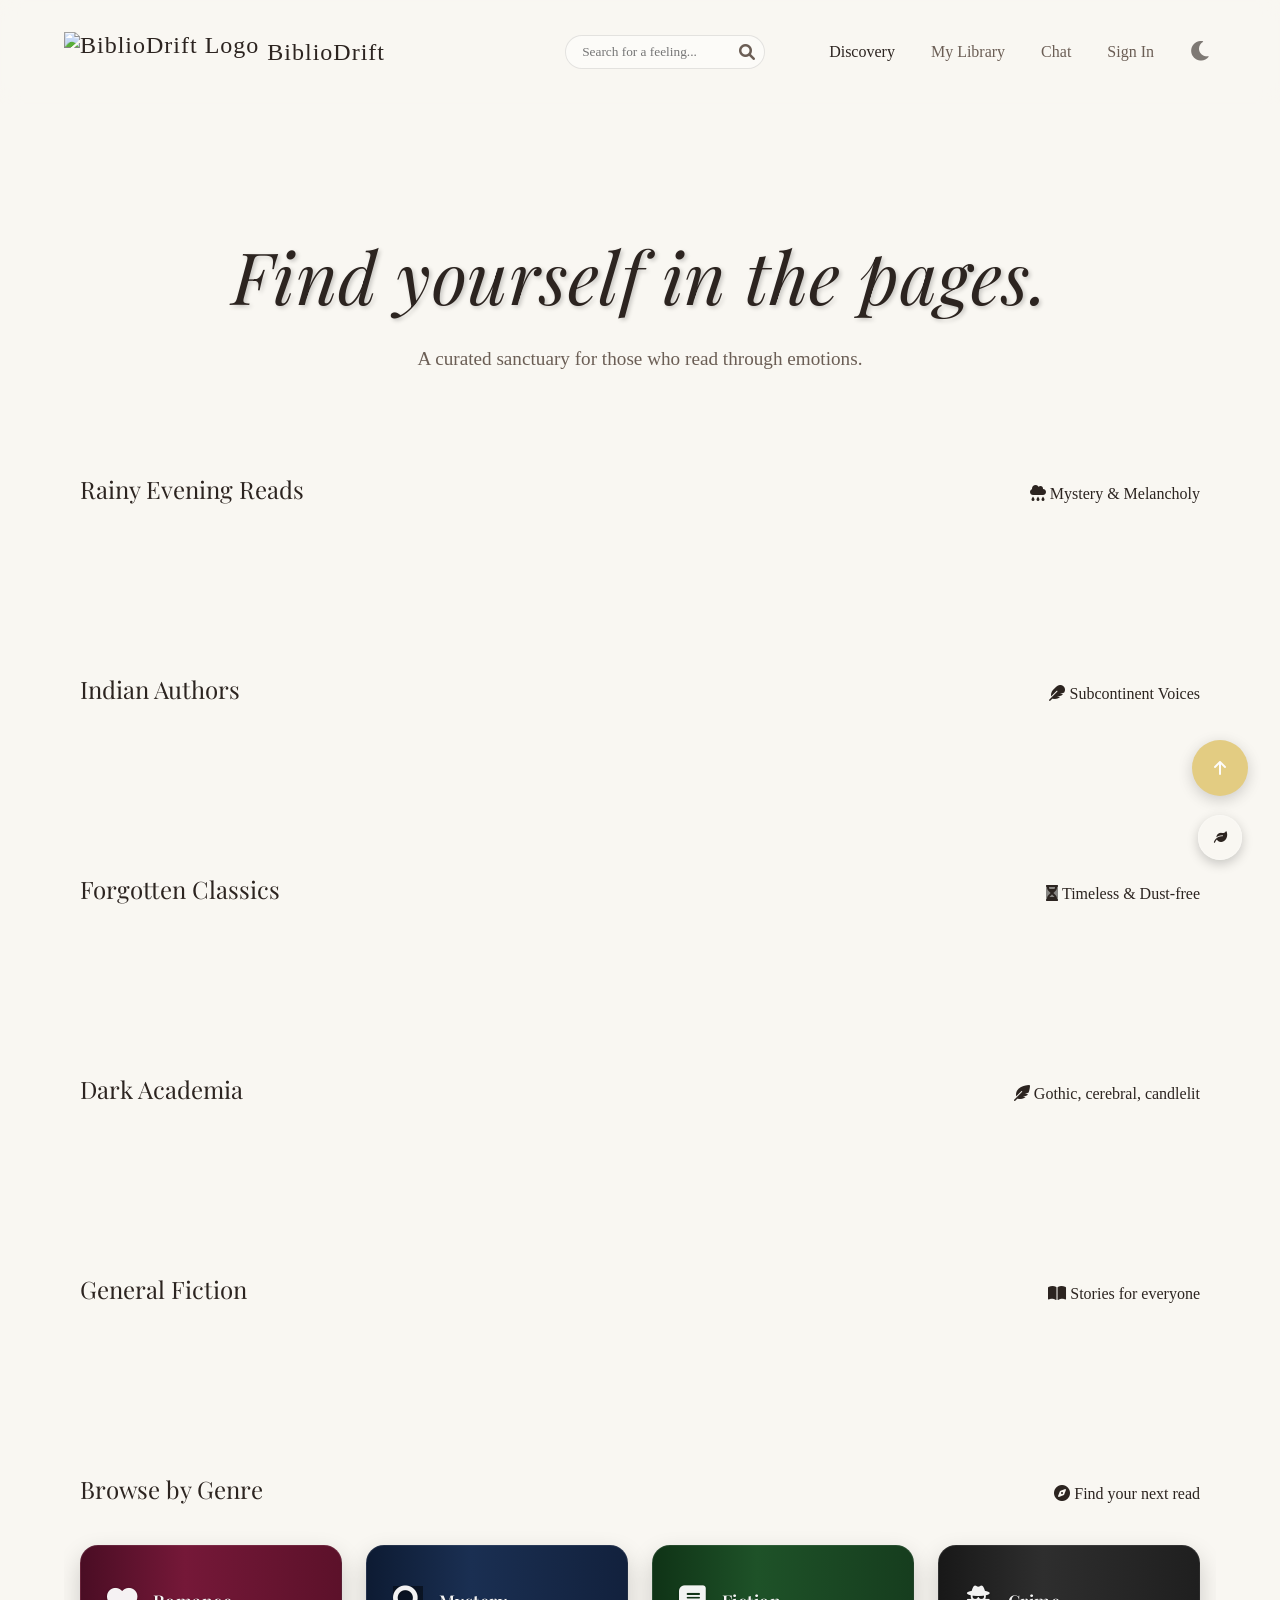
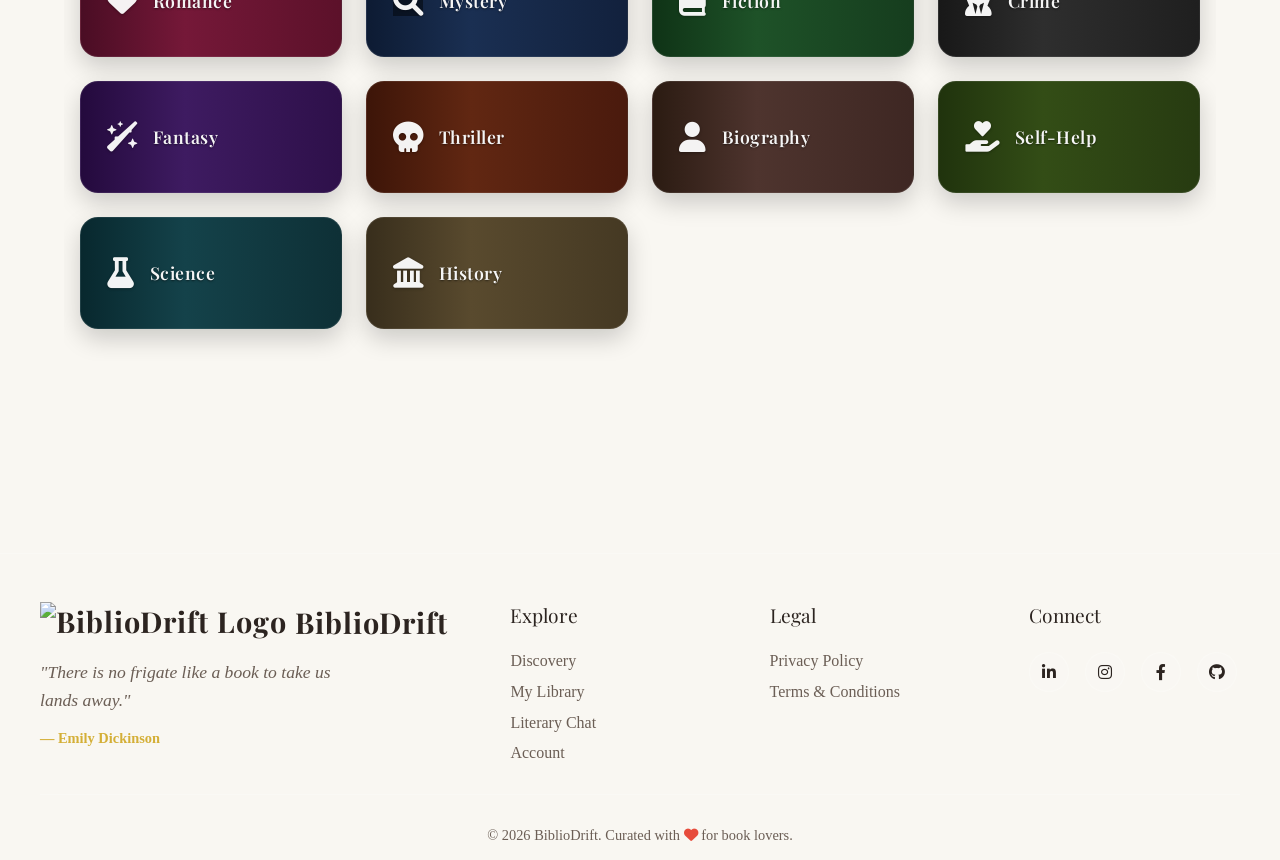
==== frontend/pages/index.html @ 8c5a6f3f "Merge branch 'main' into main" ====
<!doctype html>
<html lang="en">

<head>
  <meta charset="UTF-8" />
  <script>
    (function () {
      const theme = localStorage.getItem('bibliodrift_theme');
      if (theme === 'night') {
        document.documentElement.setAttribute('data-theme', 'night');
      }
    })();
  </script>
  <script src="https://unpkg.com/dexie/dist/dexie.js"></script>

  <script src="../js/db.js"></script>

  <script src="../js/app.js"></script>
  <script src="../js/library-3d.js"></script>
  <script src="https://unpkg.com/dexie/dist/dexie.js"></script>
  <meta name="viewport" content="width=device-width, initial-scale=1.0" />
  <!-- Added SEO meta description to improve search engine discoverability and click-through rates -->
  <meta name="description" content="BiblioDrift — Discover books by mood, track your reading journey, and get AI-powered recommendations." />
  <title>BiblioDrift | Find yourself in the pages</title>
  <link rel="stylesheet" href="../css/style.css" />
  <link rel="stylesheet" href="../css/keyboard-shortcuts.css" />
  <link rel="manifest" href="/manifest.json">
  <!-- Fonts -->
  <link rel="preconnect" href="https://fonts.googleapis.com" />
  <link rel="preconnect" href="https://fonts.gstatic.com" crossorigin />
  <link
    href="https://fonts.googleapis.com/css2?family=Playfair+Display:ital,wght@0,400;0,600;1,400&family=Georgia&display=swap"
    rel="stylesheet" />
  <link rel="stylesheet" href="https://cdnjs.cloudflare.com/ajax/libs/font-awesome/6.0.0/css/all.min.css" />

  <!-- Security: DOMPurify for XSS prevention -->
  <script src="https://cdn.jsdelivr.net/npm/dompurify@3.0.6/dist/purify.min.js"></script>
  <link rel="icon" href="../assets/images/biblioDrift_favicon.png" type="image/png">
  <!-- PWA -->
  <link rel="manifest" href="/manifest.json">
  <meta name="theme-color" content="#2c2420">
  <meta name="apple-mobile-web-app-capable" content="yes">
  <meta name="apple-mobile-web-app-status-bar-style" content="black-translucent">
  <meta name="apple-mobile-web-app-title" content="BiblioDrift">
  <link rel="apple-touch-icon" href="../assets/images/biblioDrift_favicon.png">
</head>

<body>
  <header>
    <a href="index.html" class="logo">
      <img style="height: 40px" src="../assets/images/biblioDrift_favicon.png" alt="BiblioDrift Logo"> BiblioDrift
    </a>
    <div class="header-controls">
      <div class="search-bar">
        <input type="text" id="searchInput" class="search-input" placeholder="Search for a feeling...">
        <i class="fa-solid fa-search search-icon" id="searchIcon"></i>
      </div>
      <nav class="nav-links">
        <div class="tooltip">
          <a href="index.html" class="active">Discovery</a>
          <span class="tooltip-text"><i class="fa-solid fa-wand-magic-sparkles"></i> Explore books</span>
        </div>
        <div class="tooltip">
          <a href="library.html">My Library</a>
          <span class="tooltip-text"><i class="fa-solid fa-book"></i> My Library</span>
        </div>
        <div class="tooltip">
          <a href="chat.html">Chat</a>
          <span class="tooltip-text"><i class="fa-solid fa-comments"></i> Chat</span>
        </div>
        <!-- DYNAMIC AUTH LINK -->
        <div class="tooltip">
          <a href="auth.html" id="navAuthLink">Sign In</a>
          <span class="tooltip-text" id="navAuthTooltip"><i class="fa-solid fa-key"></i> Access account</span>
        </div>
      </nav>
      <button id="themeToggle" class="btn-icon" title="Toggle Theme">
        <i class="fa-solid fa-moon"></i>
      </button>
    </div>
  </header>

  <main>
    <section class="hero">
      <h1>Find yourself in the pages.</h1>
      <p>A curated sanctuary for those who read through emotions.</p>
    </section>

    <!-- SEARCH RESULTS SECTION (Initially Hidden) -->
    <section id="search-results-section" class="curated-section" hidden>
      <div class="section-header">
        <h2 id="search-query-display">Search Results</h2>
        <span><i class="fa-solid fa-magnifying-glass"></i> Exploring your query</span>
      </div>
      <div class="curated-row" id="search-results-grid">
        <!-- Dynamically Appended Books -->
      </div>
    </section>

    <!-- Curated Sections -->
    <section class="curated-section">
      <div class="section-header">
        <h2>Rainy Evening Reads</h2>
        <span><i class="fa-solid fa-cloud-rain"></i> Mystery & Melancholy</span>
      </div>
      <div class="curated-row" id="row-rainy"></div>
    </section>

    <section class="curated-section">
      <div class="section-header">
        <h2>Indian Authors</h2>
        <span><i class="fa-solid fa-feather"></i> Subcontinent Voices</span>
      </div>
      <div class="curated-row" id="row-indian"></div>
    </section>

    <section class="curated-section">
      <div class="section-header">
        <h2>Forgotten Classics</h2>
        <span><i class="fa-solid fa-hourglass"></i> Timeless & Dust-free</span>
      </div>
      <div class="curated-row" id="row-classics"></div>
    </section>

    <section class="curated-section">
      <div class="section-header">
        <h2>Dark Academia</h2>
        <span><i class="fa-solid fa-feather-pointed"></i> Gothic, cerebral, candlelit</span>
      </div>
      <div class="curated-row" id="row-dark-academia"></div>
    </section>

    <section class="curated-section">
      <div class="section-header">
        <h2>General Fiction</h2>
        <span><i class="fa-solid fa-book-open"></i> Stories for everyone</span>
      </div>
      <div class="curated-row" id="row-fiction"></div>
    </section>

    <!-- Genre Grid Section -->
    <section class="curated-section genre-section">
      <div class="section-header">
        <h2>Browse by Genre</h2>
        <span><i class="fa-solid fa-compass"></i> Find your next read</span>
      </div>
      <div class="genre-grid" id="genre-grid">
        <div class="genre-card" data-genre="romance"><i class="fa-solid fa-heart"></i><span>Romance</span></div>
        <div class="genre-card" data-genre="mystery"><i class="fa-solid fa-magnifying-glass"></i><span>Mystery</span>
        </div>
        <div class="genre-card" data-genre="fiction"><i class="fa-solid fa-book"></i><span>Fiction</span></div>
        <div class="genre-card" data-genre="crime"><i class="fa-solid fa-user-secret"></i><span>Crime</span></div>
        <div class="genre-card" data-genre="fantasy"><i class="fa-solid fa-wand-sparkles"></i><span>Fantasy</span></div>
        <div class="genre-card" data-genre="thriller"><i class="fa-solid fa-skull"></i><span>Thriller</span></div>
        <div class="genre-card" data-genre="biography"><i class="fa-solid fa-user"></i><span>Biography</span></div>
        <div class="genre-card" data-genre="self-help"><i
            class="fa-solid fa-hand-holding-heart"></i><span>Self-Help</span></div>
        <div class="genre-card" data-genre="science"><i class="fa-solid fa-flask"></i><span>Science</span></div>
        <div class="genre-card" data-genre="history"><i class="fa-solid fa-landmark"></i><span>History</span></div>
      </div>
    </section>

    <!-- Genre Modal -->
    <dialog id="genre-modal" class="genre-modal">
      <div class="genre-modal-content">
        <div class="genre-modal-header">
          <h2 id="genre-modal-title">Genre Books</h2>
          <button class="close-genre-modal" id="close-genre-modal"><i class="fa-solid fa-xmark"></i></button>
        </div>
        <div class="genre-modal-body">
          <div class="genre-books-grid" id="genre-books-grid"></div>
        </div>
      </div>
    </dialog>

    <!-- Book Details Modal -->
    <dialog id="book-details-modal" class="glass-modal">
      <div class="modal-content">
        <button class="close-modal-btn" id="closeModalBtn"><i class="fa-solid fa-xmark"></i></button>
        <div class="modal-body">
          <div class="modal-media"><img id="modal-img" src="" alt="Book Cover" /></div>
          <div class="modal-info">
            <h2 id="modal-title">Book Title</h2>
            <p id="modal-author" class="modal-subtitle">Author Name</p>
            <div class="ai-insight-box">
              <div class="ai-header"><i class="fa-solid fa-wand-magic-sparkles"></i><span>AI Insight</span></div>
              <div id="modal-summary">
                <div class="text-skeleton skeleton"></div>
                <div class="text-skeleton skeleton" style="width: 90%"></div>
                <div class="text-skeleton skeleton" style="width: 70%"></div>
              </div>
            </div>
            <div class="modal-actions">
              <button id="modal-add-btn" class="btn-primary"><i class="fa-regular fa-heart"></i> Add to Library</button>
              <button id="modal-preview-btn" class="btn-preview"><i class="fa-solid fa-book-open"></i> Preview</button>
              <button id="modal-share-btn" class="btn-secondary modal-share-btn"><i class="fa-solid fa-share-nodes"></i>
                Share</button>
            </div>
          </div>
        </div>
      </div>
    </dialog>
  </main>


<!--The footer is being called usingt footer.js.-->
  <script src="../js/config.js"></script>
  <script src="../js/app.js"></script>
  <script src="../js/book-preview.js"></script>
  <script src="../js/footer.js"></script>
  <script src="../script/header-scroll.js"></script>


  <!-- Back to Top Button -->
  <button id="backToTop" class="btn-icon back-to-top" title="Back to Top" onclick="window.scrollTo({top: 0, behavior: 'smooth'});">
    <i class="fa-solid fa-arrow-up"></i>
  </button>

  <!-- Ambient Sanctuary UI -->
  <div class="ambient-sanctuary">
    <button id="ambientToggle" title="Ambient Sanctuary">
      <i class="fa-solid fa-leaf"></i>
    </button>
    <div id="ambientPanel" class="ambient-panel">
      <h3 style="color: var(--text-main) !important;">Ambient Sanctuary</h3>
      <div class="ambient-option">
        <span style="color: var(--text-main) !important;"><i class="fa-solid fa-cloud-rain"></i> Rainy Evening</span>
        <label class="switch">
          <input type="checkbox" id="rainToggle">
          <span class="slider"></span>
        </label>
      </div>
      <div class="ambient-option">
        <span style="color: var(--text-main) !important;"><i class="fa-solid fa-fire"></i> Cozy Fireplace</span>
        <label class="switch">
          <input type="checkbox" id="fireToggle">
          <span class="slider"></span>
        </label>
      </div>
      <div class="ambient-option">
        <span style="color: var(--text-main) !important;"><i class="fa-solid fa-water"></i> Calm Ocean Waves</span>
        <label class="switch">
          <input type="checkbox" id="oceanToggle">
          <span class="slider"></span>
        </label>
      </div>
      <div class="ambient-option">
        <span style="color: var(--text-main) !important;"><i class="fa-solid fa-bolt"></i> Stormy Rain</span>
        <label class="switch">
          <input type="checkbox" id="stormToggle">
          <span class="slider"></span>
        </label>
      </div>
      <div class="volume-control">
        <label for="ambientVolume" style="color: var(--text-main) !important;"><i class="fa-solid fa-volume-high"></i> Volume</label>
        <input type="range" id="ambientVolume" min="0" max="1" step="0.1" value="0.5" style="width: 100%;">
      </div>
    </div>
  </div>

  <script src="../js/ambient.js"></script>
  <script src="../js/security.js"></script>
  <script src="../js/pwa.js"></script>

</body>

</html>
---- frontend/css/style.css ----
:root {
    /* Day Theme (Default) */
    --bg-color: #f9f7f2;
    --header-bg: rgba(249, 247, 242, 0.8);
    --text-main: #2c2420;
    --text-muted: #6b5e55;
    --accent-gold: #d4af37;
    --wood-dark: #5d4037;
    --wood-light: #8d6e63;
    --glass-bg: rgba(255, 255, 255, 0.1);
    --glass-border: rgba(255, 255, 255, 0.2);
    --shadow-soft: 0 10px 30px rgba(0, 0, 0, 0.05);
    --input-bg: rgba(255, 255, 255, 0.5);
    --input-border: rgba(0, 0, 0, 0.1);
    --book-bg: #fff;
    --paper-color: #fffdf9;

    /* Vibe Colors */
    --vibe-mystery: #78909c;
    --vibe-romance: #ef9a9a;
    --vibe-classic: #a1887f;

    /* Dimensions */
    --book-width: 160px;
    --book-height: 240px;
    --book-thick: 40px;
}

/* Fix: WCAG AA Contrast Floor - Issue #534 */
.glass-panel,
.book-tooltip,
.book-detail-modal,
[class*="glass"] {
    background: rgba(0, 0, 0, 0.45) !important;
    backdrop-filter: blur(12px);
    -webkit-backdrop-filter: blur(12px);
}


[data-theme="night"] {
    /* Night Theme (Dark Wood) */
    --bg-color: #1e1a18;
    --header-bg: rgba(30, 26, 24, 0.85);
    --text-main: #e0d5cb;
    --text-muted: #a89a8e;
    --accent-gold: #fccb4e;
    --wood-dark: #3e2723;
    --wood-light: #5d4037;
    --glass-bg: rgba(0, 0, 0, 0.3);
    --glass-border: rgba(255, 255, 255, 0.05);
    --shadow-soft: 0 10px 40px rgba(0, 0, 0, 0.4);
    --input-bg: rgba(0, 0, 0, 0.2);
    --input-border: rgba(255, 255, 255, 0.1);
    --book-bg: #2c2420;
    --paper-color: #e0d5cb;
}

* {
    box-sizing: border-box;
    margin: 0;
    padding: 0;
}

html {
    scroll-behavior: smooth;
    transition: background-color 0.4s ease, color 0.4s ease;
}

body {
    background-color: var(--bg-color);
    color: var(--text-main);
    font-family: "Georgia", serif;
    /* Classic serif for books */
    overflow-x: hidden;
    min-height: 100vh;
    transition: background-color 0.4s ease, color 0.4s ease, border-color 0.4s ease, box-shadow 0.4s ease;
}

/* Explicit night-mode overrides — bulletproof fallback */
[data-theme="night"] body,
html[data-theme="night"],
html[data-theme="night"] body {
    background-color: #1e1a18 !important;
    color: #fff5f5 !important;
}

[data-theme="night"] header {
    background: rgba(30, 26, 24, 0.85) !important;
}

[data-theme="night"] .search-input,
[data-theme="night"] input {
    background: rgba(0, 0, 0, 0.2) !important;
    color: #e0d5cb !important;
    border-color: rgba(255, 255, 255, 0.1) !important;
}


/* Global Wooden Scrollbar Styling */
::-webkit-scrollbar {
    width: 12px;
}

::-webkit-scrollbar-track {
    background: var(--bg-color);
}

::-webkit-scrollbar-thumb {
    background: linear-gradient(180deg, var(--wood-dark), var(--wood-light));
    border-radius: 6px;
    border: 2px solid var(--bg-color);
}

::-webkit-scrollbar-thumb:hover {
    background: linear-gradient(180deg, var(--wood-light), var(--wood-dark));
    box-shadow: inset 0 0 6px rgba(0, 0, 0, 0.3);
}

h1,
h2,
h3 {
    font-weight: normal;
    font-family: "Playfair Display", serif;
    /* Elegant headings */
}

/* --- Layout --- */
header {
    padding: 2rem 4rem;
    display: flex;
    justify-content: space-between;
    align-items: center;
    position: sticky;
    top: 0;
    z-index: 100;
    background: var(--header-bg);
    backdrop-filter: blur(10px);
    transition: background-color 0.4s ease, color 0.4s ease, backdrop-filter 0.4s ease;
}

.header-controls {
    display: flex;
    align-items: center;
    gap: 2rem;
}

.search-bar {
    position: relative;
    display: flex;
    align-items: center;
}

.search-input {
    background: var(--input-bg);
    border: 1px solid var(--input-border);
    padding: 0.5rem 1rem;
    border-radius: 20px;
    font-family: "Georgia", serif;
    width: 200px;
    transition: all 0.4s ease;
    outline: none;
    color: var(--text-main);
}

.search-input:focus {
    background: var(--book-bg);
    width: 300px;
    box-shadow: var(--shadow-soft);
}

.search-icon {
    position: absolute;
    right: 10px;
    color: var(--text-muted);
    cursor: pointer;
    transition: color 0.3s ease;
}

.search-icon:hover {
    color: var(--text-main);
}

.logo {
    font-size: 1.5rem;
    letter-spacing: 1px;
    color: var(--text-main);
    text-decoration: none;
    display: flex;
    align-items: center;
    gap: 0.5rem;
}

.nav-links a {
    text-decoration: none;
    color: var(--text-muted);
    margin-left: 2rem;
    transition: color 0.3s ease;
}

.nav-links a:hover,
.nav-links a.active {
    color: var(--text-main);
}

/* === ANIMATED HOVER TOOLTIPS FOR NAVIGATION (NEW) === */
.tooltip {
    position: relative;
    display: inline-block;
}

.tooltip-text {
    position: absolute;
    left: 50%;
    bottom: calc(100% + 8px);
    transform: translateX(-50%) scale(0.95) translateY(6px);
    padding: 10px 14px;
    background: #fffaf3;
    color: #2b2b2b;
    font-size: 13px;
    font-weight: 500;
    white-space: nowrap;
    border-radius: 10px;
    box-shadow: 0 8px 20px rgba(0, 0, 0, 0.15);
    border: 1px solid rgba(0, 0, 0, 0.08);
    opacity: 0;
    visibility: hidden;
    pointer-events: none;
    transition: all 0.25s ease;
    z-index: 9999;
}

.tooltip-text::after {
    content: "";
    position: absolute;
    top: 100%;
    left: 50%;
    transform: translateX(-50%) rotate(45deg);
    width: 12px;
    height: 12px;
    background: #fffaf3;
    border-left: 1px solid rgba(0, 0, 0, 0.08);
    border-bottom: 1px solid rgba(0, 0, 0, 0.08);
}

.tooltip:hover .tooltip-text {
    opacity: 1;
    visibility: visible;
    transform: translateX(-40%) scale(1) translateY(0);
}

.tooltip-text i {
    margin-right: 5px;
    color: var(--accent-gold);
}

main {
    padding: 2rem 4rem;
    max-width: 1400px;
    margin: 0 auto;
    width: 100%;
    overflow-x: hidden;
}

/* --- Hero --- */
.hero {
    text-align: center;
    padding: 6rem 1rem;
    animation: heroFade 1s ease-out;
}

@keyframes heroFade {
    from {
        opacity: 0;
        transform: translateY(15px);
    }

    to {
        opacity: 1;
        transform: translateY(0);
    }
}


.hero h1 {
    font-size: clamp(2.5rem, 8vw, 4.5rem);
    margin-bottom: 1.5rem;
    font-style: italic;
    line-height: 1.2;
    letter-spacing: 0.5px;
    text-shadow: 2px 2px 4px rgba(0, 0, 0, 0.2);
}

.hero p {
    color: var(--text-muted);
    font-size: 1.2rem;
    line-height: 1.8;
    max-width: 55ch;
    margin: 0 auto;
}

/* --- Curated Tables (Horizontal Scroll) --- */
.curated-section {
    margin-bottom: 6rem;
    width: 100%;
    overflow-x: hidden;
}

.section-header {
    margin: 0 1rem 0.5rem 1rem;
    display: flex;
    justify-content: space-between;
    align-items: baseline;
    flex-wrap: wrap;
    gap: 1rem ;
    justify-content: space-between;
    align-items: baseline;
}

.curated-row {
    display: flex;
    gap: 3rem;
    padding: 2rem 1rem;
    overflow-x: auto;
    overflow-y: hidden;
    /* Allow horizontal scrolling on mobile */
    perspective: 1000px;
    -webkit-overflow-scrolling: touch;
    scroll-behavior: smooth;
    flex-wrap: nowrap;
}

/* --- 3D Book Component --- */
.book-scene {
    width: var(--book-width);
    height: var(--book-height);
    perspective: 1000px;
    cursor: pointer;
    flex-shrink: 0;
    min-width: var(--book-width);
}

.book {
    width: 100%;
    height: 100%;
    position: relative;
    transform-style: preserve-3d;
    /* Bouncy cozy feel */
    transform-origin: center center -20px;
    /* Pivot inside the book */
    animation: floatIn 0.8s ease-out backwards;
}

@keyframes floatIn {
    from {
        opacity: 0;
        transform: translateY(50px) scale(0.9);
    }

    to {
        opacity: 1;
        transform: translateY(0) scale(1);
    }
}

.book.flipped {
    transform: rotateY(180deg) scale(1.2) translateZ(50px);
    /* Expand and bring closer */
    z-index: 100;
}

/* Book Faces */
.book__face {
    position: absolute;
    width: 100%;
    height: 100%;
    backface-visibility: hidden;
    /* Hide back when front is clear */
    border-radius: 4px 8px 8px 4px;
    box-shadow: 5px 5px 15px rgba(0, 0, 0, 0.15);
}

.book__face--front {
    background: var(--book-bg);
    transform: rotateY(0deg);
    z-index: 2;
}

.book__face--front img {
    width: 100%;
    height: 100%;
    object-fit: cover;
    border-radius: 4px 8px 8px 4px;
}

.book__face--back {
    transform: rotateY(180deg);
    background: var(--paper-color);
    /* Paper color */
    padding: 1.5rem;
    display: flex;
    flex-direction: column;
    justify-content: space-between;
    border: 1px solid var(--glass-border);
    z-index: 1;
    color: #2c2420;
    /* Keep text dark for paper feel even in night mode */
}

/* The Spine */
.book__face--spine {
    position: absolute;
    width: var(--book-thick);
    height: 100%;
    left: 0;
    top: 0;
    transform: rotateY(-90deg) translateZ(calc(var(--book-thick) / 2));
}

/* Improved 3D Box Model */
/* Re-defining .book for proper thickness volume */
.book {
    transform-origin: center center -20px;
    /* Pivot inside the book */
}

.book__face--front {
    transform: translateZ(20px);
}

.book__face--back {
    transform: rotateY(180deg) translateZ(20px);
}

.book__face--spine {
    width: 40px;
    height: 100%;
    background: #333;
    /* Default spine color */
    transform: rotateY(-90deg) translateZ(20px);
    /* Adjust positioning to be flush left of front face */
    left: -20px;
    /* Half thickness */
}

.book__face--right {
    /* Pages */
    width: 40px;
    height: 100%;
    background: linear-gradient(to right, #fff, #f0f0f0 20%, #fff 40%);
    transform: rotateY(90deg) translateZ(140px);
    /* Width - half thickness */
    left: auto;
    right: -20px;
}

/* Hover Effect: Pull out */
.book-scene:hover .book:not(.flipped) {
    transform: translateZ(30px) translateY(-10px) rotateY(-10deg);
}

/* Glassmorphism Overlay (Quick view) */
.glass-overlay {
    position: absolute;
    bottom: 10px;
    left: 10px;
    right: 10px;
    background: rgba(255, 255, 255, 0.7);
    backdrop-filter: blur(8px);
    padding: 0.5rem;
    border-radius: 6px;
    opacity: 0;
    transform: translateY(10px);
    transition: all 0.3s ease;
    pointer-events: none;
    /* Let clicks pass to book */
}

.book-scene:hover .glass-overlay {
    opacity: 1;
    transform: translateY(0);
}

/* Back of book content */
.handwritten-note {
    font-family: "Courier New", Courier, monospace;
    /* Placeholder for handwriting font */
    color: var(--text-muted);
    font-size: 0.9rem;
    line-height: 1.4;
    background: #fffdc2;
    padding: 10px;
    transform: rotate(-2deg);
    box-shadow: 2px 2px 5px rgba(0, 0, 0, 0.1);
    margin-bottom: 1rem;
}

/* Read details Button */
.read-details-btn {
    background-color: #3e2723; 
    color: #fffdf9;
    border: 1px solid var(--accent-gold);
    padding: 6px 16px; 
    border-radius: 6px;
    font-family: 'Playfair Display', 'Georgia', serif;
    font-size: 0.82rem;
    cursor: pointer;
    display: flex;
    align-items: center;
    justify-content: center;
    gap: 6px; 
    margin: 8px auto 14px auto;
    width: 96%; 
    box-shadow: 0 3px 6px rgba(0, 0, 0, 0.15);
    transition: background-color 0.2s ease-in-out;
    white-space: nowrap; 
}

.read-details-btn:hover {
    background-color: #5d4037;
}

.book__face--back .book-actions {
    justify-content: space-around;
    padding: 0 10px;
    width: 100%;
    margin-bottom: -6px;
}

.book-actions {
    display: flex;
    gap: 0.35rem;
    justify-content: center;
    align-items: center;
    width: 100%;
}

.btn-icon {
    border: none;
    background: none;
    cursor: pointer;
    font-size: 1rem;
    padding: 0.15rem 0.25rem;
    opacity: 0.6;
    transition: opacity 0.2s, transform 0.12s;
}

.btn-icon:hover {
    opacity: 1;
    transform: scale(1.08);
}

/* --- Virtual Shelves --- */
.shelves-container {
    width: 100%;
    overflow-x: hidden;
    display: flex;
    flex-direction: column;
    gap: 4rem;
    padding: 2rem 0;
}

.shelf-row {
    position: relative;
    padding: 0 2rem 1.5rem 2rem;
    /* Realistic Wood Texture Gradient */
    background:
        repeating-linear-gradient(90deg,
            transparent 0,
            transparent 4px,
            rgba(0, 0, 0, 0.02) 5px,
            transparent 10px),
        linear-gradient(to bottom, #5d4037 0%, #3e2723 100%);
    border-bottom: 25px solid #281a15;
    /* Thicker front lip */
    border-radius: 4px;
    box-shadow:
        0 20px 20px -10px rgba(0, 0, 0, 0.3),
        inset 0 2px 20px rgba(0, 0, 0, 0.2);
    display: flex;
    align-items: flex-end;
    gap: 1.5rem;
    /* More spacing for expanded books */
    min-height: 280px;
    flex-wrap: nowrap;
    overflow-x: auto;
    -webkit-overflow-scrolling: touch;
}

.shelf-row::after {
    /* Depth shadow on wall behind books */
    content: "";
    position: absolute;
    bottom: 25px;
    /* Above bottom lip */
    left: 0;
    right: 0;
    height: 100%;
    z-index: -1;
    background: linear-gradient(to bottom,
            rgba(0, 0, 0, 0.1),
            rgba(0, 0, 0, 0.4));
    pointer-events: none;
}

.shelf-label {
    position: absolute;
    top: -20px;
    left: 0;
    font-size: 1.2rem;
    color: var(--wood-light);
    font-style: italic;
}

/* --- Mood Analysis Styles --- */

/* Mood Tags on Book Covers */
.mood-tags {
    position: absolute;
    top: 5px;
    left: 5px;
    display: flex;
    flex-direction: column;
    gap: 2px;
}

.mood-tag {
    background: rgba(0, 0, 0, 0.7);
    color: white;
    padding: 2px 6px;
    border-radius: 10px;
    font-size: 0.7rem;
    font-weight: bold;
    text-transform: capitalize;
}

/* Mood-specific colors */
.mood-cozy {
    background: #8d6e63 !important;
}

.mood-dark {
    background: #424242 !important;
}

.mood-mysterious {
    background: #5e35b1 !important;
}

.mood-romantic {
    background: #e91e63 !important;
}

.mood-adventurous {
    background: #ff5722 !important;
}

.mood-melancholy {
    background: #607d8b !important;
}

.mood-uplifting {
    background: #4caf50 !important;
}

.mood-intense {
    background: #f44336 !important;
}

.mood-whimsical {
    background: #9c27b0 !important;
}

.mood-thought-provoking {
    background: #795548 !important;
}

/* Glass overlay mood tags */
.glass-mood-tags {
    margin-top: 0.5rem;
    display: flex;
    gap: 0.25rem;
    flex-wrap: wrap;
}

.glass-mood-tag {
    background: rgba(255, 255, 255, 0.3);
    padding: 1px 4px;
    border-radius: 8px;
    font-size: 0.6rem;
    text-transform: capitalize;
}

/* Back of book mood analysis */
.mood-analysis {
    margin-top: 1rem;
    padding-top: 0.5rem;
    border-top: 1px solid rgba(0, 0, 0, 0.1);
}

.mood-tags-back {
    display: flex;
    gap: 0.25rem;
    flex-wrap: wrap;
    margin-top: 0.25rem;
}

.mood-tag-small {
    background: var(--accent-gold);
    color: white;
    padding: 1px 4px;
    border-radius: 6px;
    font-size: 0.6rem;
    text-transform: capitalize;
}

/* Mood Analysis Modal */
.mood-modal {
    position: fixed;
    top: 0;
    left: 0;
    width: 100%;
    height: 100%;
    background: rgba(0, 0, 0, 0.7);
    display: flex;
    justify-content: center;
    align-items: center;
    z-index: 1000;
    backdrop-filter: blur(5px);
}

.mood-modal-content {
    background: var(--book-bg);
    border-radius: 12px;
    max-width: 500px;
    width: 90%;
    max-height: 80vh;
    overflow-y: auto;
    box-shadow: var(--shadow-soft);
    border: 1px solid var(--glass-border);
    display: flex;
    flex-direction: column;
}

.mood-modal-header {
    padding: 1.5rem;
    border-bottom: 1px solid var(--glass-border);
    display: flex;
    justify-content: space-between;
    align-items: center;
}

.mood-modal-header h3 {
    margin: 0;
    color: var(--text-main);
}

.close-modal {
    background: none;
    border: none;
    font-size: 1.5rem;
    cursor: pointer;
    color: var(--text-muted);
    padding: 0;
    width: 30px;
    height: 30px;
    display: flex;
    align-items: center;
    justify-content: center;
}

.close-modal:hover {
    color: var(--text-main);
}

.mood-modal-body {
    padding: 1.5rem;
}

.mood-section {
    margin-bottom: 1.5rem;
}

.mood-section h4 {
    margin: 0 0 0.5rem 0;
    color: var(--text-main);
    font-size: 1rem;
}

/* Sentiment Bar */
.sentiment-bar {
    width: 100%;
    height: 8px;
    background: #e0e0e0;
    border-radius: 4px;
    overflow: hidden;
    margin: 0.5rem 0;
}

.sentiment-fill {
    height: 100%;
    background: linear-gradient(to right, #f44336, #ff9800, #4caf50);
    transition: width 0.3s ease;
}

/* Large mood tags in modal */
.mood-tags-large {
    display: flex;
    gap: 0.5rem;
    flex-wrap: wrap;
}

.mood-tag-large {
    padding: 0.5rem 1rem;
    border-radius: 20px;
    font-size: 0.9rem;
    font-weight: bold;
    color: white;
    text-transform: capitalize;
}

/* Vibe quote styling */
.vibe-quote {
    background: var(--paper-color);
    padding: 1rem;
    border-radius: 8px;
    font-style: italic;
    color: #2c2420;
    border-left: 4px solid var(--accent-gold);
    margin: 0.5rem 0;
}

/* Mood button in book actions */
.mood-btn {
    color: var(--accent-gold) !important;
}

.mood-btn:hover {
    color: var(--wood-dark) !important;
    transform: scale(1.1);
}

/* Responsive mood modal */
@media (max-width: 768px) {
    .mood-modal-content {
        width: 95%;
        margin: 1rem;
    }

    .mood-tags-large {
        flex-direction: column;
    }

    .mood-tag-large {
        text-align: center;
    }
}

/* Utilities */
.hidden {
    display: none !important;
}

/* --- Constellation View --- */
.constellation-container {
    width: 100%;
    min-height: 600px;
    margin-top: 2rem;
    position: relative;
    border-radius: 12px;
    overflow: hidden;
    animation: fadeIn 0.5s ease;
}

.view-toggles {
    margin-top: 1.5rem;
    display: flex;
    justify-content: center;
    gap: 1rem;
    width: 100%;
}

.view-toggles button {
    cursor: pointer;
    transition: all 0.3s ease;
}


.view-toggles .active-view {
    box-shadow: 0 4px 15px rgba(0, 0, 0, 0.2);
    transform: scale(1.05);
}

.fade-in {
    animation: fadeIn 1s ease;
}

@keyframes fadeIn {
    from {
        opacity: 0;
        transform: translateY(10px);
    }

    to {
        opacity: 1;
        transform: translateY(0);
    }
}

/* Theme Toggle Button Enhancement */
#themeToggle {
    font-size: 1.4rem;
    color: var(--text-main);
    cursor: pointer;
    transition:
        transform 0.3s ease,
        color 0.3s ease;
}

#themeToggle:hover {
    transform: rotate(15deg) scale(1.1);
    color: var(--accent-gold);
}


.footer {
    min-height: 120px;
    width: 100%;
    background-color: #222;
    display: flex;
    flex-direction: column;
    justify-content: center;
    align-items: center;
    gap: 1.2rem;
    padding: 2rem 0;
    margin-top: 4rem;
}

.social_icons {
    display: flex;
    gap: 2rem;
    z-index: 999;
}

.social_icons a {
    color: var(--accent-gold);
    font-size: 2rem;
    transition:
        transform 0.3s ease,
        color 0.3s ease;
    text-decoration: none;
}

.social_icons a:hover {
    color: white;
    transform: translateY(-5px);
}

.reading-progress {
    margin-top: 0.75rem;
    opacity: 0.85;
}

.progress-slider {
    width: 100%;
    accent-color: var(--accent-gold);
}

.reading-progress small {
    font-size: 0.7rem;
    opacity: 0.7;
}

/* --- Glass Modal --- */
.glass-modal {
    margin: auto;
    width: 90%;
    max-width: 900px;
    background: transparent;
    border: none;
    padding: 0;
    overflow: visible;
    max-height: 95vh;
}

.glass-modal::backdrop {
    background: rgba(0, 0, 0, 0.4);
    backdrop-filter: blur(5px);
}

.modal-content {
    background: rgba(255, 255, 255, 0.65);
    backdrop-filter: blur(20px);
    -webkit-backdrop-filter: blur(20px);
    border: 1px solid var(--glass-border);
    border-radius: 20px;
    box-shadow: 0 25px 50px -12px rgba(0, 0, 0, 0.25);
    padding: 2.5rem;
    position: relative;
    overflow: hidden;
    overflow-y: auto;
    animation: modalIn 0.4s cubic-bezier(0.175, 0.885, 0.32, 1.275);
    max-height: 90vh;
}

[data-theme="night"] .modal-content {
    background: rgba(30, 26, 24, 0.8);
    border: 1px solid rgba(255, 255, 255, 0.1);
}

@keyframes modalIn {
    from {
        opacity: 0;
        transform: scale(0.9) translateY(20px);
    }

    to {
        opacity: 1;
        transform: scale(1) translateY(0);
    }
}

.close-modal-btn {
    position: absolute;
    top: 1.5rem;
    right: 1.5rem;
    background: var(--glass-bg);
    border: none;
    width: 2.5rem;
    height: 2.5rem;
    border-radius: 50%;
    cursor: pointer;
    font-size: 1.2rem;
    color: var(--text-muted);
    transition: all 0.2s;
    display: flex;
    justify-content: center;
    align-items: center;
    z-index: 10;
}

.close-modal-btn:hover {
    background: var(--accent-gold);
    color: #fff;
    transform: rotate(90deg);
}

.modal-body {
    display: grid;
    grid-template-columns: 300px 1fr;
    gap: 3rem;
}

.modal-media {
    display: flex;
    justify-content: center;
    align-items: center;
}

.modal-media img {
    width: 100%;
    height: auto;
    border-radius: 12px;
    box-shadow: 10px 10px 30px rgba(0, 0, 0, 0.2);
    transform: rotate(-3deg);
    transition: transform 0.3s;
}

.modal-media img:hover {
    transform: rotate(0) scale(1.02);
}

.modal-info {
    display: flex;
    flex-direction: column;
    gap: 1.5rem;
}

.modal-info h2 {
    font-size: 2.5rem;
    line-height: 1.2;
    margin-bottom: 0;
}

.modal-subtitle {
    font-size: 1.2rem;
    color: var(--text-muted);
    font-style: italic;
    margin-top: -1rem;
}

/* AI Insight Box */
.ai-insight-box {
    background: #fdfaf5;
    border: 1px solid rgba(212, 175, 55, 0.2);
    border-left: 4px solid var(--accent-gold);
    padding: 1.2rem 1.5rem;
    border-radius: 12px;
    margin-top: 1.5rem;
    box-shadow: 0 2px 8px rgba(0,0,0,0.03);
}

#modal-ai-note {
    font-family: "Georgia", serif;
    font-style: italic;
    color: #4a3f35 !important; /* Dark brown for high contrast */
    line-height: 1.6;
    font-size: 1.05rem;
    display: block;
}

[data-theme="night"] .ai-insight-box {
    background: linear-gradient(135deg,
            rgba(255, 255, 255, 0.05),
            rgba(0, 0, 0, 0.2));
}

.ai-insight-box::before {
    content: "";
    position: absolute;
    top: 0;
    left: 0;
    right: 0;
    height: 2px;
    background: linear-gradient(90deg,
            transparent,
            var(--accent-gold),
            transparent);
    opacity: 0.5;
}

.ai-header {
    display: flex;
    align-items: center;
    gap: 0.8rem;
    font-family: "Courier New", monospace;
    /* Tech feel */
    font-weight: bold;
    color: var(--accent-gold);
    margin-bottom: 1rem;
    text-transform: uppercase;
    letter-spacing: 1px;
    font-size: 0.9rem;
}

#modal-summary {
    line-height: 1.6;
    color: var(--text-main);
}

.modal-actions {
    margin-top: auto;
    display: flex;
    gap: 1rem;
}



/* Responsive Modal */
@media (max-width: 768px) {
    .modal-body {
        grid-template-columns: 1fr;
    }

    .modal-media img {
        max-width: 200px;
        transform: rotate(0);
    }

    .modal-content {
        padding: 1.5rem;
    }

    .modal-info h2 {
        font-size: 1.8rem;
    }

    .ai-insight-box {
        padding: 1rem 1.2rem;
    }

    #modal-ai-note {
        font-size: 0.95rem;
    }

    .modal-actions {
        flex-direction: column;
        width: 100%;
    }

    .btn-primary,
    .btn-secondary,
    .btn-preview {
        width: 100%;
    }
}

/* ===== CHAT INTERFACE STYLES ===== */

.chat-container {
    max-width: 900px;
    margin: 0 auto;
    height: calc(100vh - 80px);
    display: flex;
    flex-direction: column;
    background: var(--glass-bg);
    backdrop-filter: blur(20px);
    border: 1px solid var(--glass-border);
    border-radius: 20px;
    overflow: hidden;
    box-shadow: var(--shadow-soft);
}

.chat-header {
    padding: 20px 25px;
    background: var(--glass-bg);
    border-bottom: 1px solid var(--glass-border);
    display: flex;
    justify-content: space-between;
    align-items: center;
}

.bookseller-info {
    display: flex;
    align-items: center;
    gap: 15px;
}

.bookseller-avatar {
    width: 50px;
    height: 50px;
    background: var(--accent-gold);
    border-radius: 50%;
    display: flex;
    align-items: center;
    justify-content: center;
    color: var(--wood-dark);
    font-size: 20px;
    box-shadow: 0 4px 15px rgba(212, 175, 55, 0.3);
}

.bookseller-details h2 {
    font-family: 'Playfair Display', serif;
    color: var(--text-main);
    font-size: 1.4rem;
    margin-bottom: 4px;
}

.status {
    display: flex;
    align-items: center;
    gap: 8px;
    color: var(--text-muted);
    font-size: 0.9rem;
}

.status-dot {
    width: 8px;
    height: 8px;
    background: #4caf50;
    border-radius: 50%;
    animation: pulse 2s infinite;
}

@keyframes pulse {

    0%,
    100% {
        opacity: 1;
    }

    50% {
        opacity: 0.5;
    }
}

.chat-actions {
    display: flex;
    gap: 10px;
}

.action-btn {
    width: 40px;
    height: 40px;
    background: var(--glass-bg);
    border: 1px solid var(--glass-border);
    border-radius: 10px;
    color: var(--text-muted);
    cursor: pointer;
    transition: all 0.3s ease;
    display: flex;
    align-items: center;
    justify-content: center;
}

.action-btn:hover {
    background: var(--accent-gold);
    color: var(--wood-dark);
    transform: translateY(-2px);
}

.chat-messages {
    flex: 1;
    overflow-y: auto;
    padding: 20px 25px;
    display: flex;
    flex-direction: column;
    gap: 20px;
}

.message {
    display: flex;
    gap: 12px;
    max-width: 80%;
}

.message.user-message {
    align-self: flex-end;
    flex-direction: row-reverse;
}

.message-avatar {
    width: 35px;
    height: 35px;
    border-radius: 50%;
    display: flex;
    align-items: center;
    justify-content: center;
    font-size: 14px;
    flex-shrink: 0;
}

.bookseller-message .message-avatar {
    background: var(--accent-gold);
    color: var(--wood-dark);
}

.user-message .message-avatar {
    background: var(--wood-light);
    color: var(--paper-color);
}

.message-content {
    flex: 1;
}

.message-bubble {
    background: var(--glass-bg);
    border: 1px solid var(--glass-border);
    border-radius: 18px;
    padding: 15px 18px;
    backdrop-filter: blur(10px);
    box-shadow: 0 4px 15px rgba(0, 0, 0, 0.1);
}

.user-message .message-bubble {
    background: var(--accent-gold);
    color: var(--wood-dark);
    border-color: var(--accent-gold);
}

.message-bubble p {
    margin-bottom: 8px;
    line-height: 1.5;
    color: var(--text-main);
}

.user-message .message-bubble p {
    color: var(--wood-dark);
}

.message-bubble p:last-child {
    margin-bottom: 0;
}

.message-time {
    font-size: 0.75rem;
    color: var(--text-muted);
    margin-top: 5px;
    text-align: left;
}

.user-message .message-time {
    text-align: right;
}

.quick-suggestions {
    padding: 15px 25px;
    border-top: 1px solid var(--glass-border);
    background: var(--glass-bg);
}

.suggestions-header {
    font-size: 0.9rem;
    color: var(--text-muted);
    margin-bottom: 12px;
}

.suggestions-list {
    display: flex;
    gap: 10px;
    flex-wrap: wrap;
}

.suggestion-btn {
    background: var(--glass-bg);
    border: 1px solid var(--glass-border);
    border-radius: 20px;
    padding: 8px 15px;
    color: var(--text-main);
    cursor: pointer;
    transition: all 0.3s ease;
    font-size: 0.85rem;
    display: flex;
    align-items: center;
    gap: 6px;
    backdrop-filter: blur(10px);
}

.suggestion-btn:hover {
    background: var(--accent-gold);
    color: var(--wood-dark);
    transform: translateY(-2px);
    box-shadow: 0 4px 15px rgba(212, 175, 55, 0.3);
}

.chat-input-container {
    padding: 20px 25px;
    border-top: 1px solid var(--glass-border);
    background: var(--glass-bg);
}

.chat-input-wrapper {
    display: flex;
    gap: 12px;
    align-items: flex-end;
    background: var(--input-bg);
    border: 1px solid var(--input-border);
    border-radius: 20px;
    padding: 12px 15px;
    backdrop-filter: blur(10px);
}

#chatInput {
    flex: 1;
    background: transparent;
    border: none;
    outline: none;
    color: var(--text-main);
    font-size: 1rem;
    line-height: 1.4;
    resize: none;
    min-height: 24px;
    max-height: 120px;
    font-family: inherit;
}

#chatInput::placeholder {
    color: var(--text-muted);
}

.send-btn {
    width: 40px;
    height: 40px;
    background: var(--accent-gold);
    border: none;
    border-radius: 50%;
    color: var(--wood-dark);
    cursor: pointer;
    transition: all 0.3s ease;
    display: flex;
    align-items: center;
    justify-content: center;
    flex-shrink: 0;
}

.send-btn:hover {
    transform: scale(1.1);
    box-shadow: 0 4px 15px rgba(212, 175, 55, 0.4);
}

.send-btn:disabled {
    opacity: 0.5;
    cursor: not-allowed;
    transform: none;
}

.input-hint {
    margin-top: 8px;
    font-size: 0.8rem;
    color: var(--text-muted);
    display: flex;
    align-items: center;
    gap: 6px;
}

/* Book Recommendations in Chat */
.book-recommendation {
    margin: 15px 0;
    padding: 15px;
    background: var(--glass-bg);
    border: 1px solid var(--glass-border);
    border-radius: 12px;
    backdrop-filter: blur(10px);
}

.book-rec-header {
    display: flex;
    justify-content: space-between;
    align-items: center;
    margin-bottom: 12px;
}

.book-rec-title {
    font-weight: 600;
    color: var(--text-main);
    font-size: 0.95rem;
}

.book-rec-count {
    font-size: 0.8rem;
    color: var(--text-muted);
    background: var(--glass-bg);
    padding: 4px 8px;
    border-radius: 10px;
}

.book-rec-grid {
    display: grid;
    grid-template-columns: repeat(auto-fill, minmax(120px, 1fr));
    gap: 12px;
}

.book-rec-item {
    background: var(--glass-bg);
    border: 1px solid var(--glass-border);
    border-radius: 8px;
    padding: 10px;
    text-align: center;
    cursor: pointer;
    transition: all 0.3s ease;
    backdrop-filter: blur(5px);
}

.book-rec-item:hover {
    transform: translateY(-3px);
    box-shadow: 0 6px 20px rgba(0, 0, 0, 0.15);
    border-color: var(--accent-gold);
}

.book-rec-cover {
    width: 60px;
    height: 90px;
    background: var(--book-bg);
    border-radius: 4px;
    margin: 0 auto 8px;
    display: flex;
    align-items: center;
    justify-content: center;
    overflow: hidden;
    box-shadow: 0 2px 8px rgba(0, 0, 0, 0.1);
    flex-shrink: 0;
}

.book-rec-cover img {
    width: 100%;
    height: 100%;
    object-fit: cover;
}

.book-rec-cover i {
    font-size: 24px;
    color: var(--text-muted);
}

.book-rec-info h4 {
    font-size: 0.8rem;
    color: var(--text-main);
    margin-bottom: 4px;
    line-height: 1.2;
    display: -webkit-box;
    -webkit-line-clamp: 2;
    line-clamp: 2;
    -webkit-box-orient: vertical;
    overflow: hidden;
}

.book-rec-info p {
    font-size: 0.7rem;
    color: var(--text-muted);
    display: -webkit-box;
    -webkit-line-clamp: 1;
    line-clamp: 1;
    -webkit-box-orient: vertical;
    overflow: hidden;
}

/* Emotion Tags & Mood Filtering */
.emotion-tags-container {
    display: flex;
    flex-wrap: wrap;
    gap: 8px;
    margin: 12px 0;
}

.emotion-tag {
    background: var(--glass-bg);
    border: 1px solid var(--glass-border);
    border-radius: 16px;
    padding: 4px 12px;
    font-size: 0.75rem;
    color: var(--text-main);
    cursor: pointer;
    transition: all 0.2s ease;
    display: flex;
    align-items: center;
    gap: 6px;
}

.emotion-tag:hover {
    background: rgba(255, 255, 255, 0.1);
    border-color: var(--accent-gold);
}

.emotion-tag.active {
    background: var(--accent-gold);
    color: #000;
    border-color: var(--accent-gold);
}

.mood-selector-modal {
    margin-top: 16px;
    padding: 16px;
    background: rgba(0, 0, 0, 0.2);
    border-radius: 12px;
    border: 1px solid var(--glass-border);
}

.mood-selector-title {
    font-family: 'Playfair Display', serif;
    font-size: 1rem;
    margin-bottom: 12px;
    color: var(--accent-gold);
}

.mood-grid {
    display: grid;
    grid-template-columns: repeat(auto-fill, minmax(100px, 1fr));
    gap: 10px;
}

.mood-item {
    padding: 8px;
    border-radius: 8px;
    background: var(--glass-bg);
    border: 1px solid var(--glass-border);
    text-align: center;
    cursor: pointer;
    transition: transform 0.2s;
}

.mood-item:hover {
    transform: scale(1.05);
    border-color: var(--accent-gold);
}

.mood-item i {
    display: block;
    font-size: 1.2rem;
    margin-bottom: 4px;
}

.mood-item span {
    font-size: 0.7rem;
    text-transform: uppercase;
    letter-spacing: 0.5px;
}

/* Typing Indicator */
.typing-indicator {
    display: flex;
    align-items: center;
    gap: 12px;
    max-width: 80%;
}

.typing-indicator .message-avatar {
    width: 35px;
    height: 35px;
    background: var(--accent-gold);
    color: var(--wood-dark);
    border-radius: 50%;
    display: flex;
    align-items: center;
    justify-content: center;
    font-size: 14px;
}

.typing-bubble {
    background: var(--glass-bg);
    border: 1px solid var(--glass-border);
    border-radius: 18px;
    padding: 15px 18px;
    backdrop-filter: blur(10px);
    display: flex;
    align-items: center;
    gap: 4px;
}

.typing-dot {
    width: 8px;
    height: 8px;
    background: var(--text-muted);
    border-radius: 50%;
    animation: typing 1.4s infinite ease-in-out;
}

.typing-dot:nth-child(2) {
    animation-delay: 0.2s;
}

.typing-dot:nth-child(3) {
    animation-delay: 0.4s;
}

@keyframes typing {

    0%,
    60%,
    100% {
        transform: translateY(0);
        opacity: 0.4;
    }

    30% {
        transform: translateY(-10px);
        opacity: 1;
    }
}

/* Responsive Design */
@media (max-width: 768px) {
    .chat-container {
        height: calc(100vh - 60px);
        border-radius: 0;
        margin: 0;
    }

    .chat-header {
        padding: 15px 20px;
    }

    .bookseller-details h2 {
        font-size: 1.2rem;
    }

    .chat-messages {
        padding: 15px 20px;
    }

    .message {
        max-width: 90%;
    }

    .suggestions-list {
        flex-direction: column;
    }

    .suggestion-btn {
        justify-content: center;
    }

    .book-rec-grid {
        grid-template-columns: repeat(auto-fill, minmax(100px, 1fr));
        gap: 8px;
    }
}

@media (max-width: 480px) {
    .chat-header {
        padding: 12px 15px;
    }

    .bookseller-avatar {
        width: 40px;
        height: 40px;
        font-size: 16px;
    }

    .bookseller-details h2 {
        font-size: 1.1rem;
    }

    .chat-messages {
        padding: 12px 15px;
    }

    .chat-input-container {
        padding: 15px;
    }

    .book-rec-grid {
        grid-template-columns: repeat(2, 1fr);
    }
}

/* ===== GENRE SECTION STYLES ===== */
.genre-grid {
    display: grid;
    grid-template-columns: repeat(4, 1fr);
    gap: 1.5rem;
    padding: 2rem 1rem;
    width: 100%;
    max-width: 100%;
    overflow-x: hidden;
}


/* Genre Card - Vintage Book Spine Look */
/* Genre Card - Compact Vintage Rectangular Look */
.genre-card {
    display: flex;
    flex-direction: row;
    /* Horizontal layout */
    align-items: center;
    justify-content: flex-start;
    gap: 1rem;
    padding: 1.35rem 1.6rem;
    cursor: pointer;
    transition: all 0.3s cubic-bezier(0.23, 1, 0.32, 1);

    /* Rectangular Shape */
    border-radius: 18px;
    box-shadow: 0 10px 24px rgba(0, 0, 0, 0.18);

    min-height: 112px;
    position: relative;
    overflow: hidden;
    border: 1px solid rgba(255, 255, 255, 0.08);
    backdrop-filter: blur(10px);
}

/* Remove gold lines for cleaner small look */
.genre-card::before,
.genre-card::after {
    display: none;
}

.genre-card i {
    font-size: 1.9rem;
    margin-bottom: 0;
    margin-right: 0;
    color: rgba(255, 255, 255, 0.95);
    /* Bright White/Gold */
    text-shadow: 0 1px 3px rgba(0, 0, 0, 0.3);
    transition: transform 0.3s ease;
    flex-shrink: 0;
}

.genre-card span {
    font-family: 'Playfair Display', serif;
    font-size: 1.1rem;
    font-weight: 600;
    color: #f5f5f5;
    text-transform: capitalize;
    /* Easier to read */
    letter-spacing: 0.5px;
    text-shadow: 0 1px 2px rgba(0, 0, 0, 0.5);
    text-align: left;
    writing-mode: horizontal-tb;
    /* Horizontal Text */
    transform: none;
    line-height: 1.2;
}

.genre-card:hover {
    transform: translateY(-6px);
    box-shadow: 0 16px 30px rgba(0, 0, 0, 0.28);
    z-index: 10;
}

.genre-card:hover i {
    transform: scale(1.1);
    color: #fff;
}

/* Genre Card Colors - Vintage Leather Palette (Deep & Dark) */

/* Romance: Deep Burgundy (Vintage Red) */
.genre-card[data-genre="romance"] {
    background: linear-gradient(90deg, #4a0d24 0%, #751838 40%, #5c112a 100%);
}

/* Mystery: Midnight Navy */
.genre-card[data-genre="mystery"] {
    background: linear-gradient(90deg, #0d1b33 0%, #1a2f52 40%, #12213d 100%);
}

/* Fiction: Classic Dark Green */
.genre-card[data-genre="fiction"] {
    background: linear-gradient(90deg, #0f3316 0%, #1e5228 40%, #163d1e 100%);
}

/* Crime: Charcoal Black */
.genre-card[data-genre="crime"] {
    background: linear-gradient(90deg, #181818 0%, #2e2e2e 40%, #1f1f1f 100%);
}

/* Fantasy: Deep Royal Purple */
.genre-card[data-genre="fantasy"] {
    background: linear-gradient(90deg, #240a3d 0%, #3e1b61 40%, #2e104a 100%);
}

/* Thriller: Burnt Rust/Dark Terracotta */
.genre-card[data-genre="thriller"] {
    background: linear-gradient(90deg, #3d1508 0%, #612712 40%, #4a1a0d 100%);
}

/* Biography: Old Leather Brown */
.genre-card[data-genre="biography"] {
    background: linear-gradient(90deg, #2b1b12 0%, #4e342e 40%, #3e2723 100%);
}

/* Self-Help: Olive Drab */
.genre-card[data-genre="self-help"] {
    background: linear-gradient(90deg, #20330d 0%, #334d16 40%, #273b11 100%);
}

/* Science: Dark Slate/Teal */
.genre-card[data-genre="science"] {
    background: linear-gradient(90deg, #08282e 0%, #14424a 40%, #0e3036 100%);
}

/* History: Worn Bronze/Brown */
.genre-card[data-genre="history"] {
    background: linear-gradient(90deg, #382e1c 0%, #594a2e 40%, #453923 100%);
}

/* Genre Modal Start */

/* Genre Modal */
.genre-modal {
    position: fixed;
    top: 0;
    left: 0;
    width: 100%;
    height: 100%;
    background: rgba(0, 0, 0, 0.6);
    backdrop-filter: blur(8px);
    -webkit-backdrop-filter: blur(8px);
    border: none;
    padding: 0;
    max-width: 100%;
    max-height: 100%;
    z-index: 10000;
}

.genre-modal::backdrop {
    background: transparent;
}

.genre-modal-content {
    background: var(--bg-color);
    width: 90%;
    max-width: 1100px;
    max-height: 85vh;
    margin: 5vh auto;
    border-radius: 24px;
    overflow: hidden;
    box-shadow: 0 25px 80px rgba(0, 0, 0, 0.3);
    display: flex;
    flex-direction: column;
}

.genre-modal-header {
    display: flex;
    justify-content: space-between;
    align-items: center;
    padding: 1.5rem 2rem;
    border-bottom: 1px solid rgba(0, 0, 0, 0.1);
    background: linear-gradient(to bottom, var(--card-bg), transparent);
}

.genre-modal-header h2 {
    font-family: 'Playfair Display', serif;
    font-size: 1.75rem;
    color: var(--text-main);
    margin: 0;
}

.close-genre-modal {
    background: none;
    border: none;
    font-size: 1.5rem;
    color: var(--text-main);
    cursor: pointer;
    padding: 0.5rem;
    border-radius: 50%;
    transition: all 0.2s ease;
}

.close-genre-modal:hover {
    background: rgba(0, 0, 0, 0.1);
    transform: rotate(90deg);
}

.genre-modal-body {
    padding: 2rem;
    overflow-y: auto;
    flex: 1;
}

/* Genre Books Grid */
.genre-books-grid {
    display: grid;
    grid-template-columns: repeat(auto-fill, minmax(140px, 1fr));
    gap: 1.5rem;
    padding: 2rem;
    perspective: 1000px;
    justify-items: center;
    width: 100%;
    max-width: 100%;
}

.genre-book-card {
    background: var(--card-bg);
    border-radius: 12px;
    overflow: hidden;
    transition: all 0.3s ease;
    cursor: pointer;
    box-shadow: 0 4px 15px rgba(0, 0, 0, 0.1);
}

.genre-book-card:hover {
    transform: translateY(-5px);
    box-shadow: 0 12px 30px rgba(0, 0, 0, 0.2);
}

.genre-book-card img {
    width: 100%;
    height: 200px;
    object-fit: cover;
}

.genre-book-info {
    padding: 1rem;
}

.genre-book-info h4 {
    font-family: 'Playfair Display', serif;
    font-size: 0.95rem;
    font-weight: 600;
    color: var(--text-main);
    margin: 0 0 0.25rem 0;
    display: -webkit-box;
    -webkit-line-clamp: 2;
    line-clamp: 2;
    -webkit-box-orient: vertical;
    overflow: hidden;
}

.genre-book-info p {
    font-size: 0.8rem;
    color: var(--text-secondary);
    margin: 0;
}

.genre-loading {
    grid-column: 1 / -1;
    display: flex;
    flex-direction: column;
    align-items: center;
    justify-content: center;
    padding: 3rem;
    color: var(--text-secondary);
    gap: 1rem;
}

.genre-loading i {
    font-size: 2rem;
    color: var(--accent-gold);
}

/* Genre Responsive */
@media (max-width: 900px) {
    .genre-grid {
        grid-template-columns: repeat(auto-fit, minmax(160px, 1fr));
    }
}

@media (max-width: 600px) {
    .genre-grid {
        grid-template-columns: repeat(auto-fit, minmax(140px, 1fr));
        gap: 0.9rem;
    }

    .genre-card {
        min-height: 96px;
        padding: 1rem 1rem;
        gap: 0.85rem;
    }

    .genre-card i {
        font-size: 1.5rem;
    }

    .genre-card span {
        font-size: 0.85rem;
    }

    .genre-modal-content {
        width: 95%;
        max-height: 90vh;
        margin: 2.5vh auto;
    }

    .genre-books-grid {
        grid-template-columns: repeat(2, 1fr);
        gap: 1rem;
    }
}

/* ===== 3D BOOKSHELF STYLES =====  */

/* Main bookshelf container with perspective */
.bookshelf-3d-container {
    perspective: 1200px;
    perspective-origin: center 40%;
    padding: 2rem 0;
    min-height: 400px;
    display: flex;
    flex-direction: column;
}

/* Empty State Placeholder */
.library-empty-state {
    text-align: center;
    padding: 4rem 2rem;
    background: var(--glass-bg);
    backdrop-filter: blur(10px);
    border: 1px solid var(--glass-border);
    border-radius: 20px;
    max-width: 600px;
    margin: 2rem auto;
    animation: fadeIn 0.8s ease-out;
    display: flex;
    flex-direction: column;
    align-items: center;
    box-shadow: var(--shadow-soft);
}

.empty-state-icon {
    font-size: 4rem;
    color: var(--accent-gold);
    margin-bottom: 1.5rem;
    opacity: 0.8;
}

.library-empty-state h2 {
    font-size: 2rem;
    margin-bottom: 1rem;
    font-family: 'Playfair Display', serif;
    font-style: italic;
}

.library-empty-state p {
    color: var(--text-muted);
    font-size: 1.1rem;
    line-height: 1.6;
    max-width: 40ch;
    margin-bottom: 1rem;
}

/* Individual shelf section */
.shelf-section-3d {
    margin-bottom: 4rem;
    position: relative;
    padding-top: 2rem;
    border-top: 4px solid #3e2723;
}

.shelf-section-3d:first-child {
    border-top: none;
    padding-top: 0;
}

.shelf-section-3d .shelf-label {
    position: relative;
    top: auto;
    left: auto;
    margin-bottom: 1.5rem;
    font-size: 1.4rem;
    color: var(--text-main);
    font-style: italic;
    font-family: 'Playfair Display', serif;
    display: flex;
    align-items: center;
    gap: 0.5rem;
    padding-bottom: 0.5rem;
    border-bottom: 2px solid #4e342e;
}

/* 3D Wooden Bookshelf */
.bookshelf-3d {
    position: relative;
    transform-style: preserve-3d;
    transform: rotateX(2deg);
    min-height: 350px;
    padding: 30px 40px 20px;
    margin: 0 -20px;

    /* Realistic wood texture */
    background:
        repeating-linear-gradient(90deg,
            transparent 0,
            transparent 3px,
            rgba(0, 0, 0, 0.03) 3px,
            transparent 8px),
        repeating-linear-gradient(0deg,
            transparent 0,
            transparent 50px,
            rgba(0, 0, 0, 0.02) 50px,
            transparent 100px),
        linear-gradient(to bottom,
            #6d4c3d 0%,
            #5d4037 15%,
            #4e342e 50%,
            #3e2723 85%,
            #2c1810 100%);

    border-radius: 4px;
    box-shadow:
        inset 0 5px 15px rgba(0, 0, 0, 0.4),
        inset 0 -3px 10px rgba(255, 255, 255, 0.05),
        0 20px 40px rgba(0, 0, 0, 0.3),
        0 5px 15px rgba(0, 0, 0, 0.2);
}

/* Back wall of shelf */
.bookshelf-3d::before {
    content: '';
    position: absolute;
    top: 0;
    left: 0;
    right: 0;
    bottom: 25px;
    background:
        linear-gradient(to bottom,
            rgba(0, 0, 0, 0.3) 0%,
            rgba(0, 0, 0, 0.1) 100%);
    border-radius: 4px 4px 0 0;
    z-index: -1;
}

/* Front lip of shelf */
.bookshelf-3d::after {
    content: '';
    position: absolute;
    bottom: 0;
    left: -5px;
    right: -5px;
    height: 25px;
    background:
        linear-gradient(to bottom,
            #4e342e 0%,
            #3e2723 40%,
            #2c1810 100%);
    border-radius: 0 0 6px 6px;
    box-shadow:
        0 8px 20px rgba(0, 0, 0, 0.4),
        inset 0 2px 5px rgba(255, 255, 255, 0.1);
    transform: translateZ(20px);
}

/* Books container */
.books-row-3d {
    display: flex;
    align-items: flex-end;
    gap: 0;
    height: 300px;
    padding-bottom: 10px;
    transform-style: preserve-3d;
    position: relative;
    z-index: 1;
}

/* Individual book spine - tilted LEFT like real books */
.book-spine-3d {
    position: relative;
    transform-style: preserve-3d;
    cursor: pointer;
    transition: all 0.4s cubic-bezier(0.23, 1, 0.32, 1);
    transform-origin: bottom left;
    /* Tilt books to the LEFT (negative rotateZ) */
    transform: rotateZ(-8deg) rotateY(-5deg);
    /* Small gap between books */
    margin-right: 3px;
}

.book-spine-3d:last-child {
    margin-right: 0;
}

.book-spine-3d:nth-child(even) {
    transform: rotateZ(-6deg) rotateY(-4deg);
}

.book-spine-3d:nth-child(3n) {
    transform: rotateZ(-10deg) rotateY(-6deg);
}

.book-spine-3d:nth-child(4n) {
    transform: rotateZ(-7deg) rotateY(-3deg);
}

/* Book spine face (what you see) */
.spine-face {
    height: 100%;
    width: 100%;
    border-radius: 2px 4px 4px 2px;
    display: flex;
    flex-direction: column;
    justify-content: flex-start;
    align-items: center;
    padding: 12px 3px;
    position: relative;
    overflow: visible;
    box-shadow:
        inset 0 0 20px rgba(0, 0, 0, 0.2),
        2px 0 8px rgba(0, 0, 0, 0.3);

    /* Subtle texture overlay */
    background-image:
        linear-gradient(to right,
            rgba(0, 0, 0, 0.15) 0%,
            rgba(255, 255, 255, 0.1) 50%,
            rgba(0, 0, 0, 0.1) 100%);
    background-blend-mode: overlay;
}

/* Book spine text */
.spine-title {
    writing-mode: vertical-rl;
    text-orientation: mixed;
    transform: rotate(180deg);
    font-family: 'Georgia', serif;
    font-size: 0.85rem;
    font-weight: 700;
    color: inherit;
    text-align: center;
    line-height: 1.15;
    flex: 1;
    display: flex;
    align-items: center;
    justify-content: center;
    overflow: visible;
    white-space: nowrap;
    letter-spacing: 0.5px;
    text-shadow: 0 1px 3px rgba(0, 0, 0, 0.4);
    padding: 5px 2px;
}

.spine-author {
    writing-mode: vertical-rl;
    text-orientation: mixed;
    transform: rotate(180deg);
    font-family: 'Georgia', serif;
    font-size: 0.6rem;
    font-weight: 500;
    opacity: 0.9;
    margin-top: 8px;
    text-shadow: 0 1px 2px rgba(0, 0, 0, 0.3);
    white-space: nowrap;
}

/* Book edge (pages) - hidden for tighter packing */
.book-edge {
    display: none;
}

/* Book cover (top of book when viewed from above) */
.book-top {
    position: absolute;
    top: -6px;
    left: 0;
    right: -8px;
    height: 6px;
    background: linear-gradient(to right,
            var(--spine-color, #5d4037) 0%,
            var(--spine-color, #5d4037) calc(100% - 8px),
            #3e2723 calc(100% - 8px),
            #3e2723 100%);
    transform: rotateX(90deg) translateZ(3px);
    border-radius: 2px 2px 0 0;
}

/* Hover effect - book stands up straight and pulls forward */
.book-spine-3d:hover {
    transform: rotateZ(0deg) rotateY(0deg) translateZ(20px) translateY(-10px);
    z-index: 100;
}

.book-spine-3d:hover .spine-face {
    box-shadow:
        inset 0 0 20px rgba(0, 0, 0, 0.2),
        5px 10px 30px rgba(0, 0, 0, 0.4),
        0 0 15px rgba(212, 175, 55, 0.3);
}

/* Book tooltip */
.book-tooltip {
    position: fixed;
    background: rgba(255, 255, 255, 0.98);
    backdrop-filter: blur(20px);
    -webkit-backdrop-filter: blur(20px);
    border: 1px solid rgba(0, 0, 0, 0.1);
    border-radius: 16px;
    padding: 1.25rem;
    min-width: 280px;
    max-width: 320px;
    box-shadow:
        0 20px 60px rgba(0, 0, 0, 0.2),
        0 8px 25px rgba(0, 0, 0, 0.15);
    z-index: 10000;
    pointer-events: none;
    opacity: 0;
    transform: translateY(10px) scale(0.95);
    transition: all 0.3s cubic-bezier(0.23, 1, 0.32, 1);
}

/* Fix: Ensure light text in day theme for contrast with dark background override */
.book-tooltip .tooltip-title,
.book-tooltip .tooltip-author,
.book-tooltip .tooltip-rating-text,
.book-tooltip .tooltip-description {
    color: #f5f5f5 !important;
}

[data-theme="night"] .book-tooltip {
    background: rgba(44, 36, 32, 0.98);
    border: 1px solid rgba(255, 255, 255, 0.1);
}

.book-tooltip.visible {
    opacity: 1;
    transform: translateY(0) scale(1);
}

.tooltip-header {
    display: flex;
    gap: 1rem;
    margin-bottom: 0.75rem;
}

.tooltip-cover {
    width: 60px;
    height: 85px;
    border-radius: 4px;
    object-fit: cover;
    box-shadow: 0 4px 12px rgba(0, 0, 0, 0.15);
    flex-shrink: 0;
}

.tooltip-info {
    flex: 1;
    min-width: 0;
}

.tooltip-title {
    font-family: 'Playfair Display', serif;
    font-size: 1.1rem;
    font-weight: 600;
    color: var(--text-main);
    margin-bottom: 0.25rem;
    line-height: 1.3;
}

.tooltip-author {
    font-size: 0.9rem;
    color: var(--text-muted);
    font-style: italic;
    margin-bottom: 0.5rem;
}

.tooltip-rating {
    display: flex;
    align-items: center;
    gap: 0.5rem;
    font-size: 0.85rem;
}

.tooltip-stars {
    color: var(--accent-gold);
    letter-spacing: 2px;
}

.tooltip-rating-text {
    color: var(--text-muted);
}

.tooltip-description {
    font-size: 0.85rem;
    color: var(--text-muted);
    line-height: 1.5;
    display: -webkit-box;
    -webkit-line-clamp: 3;
    line-clamp: 3;
    -webkit-box-orient: vertical;
    overflow: hidden;
    border-top: 1px solid rgba(0, 0, 0, 0.08);
    padding-top: 0.75rem;
    margin-top: 0.5rem;
}

[data-theme="night"] .tooltip-description {
    border-top-color: rgba(255, 255, 255, 0.08);
}

.tooltip-hint {
    font-size: 0.75rem;
    color: var(--accent-gold);
    text-align: center;
    margin-top: 0.75rem;
    opacity: 0.9;
}

/* Book Detail Modal */
.book-detail-modal {
    position: fixed;
    top: 0;
    left: 0;
    right: 0;
    bottom: 0;
    background: rgba(0, 0, 0, 0.6);
    backdrop-filter: blur(8px);
    -webkit-backdrop-filter: blur(8px);
    display: flex;
    justify-content: center;
    align-items: center;
    z-index: 10001;
    opacity: 0;
    visibility: hidden;
    transition: all 0.4s ease;
    padding: 2rem;
}

.book-detail-modal.active {
    opacity: 1;
    visibility: visible;
}

.book-detail-content {
    background: var(--bg-color);
    border-radius: 24px;
    max-width: 900px;
    width: 100%;
    max-height: 90vh;
    overflow-y: auto;
    box-shadow: 0 30px 80px rgba(0, 0, 0, 0.3);
    transform: translateY(30px) scale(0.95);
    transition: all 0.4s cubic-bezier(0.23, 1, 0.32, 1);
    position: relative;
}

.book-detail-modal.active .book-detail-content {
    transform: translateY(0) scale(1);
}

.modal-close-btn {
    position: absolute;
    top: 10px;
    right: 10px;
    width: 36px;
    height: 36px;
    font-size: 1rem;
    border-radius: 50%;
    background: var(--glass-bg);
    border: 1px solid var(--glass-border);
    cursor: pointer;
    display: flex;
    align-items: center;
    justify-content: center;
    font-size: 1.5rem;
    color: var(--text-muted);
    transition: all 0.3s ease;
    z-index: 10;
}

.modal-close-btn:hover {
    background: var(--accent-gold);
    color: white;
    transform: rotate(90deg);
}

.book-detail-grid {
    display: grid;
    grid-template-columns: 280px 1fr;
    gap: 3rem;
    padding: 2.5rem;
}

.book-cover-section {
    position: relative;
}

.book-cover-3d {
    position: relative;
    transform-style: preserve-3d;
    transform: perspective(800px) rotateY(-15deg);
    transition: transform 0.5s ease;
}

.book-cover-3d:hover {
    transform: perspective(800px) rotateY(-5deg);
}

.book-cover-image {
    width: 100%;
    height: auto;
    border-radius: 8px;
    box-shadow:
        15px 15px 40px rgba(0, 0, 0, 0.3),
        5px 5px 15px rgba(0, 0, 0, 0.2);
}

.book-cover-spine {
    position: absolute;
    left: -20px;
    top: 5px;
    bottom: 5px;
    width: 20px;
    background: linear-gradient(to right,
            rgba(0, 0, 0, 0.3),
            rgba(0, 0, 0, 0.1));
    border-radius: 4px 0 0 4px;
    transform: rotateY(-90deg) translateZ(10px);
}

.book-info-section {
    display: flex;
    flex-direction: column;
    gap: 1.5rem;
}

.book-title-large {
    font-family: 'Playfair Display', serif;
    font-size: 2.5rem;
    font-weight: 600;
    color: var(--text-main);
    line-height: 1.2;
    margin: 0;
}

.book-author-large {
    font-size: 1.25rem;
    color: var(--text-muted);
    font-style: italic;
    margin: 0;
}

.book-meta {
    display: flex;
    align-items: center;
    gap: 1.5rem;
    flex-wrap: wrap;
}

.book-rating-large {
    display: flex;
    align-items: center;
    gap: 0.75rem;
}

.rating-stars-large {
    font-size: 1.25rem;
    color: var(--accent-gold);
    letter-spacing: 3px;
}

.rating-score {
    font-size: 1.1rem;
    font-weight: 600;
    color: var(--text-main);
}

.rating-count {
    font-size: 0.9rem;
    color: var(--text-muted);
}

.book-categories {
    display: flex;
    gap: 0.5rem;
    flex-wrap: wrap;
}

.category-tag {
    background: var(--glass-bg);
    border: 1px solid var(--glass-border);
    padding: 0.4rem 0.8rem;
    border-radius: 20px;
    font-size: 0.8rem;
    color: var(--text-muted);
}

.book-description-section {
    padding-top: 1rem;
    border-top: 1px solid var(--glass-border);
}

.book-description-section h3 {
    font-family: 'Playfair Display', serif;
    font-size: 1.25rem;
    color: var(--text-main);
    margin-bottom: 1rem;
}

.book-description-text {
    font-size: 1rem;
    line-height: 1.8;
    color: var(--text-muted);
}

.book-reviews-section {
    padding-top: 1.5rem;
    border-top: 1px solid var(--glass-border);
}

.book-reviews-section h3 {
    font-family: 'Playfair Display', serif;
    font-size: 1.25rem;
    color: var(--text-main);
    margin-bottom: 1rem;
}

.review-item {
    background: var(--glass-bg);
    border: 1px solid var(--glass-border);
    border-radius: 12px;
    padding: 1.25rem;
    margin-bottom: 1rem;
}

.review-header {
    display: flex;
    justify-content: space-between;
    align-items: center;
    margin-bottom: 0.75rem;
}

.reviewer-name {
    font-weight: 600;
    color: var(--text-main);
}

.review-rating {
    color: var(--accent-gold);
    font-size: 0.9rem;
}

.review-text {
    font-size: 0.95rem;
    line-height: 1.6;
    color: var(--text-muted);
    font-style: italic;
}

.book-actions-section {
    display: flex;
    gap: 1rem;
    margin-top: auto;
    padding-top: 1.5rem;
}

.action-btn-primary {
    flex: 1;
    padding: 1rem 1.5rem;
    border-radius: 30px;
    border: none;
    font-family: 'Georgia', serif;
    font-size: 1rem;
    cursor: pointer;
    transition: all 0.3s ease;
    display: flex;
    align-items: center;
    justify-content: center;
    gap: 0.75rem;
}

.action-btn-primary.add-to-library {
    background: var(--accent-gold);
    color: var(--wood-dark);
}

.action-btn-primary.add-to-library:hover {
    background: #e6c44a;
    transform: translateY(-2px);
    box-shadow: 0 8px 25px rgba(212, 175, 55, 0.4);
}

.action-btn-primary.mark-read {
    background: var(--glass-bg);
    border: 2px solid var(--glass-border);
    color: var(--text-main);
}

.action-btn-primary.mark-read:hover {
    background: var(--wood-light);
    color: white;
    border-color: var(--wood-light);
}

/* Empty shelf state for 3D bookshelf */
.empty-shelf-3d {
    display: flex;
    align-items: center;
    justify-content: center;
    height: 180px;
    width: 100%;
    color: rgba(255, 255, 255, 0.6);
    font-style: italic;
    font-size: 1.1rem;
    text-shadow: 0 2px 4px rgba(0, 0, 0, 0.3);
}

/* Responsive styles for 3D bookshelf */
@media (max-width: 900px) {
    .book-detail-grid {
        grid-template-columns: 1fr;
        gap: 2rem;
    }

    .book-cover-section {
        max-width: 250px;
        margin: 0 auto;
    }

    .book-cover-3d {
        transform: perspective(800px) rotateY(0);
    }

    .book-title-large {
        font-size: 2rem;
        text-align: center;
    }

    .book-author-large {
        text-align: center;
    }

    .book-meta {
        justify-content: center;
    }
}

@media (max-width: 768px) {
    .bookshelf-3d {
        padding: 20px 25px 15px;
        transform: rotateX(0);
    }

    .books-row-3d {
        gap: 4px;
        height: 180px;
        overflow-x: auto;
        padding-bottom: 15px;
    }

    .book-spine-3d {
        transform: rotateY(-5deg);
        flex-shrink: 0;
    }

    .book-spine-3d:hover {
        transform: rotateY(-3deg) translateZ(15px) translateY(-10px);
    }

    .book-detail-content {
        border-radius: 20px 20px 0 0;
        max-height: 95vh;
    }

    .book-detail-grid {
        padding: 1.5rem;
    }

    .book-actions-section {
        flex-direction: column;
    }
}

@media (max-width: 480px) {
    .shelf-section-3d .shelf-label {
        font-size: 1.2rem;
    }

    .bookshelf-3d {
        padding: 15px 20px 10px;
        margin: 0 -10px;
    }

    .books-row-3d {
        height: 160px;
    }

    .spine-title {
        font-size: 0.65rem;
    }

    .spine-author {
        display: none;
    }

    .book-title-large {
        font-size: 1.5rem;
    }
}

/* --- Merge Conflict Resolution: Added styles from feat/issue-21-api-errors --- */
/* Empty State and Error Handling */
.empty-state {
    display: flex;
    flex-direction: column;
    align-items: center;
    justify-content: center;
    padding: 3rem 1rem;
    color: var(--text-muted, #888);
    text-align: center;
    width: 100%;
    min-height: 200px;
}

.empty-state i {
    font-size: 2.5rem;
    margin-bottom: 1rem;
    color: var(--accent-gold, #d4af37);
    opacity: 0.7;
}

.empty-state p {
    font-family: 'Playfair Display', serif;
    font-size: 1.1rem;
    margin: 0;
}

/* Toast Notifications */
.toast-notification {
    position: fixed;
    bottom: 20px;
    right: 20px;
    background: var(--header-bg, #fff);
    color: var(--text-main, #333);
    padding: 1rem 1.5rem;
    border-radius: 8px;
    box-shadow: 0 4px 12px rgba(0, 0, 0, 0.15);
    z-index: 1000;
    font-family: 'Georgia', serif;
    display: flex;
    align-items: center;
    gap: 10px;
    border-left: 4px solid var(--accent-gold);
    animation: slideIn 0.3s ease-out, fadeOut 0.3s ease-in 2.7s forwards;
}

.toast-notification.error {
    border-left-color: #d32f2f;
}

.toast-notification.info {
    border-left-color: var(--accent-gold);
}

@keyframes slideIn {
    from {
        transform: translateX(100%);
        opacity: 0;
    }

    to {
        transform: translateX(0);
        opacity: 1;
    }
}

@keyframes fadeOut {
    from {
        opacity: 1;
    }

    to {
        opacity: 0;
    }
}

/* ========================================= */
/*      BOOK SPINE VARIATIONS (#12)         */
/* ========================================= */

/* --- Textures --- */

/* Leather Texture: subtle noise */
.spine-texture-leather .spine-face {
    background-image:
        url("data:image/svg+xml,%3Csvg viewBox='0 0 200 200' xmlns='http://www.w3.org/2000/svg'%3E%3Cfilter id='noiseFilter'%3E%3CfeTurbulence type='fractalNoise' baseFrequency='0.8' numOctaves='3' stitchTiles='stitch'/%3E%3C/filter%3E%3Crect width='100%25' height='100%25' filter='url(%23noiseFilter)' opacity='0.15'/%3E%3C/svg%3E"),
        linear-gradient(to right, rgba(0, 0, 0, 0.3) 0%, rgba(255, 255, 255, 0.1) 40%, rgba(0, 0, 0, 0.2) 100%);
    background-blend-mode: overlay;
}

/* Cloth Texture: cross-hatch */
.spine-texture-cloth .spine-face {
    background-image:
        repeating-linear-gradient(45deg, rgba(0, 0, 0, 0.05) 0px, rgba(0, 0, 0, 0.05) 1px, transparent 1px, transparent 4px),
        repeating-linear-gradient(-45deg, rgba(0, 0, 0, 0.05) 0px, rgba(0, 0, 0, 0.05) 1px, transparent 1px, transparent 4px),
        linear-gradient(to right, rgba(0, 0, 0, 0.2) 0%, rgba(255, 255, 255, 0.1) 50%, rgba(0, 0, 0, 0.2) 100%);
}

/* Paper/Matte Texture: flat with slight gradient */
.spine-texture-paper .spine-face {
    background-image: linear-gradient(to right, rgba(0, 0, 0, 0.1) 0%, rgba(255, 255, 255, 0.05) 50%, rgba(0, 0, 0, 0.1) 100%);
}

/* Worn/Rough Texture: scratches */
.spine-texture-worn .spine-face {
    background-image:
        url("data:image/svg+xml,%3Csvg width='100' height='100' viewBox='0 0 100 100' xmlns='http://www.w3.org/2000/svg'%3E%3Cpath d='M10 10 L20 20 M50 50 L60 40 M80 20 L70 30' stroke='rgba(0,0,0,0.2)' stroke-width='1' fill='none'/%3E%3C/svg%3E"),
        linear-gradient(to bottom, rgba(0, 0, 0, 0.2) 0%, transparent 10%, transparent 90%, rgba(0, 0, 0, 0.2) 100%),
        linear-gradient(to right, rgba(0, 0, 0, 0.3) 0%, rgba(255, 255, 255, 0.05) 50%, rgba(0, 0, 0, 0.2) 100%);
}


/* --- Patterns (Gold details etc) --- */

.spine-pattern-bands::before {
    content: '';
    position: absolute;
    top: 15%;
    left: 0;
    right: 0;
    height: 3px;
    background: var(--accent-gold);
    box-shadow: 0 1px 2px rgba(0, 0, 0, 0.3);
    pointer-events: none;
}

.spine-pattern-bands::after {
    content: '';
    position: absolute;
    bottom: 20%;
    left: 0;
    right: 0;
    height: 3px;
    background: var(--accent-gold);
    box-shadow: 0 1px 2px rgba(0, 0, 0, 0.3);
    pointer-events: none;
}

.spine-pattern-frame::before {
    content: '';
    position: absolute;
    top: 10%;
    bottom: 15%;
    left: 6px;
    right: 6px;
    border: 1px solid rgba(255, 255, 255, 0.3);
    pointer-events: none;
}

.spine-pattern-ornament::before {
    content: '?';
    /* Floral heart ornament */
    position: absolute;
    bottom: 25%;
    left: 50%;
    transform: translateX(-50%);
    color: var(--accent-gold);
    font-size: 1.2rem;
    opacity: 0.8;
}

/* --- Typography Variations --- */

/* Standard Vertical (Default) */
.spine-title {
    writing-mode: vertical-rl;
    text-orientation: mixed;
    font-family: inherit;
    font-size: 0.9rem;
    font-weight: 600;
    letter-spacing: 0.5px;
    text-align: center;
    max-height: 75%;
    overflow: hidden;
    text-overflow: ellipsis;
    margin-top: auto;
    margin-bottom: auto;
    text-shadow: 0 1px 2px rgba(0, 0, 0, 0.3);
}

/* Serif Classic */
.font-serif .spine-title {
    font-family: 'Playfair Display', serif;
    font-style: italic;
    letter-spacing: 1px;
}

/* Sans Modern */
.font-sans .spine-title {
    font-family: 'Segoe UI', sans-serif;
    font-weight: 700;
    text-transform: uppercase;
    font-size: 0.8rem;
    letter-spacing: 1.5px;
}

/* Handwritten/Personal */
.font-hand .spine-title {
    font-family: 'Georgia', serif;
    /* Fallback for now */
    font-style: italic;
    font-weight: 400;
}

/* Rotated Upwards (European style) */
.title-rotate-up .spine-title {
    transform: rotate(180deg);
}

/* Stacked letters (for very short titles) */
.title-stacked .spine-title {
    writing-mode: horizontal-tb;
    word-break: break-all;
    width: 80%;
    font-size: 1.2rem;
    line-height: 1.1;
}

/* --- User Profile Styles --- */
.profile-header {
    background: linear-gradient(135deg, var(--header-bg), var(--bg-color));
    padding: 3rem 2rem;
    border-bottom: 1px solid var(--glass-border);
    display: flex;
    flex-direction: column;
    align-items: center;
    gap: 2rem;
}

.profile-card {
    background: var(--book-bg);
    border: 1px solid var(--glass-border);
    border-radius: 20px;
    padding: 2.5rem;
    display: flex;
    align-items: center;
    gap: 2rem;
    box-shadow: var(--shadow-soft);
    max-width: 800px;
    width: 100%;
    position: relative;
    overflow: hidden;
}

.profile-card::before {
    content: '';
    position: absolute;
    top: 0;
    left: 0;
    right: 0;
    height: 6px;
    background: linear-gradient(90deg, var(--wood-dark), var(--wood-light), var(--accent-gold));
}

.profile-avatar-wrapper {
    position: relative;
}

.profile-avatar {
    width: 120px;
    height: 120px;
    border-radius: 50%;
    background: var(--wood-light);
    color: var(--paper-color);
    display: flex;
    align-items: center;
    justify-content: center;
    font-size: 3.5rem;
    border: 4px solid var(--bg-color);
    box-shadow: 0 8px 20px rgba(0, 0, 0, 0.15);
}

.profile-badge {
    position: absolute;
    bottom: 5px;
    right: 5px;
    background: var(--accent-gold);
    color: var(--wood-dark);
    width: 35px;
    height: 35px;
    border-radius: 50%;
    display: flex;
    align-items: center;
    justify-content: center;
    font-size: 1rem;
    border: 3px solid var(--book-bg);
}

.profile-info h1 {
    font-size: 2.2rem;
    color: var(--text-main);
    margin-bottom: 0.5rem;
}

.profile-email {
    color: var(--text-muted);
    font-family: 'Courier New', monospace;
    font-size: 0.95rem;
    opacity: 0.8;
}

.profile-since {
    font-size: 0.9rem;
    color: var(--text-muted);
    margin-top: 0.5rem;
    font-style: italic;
}

.profile-actions {
    margin-top: 1.5rem;
    display: flex;
    gap: 1rem;
}

.logout-btn {
    padding: 0.6rem 1.2rem;
    font-size: 0.9rem;
    background: var(--wood-dark);
    color: #fff;
    border: none;
    border-radius: 8px;
    cursor: pointer;
    transition: all 0.3s ease;
}

.logout-btn:hover {
    background: #d32f2f;
    transform: translateY(-2px);
}

.profile-stats-container {
    display: flex;
    justify-content: center;
    gap: 2rem;
    width: 100%;
    max-width: 800px;
    flex-wrap: wrap;
}

.profile-stat-box {
    background: var(--glass-bg);
    border: 1px solid var(--glass-border);
    backdrop-filter: blur(10px);
    padding: 1.5rem;
    border-radius: 15px;
    text-align: center;
    flex: 1;
    min-width: 140px;
    transition: transform 0.3s ease;
}

.profile-stat-box:hover {
    transform: translateY(-5px);
    border-color: var(--accent-gold);
}

.profile-stat-box i {
    font-size: 1.8rem;
    color: var(--accent-gold);
    margin-bottom: 0.8rem;
}

.profile-stat-box h3 {
    font-size: 1.8rem;
    margin: 0.5rem 0;
    color: var(--text-main);
}

.profile-stat-box span {
    font-size: 0.85rem;
    text-transform: uppercase;
    letter-spacing: 1px;
    color: var(--text-muted);
}

.reading-stats-dashboard {
    width: 100%;
    max-width: 800px;
    display: flex;
    flex-direction: column;
    gap: 1.5rem;
}

.progress-breakdown {
    text-align: left;
    padding: 1.5rem;
}

.progress-title {
    font-size: 1.2rem !important;
    margin-bottom: 1rem !important;
    color: var(--text-main) !important;
    text-align: left;
    font-family: "Playfair Display", serif;
}

.progress-bar-container {
    display: flex;
    height: 12px;
    border-radius: 6px;
    overflow: hidden;
    background: rgba(0,0,0,0.1);
    margin-bottom: 1rem;
}

.progress-segment {
    transition: width 1s ease-out;
}
.progress-segment.finished { background: var(--accent-gold); }
.progress-segment.current { background: var(--wood-light); }
.progress-segment.want { background: var(--text-muted); opacity: 0.7; }

.progress-legend {
    display: flex;
    justify-content: space-between;
    font-size: 0.85rem;
    color: var(--text-muted);
}

.legend-finished { color: var(--accent-gold); font-size: 0.6rem; margin-right: 4px; }
.legend-current { color: var(--wood-light); font-size: 0.6rem; margin-right: 4px; }
.legend-want { color: var(--text-muted); opacity: 0.7; font-size: 0.6rem; margin-right: 4px; }

.profile-content {
    max-width: 1200px;
    margin: 0 auto;
    padding: 3rem 2rem;
    display: grid;
    gap: 3rem;
}

.achievements-grid {
    display: grid;
    grid-template-columns: repeat(auto-fill, minmax(200px, 1fr));
    gap: 1.5rem;
    margin-top: 1.5rem;
}

.achievement-card {
    background: var(--input-bg);
    border-radius: 12px;
    padding: 1.5rem;
    text-align: center;
    border: 2px solid transparent;
    opacity: 0.6;
    filter: grayscale(100%);
    transition: all 0.3s;
}

.achievement-card.unlocked {
    opacity: 1;
    filter: grayscale(0%);
    border-color: var(--accent-gold);
    background: var(--book-bg);
    box-shadow: 0 5px 15px rgba(212, 175, 55, 0.2);
}

.achievement-card i {
    font-size: 2rem;
    margin-bottom: 1rem;
    color: var(--wood-light);
}

.achievement-card.unlocked i {
    color: var(--accent-gold);
}

.activity-feed {
    background: var(--book-bg);
    border-radius: 15px;
    padding: 2rem;
    box-shadow: var(--shadow-soft);
}

@media (max-width: 768px) {
    .profile-card {
        flex-direction: column;
        text-align: center;
        padding: 2rem 1rem;
    }

    .profile-actions {
        justify-content: center;
    }
}

/* ===== ENHANCED FOOTER STYLES ===== */
.main-footer {
    background: var(--card-bg);
    /* Use card-bg for better contrast in dark mode */
    border-top: 1px solid var(--glass-border);
    padding: 3rem 2rem 1rem;
    margin-top: 4rem;
    color: var(--text-main);
    font-family: 'Georgia', serif;
    position: relative;
    z-index: 10;
}

.footer-container {
    max-width: 1200px;
    margin: 0 auto;
    display: grid;
    grid-template-columns: 2fr 1fr 1fr 1fr;
    gap: 3rem;
    padding-bottom: 2rem;
    border-bottom: 1px solid var(--glass-border);
}

.footer-brand {
    display: flex;
    flex-direction: column;
    gap: 1rem;
}

.footer-brand .logo {
    font-family: 'Playfair Display', serif;
    font-size: 1.8rem;
    font-weight: 700;
    color: var(--text-main);
    text-decoration: none;
    display: flex;
    align-items: center;
    gap: 0.5rem;
}

.footer-tagline {
    font-style: italic;
    font-size: 1.1rem;
    color: var(--text-muted);
    line-height: 1.6;
    max-width: 300px;
}

.footer-subtext {
    font-size: 0.9rem;
    color: var(--accent-gold);
    font-weight: 600;
}

.footer-nav h3,
.footer-legal h3,
.footer-social h3 {
    font-family: 'Playfair Display', serif;
    font-size: 1.2rem;
    margin-bottom: 1.5rem;
    color: var(--text-main);
}

.footer-nav ul,
.footer-legal ul {
    list-style: none;
    padding: 0;
    margin: 0;
    display: flex;
    flex-direction: column;
    gap: 0.8rem;
}

.footer-nav li a,
.footer-legal li a {
    text-decoration: none;
    color: var(--text-muted);
    transition: all 0.3s ease;
    font-size: 1rem;
    display: inline-block;
}

.footer-nav li a:hover,
.footer-legal li a:hover {
    color: var(--accent-gold);
    transform: translateX(5px);
}

.social-icons {
    display: flex;
    gap: 1rem;
}

.social-icons a {
    width: 40px;
    height: 40px;
    border-radius: 50%;
    background: var(--glass-bg);
    border: 1px solid var(--glass-border);
    display: flex;
    align-items: center;
    justify-content: center;
    color: var(--text-main);
    text-decoration: none;
    transition: all 0.3s ease;
}

.social-icons a:hover {
    background: var(--accent-gold);
    color: white;
    transform: translateY(-3px);
    box-shadow: 0 5px 15px rgba(0, 0, 0, 0.2);
}

.footer-bottom {
    text-align: center;
    padding-top: 2rem;
    font-size: 0.9rem;
    color: var(--text-muted);
}

.footer-bottom i {
    color: #e74c3c;
    animation: heartbeat 1.5s infinite;
}

@keyframes heartbeat {

    0%,
    100% {
        transform: scale(1);
    }

    50% {
        transform: scale(1.1);
    }
}

@media (max-width: 768px) {
    .footer-container {
        grid-template-columns: 1fr;
        gap: 2rem;
        text-align: center;
    }

    .footer-brand {
        align-items: center;
    }

    .social-icons {
        justify-content: center;
    }
}

\n
/* ========================================= */

/* ========================================= */
/*      EXPANDED BOOK VIEW (#45)            */
/* ========================================= */

#book-detail-modal {
    background: rgba(44, 36, 32, 0.85);
    /* Darker, richer overlay */
    backdrop-filter: blur(8px);
    z-index: 2000;
}

#book-detail-modal .book-detail-content {
    background: transparent;
    box-shadow: none;
    border: none;
    width: 95vw;
    max-width: 1300px;
    height: 90vh;
    padding: 0;
    overflow: visible;
    display: flex;
    align-items: center;
    justify-content: center;
    pointer-events: none;
    /* Layout wrapper shouldn't block */
}

/* Re-enable pointer events for interactive children */
#book-detail-modal .book-detail-content>* {
    pointer-events: auto;
}

#modal-close-btn {
    position: absolute;
    top: 10px;
    right: 10px;
    background: rgba(255, 255, 255, 0.1);
    border: 1px solid rgba(255, 255, 255, 0.2);
    color: #fff;
    width: 32px;
    height: 32px;
    border-radius: 50%;
    font-size: 0.9rem;
    cursor: pointer;
    z-index: 2005;
    transition: all 0.3s ease;
    pointer-events: auto;
    display: flex;
    align-items: center;
    justify-content: center;
}

#modal-close-btn:hover {
    background: rgba(255, 255, 255, 0.25);
    transform: rotate(90deg);
}

.book-expanded-layout {
    display: flex;
    width: 100%;
    height: 100%;
    gap: 4rem;
    align-items: center;
    justify-content: center;
}

/* --- Left Column: 3D Stage --- */
.book-stage {
    flex: 1;
    display: flex;
    flex-direction: column;
    align-items: center;
    justify-content: center;
    perspective: 2500px;
    /* Dramatic perspective */
    z-index: 10;
    height: 100%;
    min-width: 400px;
}

.book-3d-scene {
    width: 340px;
    height: 520px;
    position: relative;
    transform-style: preserve-3d;
    transition: transform 0.1s;
    /* smooth rotation on mousemove */
}

/* The actual 3D Book Object */
.book-object {
    width: 100%;
    height: 100%;
    position: absolute;
    transform-style: preserve-3d;
    transition: transform 0.8s cubic-bezier(0.2, 0.8, 0.2, 1);
    transform-origin: center center;
    cursor: grab;
}

.book-object:active {
    cursor: grabbing;
}

/* Flipped State (Show Back) */
.book-object.flipped {
    transform: rotateY(-180deg);
}

/* Faces Common Styles */
.book-face {
    position: absolute;
    backface-visibility: hidden;
    /* Crucial */
    -webkit-backface-visibility: hidden;
}

/* ---- FRONT FACE ---- */
.face-front {
    width: 100%;
    height: 100%;
    z-index: 2;
    transform: rotateY(0deg) translateZ(25px);
    /* Push out half thickness (50px / 2) */
    background-color: #eee;
    border-radius: 2px 5px 5px 2px;
    box-shadow: inset 4px 0 10px rgba(0, 0, 0, 0.1);
    /* Curvature hint */
}

.face-front img {
    width: 100%;
    height: 100%;
    object-fit: cover;
    border-radius: 2px 5px 5px 2px;
}

/* Lighting sheen overlay */
.lighting-sheen {
    position: absolute;
    top: 0;
    left: 0;
    width: 100%;
    height: 100%;
    background: linear-gradient(105deg, transparent 20%, rgba(255, 255, 255, 0.2) 25%, transparent 30%);
    pointer-events: none;
    mix-blend-mode: overlay;
}

/* Spine shadow on cover */
.spine-overlay {
    position: absolute;
    top: 0;
    left: 0;
    bottom: 0;
    width: 25px;
    background: linear-gradient(to right, rgba(0, 0, 0, 0.3) 0%, transparent 100%);
    z-index: 3;
    pointer-events: none;
    border-radius: 2px 0 0 2px;
}

/* ---- BACK FACE ---- */
.face-back {
    width: 100%;
    height: 100%;
    transform: rotateY(180deg) translateZ(25px);
    background-color: var(--paper-color, #fffbf0);
    border-radius: 4px 2px 2px 4px;
    overflow: hidden;
    border-left: 2px solid #8d6e63;
    /* Mimic binding */
    box-shadow: inset 10px 0 20px rgba(0, 0, 0, 0.05);
    /* Inner shadow */
}

.back-paper-texture {
    width: 100%;
    height: 100%;
    padding: 3rem 2.5rem;
    background-image:
        linear-gradient(to right, rgba(0, 0, 0, 0.08) 0%, transparent 5%, transparent 95%, rgba(0, 0, 0, 0.04) 100%);
    background-color: #fff9e6;
    display: flex;
    flex-direction: column;
}

.back-content-scroll {
    overflow-y: auto;
    max-height: 100%;
    padding-right: 10px;
    font-family: 'Georgia', serif;
    font-size: 1.1rem;
    line-height: 1.7;
    color: #4a3b32;
    scrollbar-width: thin;
    scrollbar-color: #d4af37 transparent;
}

.synopsis-title {
    font-family: 'Playfair Display', serif;
    font-size: 1.8rem;
    color: #8d6e63;
    margin-bottom: 1.5rem;
    padding-bottom: 0.5rem;
    border-bottom: 2px solid rgba(141, 110, 99, 0.2);
    text-align: center;
}

/* ---- SPINE FACE ---- */
.face-spine {
    width: 50px;
    /* Thickness */
    height: 100%;
    background: #2c2420;
    /* Default dark spine */
    transform: rotateY(-90deg) translateZ(170px);
    /* 340px / 2 = 170px */
    position: absolute;
    left: 50%;
    /* Center it before transform */
    margin-left: -25px;
    /* Offset by half width to center */
    border-radius: 2px;
    box-shadow: inset 10px 0 20px rgba(0, 0, 0, 0.4);
}

/* ---- PAGE EDGES (Top, Bottom, Right) ---- */
.face-right {
    width: 48px;
    /* Slightly less than spine to show cover overhang */
    height: 98%;
    background: #fdfaf5;
    transform: rotateY(90deg) translateZ(168px);
    /* Slightly inset */
    margin-left: -24px;
    left: 50%;
    top: 1%;
    /* Page texture lines */
    background-image: repeating-linear-gradient(to right, #e8e4db 0px, #e8e4db 1px, #fdfaf5 1px, #fdfaf5 3px);
    box-shadow: inset 0 0 15px rgba(0, 0, 0, 0.05);
}

.face-top {
    width: 98%;
    height: 48px;
    top: -24px;
    left: 1%;
    transform: rotateX(90deg);
    background: #fffefb;
    background-image: repeating-linear-gradient(90deg, #d3cfc6 0px, #d3cfc6 1px, transparent 1px, transparent 3px);
}

.face-bottom {
    width: 98%;
    height: 48px;
    bottom: -24px;
    left: 1%;
    transform: rotateX(-90deg);
    background: #fffefb;
    background-image: repeating-linear-gradient(90deg, #d3cfc6 0px, #d3cfc6 1px, transparent 1px, transparent 3px);
    box-shadow: inset 0 0 15px rgba(0, 0, 0, 0.1);
}

.flip-instruction {
    margin-top: 3rem;
    color: rgba(255, 255, 255, 0.8);
    font-size: 1rem;
    letter-spacing: 0.5px;
    display: flex;
    align-items: center;
    gap: 0.8rem;
    animation: pulse 2.5s infinite;
    text-transform: uppercase;
    font-family: sans-serif;
    font-weight: 300;
}

@keyframes pulse {
    0% {
        opacity: 0.6;
        transform: translateY(0);
    }

    50% {
        opacity: 1;
        transform: translateY(-3px);
    }

    100% {
        opacity: 0.6;
        transform: translateY(0);
    }
}

/* --- Right Column: Info Panel --- */
.book-info-panel {
    flex: 1;
    max-width: 550px;
    background: rgba(255, 255, 255, 0.95);
    backdrop-filter: blur(10px);
    padding: 2rem;
    border-radius: 4px;
    /* Paper-like corner */
    box-shadow:
        0 1px 1px rgba(0, 0, 0, 0.15),
        0 8px 0 -4px #f5f5f5,
        0 8px 2px -3px rgba(0, 0, 0, 0.15),
        0 16px 0 -8px #ebebeb,
        0 16px 2px -7px rgba(0, 0, 0, 0.1);
    /* Paper stack effect */
    display: flex;
    flex-direction: column;
    gap: 1.5rem;
    height: auto;
    max-height: 90vh;
    overflow-y: auto;
    /* Allow scrolling for long content */
    position: relative;
    pointer-events: auto;
    border: 1px solid rgba(0, 0, 0, 0.05);
}

.book-header {
    border-bottom: 2px solid var(--accent-gold);
    padding: 1rem 0 1.5rem 0;
    margin-top: 1rem;
    /* Space for close button */
}

.book-info-panel .book-title-large {
    font-family: 'Playfair Display', serif;
    font-size: 2.8rem;
    color: #2c2420;
    line-height: 1.1;
    margin-bottom: 0.8rem;
}

.book-info-panel .book-author-large {
    font-size: 1.4rem;
    color: #6b5e55;
    font-style: italic;
    font-family: 'Georgia', serif;
}

.book-stats-row {
    display: flex;
    justify-content: space-between;
    background: #f9f7f2;
    padding: 1.2rem;
    border-radius: 8px;
    border: 1px solid #e0dfdc;
}

.stat-item {
    display: flex;
    flex-direction: column;
    gap: 0.3rem;
}

.stat-label {
    font-size: 0.9rem;
    color: var(--text-muted);
    text-transform: uppercase;
    letter-spacing: 0.5px;
}

.reviews-scroll-container {
    flex: 1;
    overflow-y: auto;
    padding-right: 15px;
    min-height: 150px;
    margin-top: 1rem;
    font-family: 'Georgia', serif;
    scrollbar-width: thin;
    scrollbar-color: #d4af37 transparent;
}

/* Custom Scrollbar for Reviews */
.reviews-scroll-container::-webkit-scrollbar {
    width: 6px;
}

.reviews-scroll-container::-webkit-scrollbar-track {
    background: transparent;
}

.reviews-scroll-container::-webkit-scrollbar-thumb {
    background-color: var(--wood-light);
    border-radius: 3px;
}

.book-actions-section {
    margin-top: auto;
    padding-top: 1.5rem;
    border-top: 1px solid #e0dfdc;
    display: flex;
    flex-wrap: wrap;
    /* Prevent crowding */
    gap: 0.8rem;
    align-items: center;
}

.action-btn-primary {
    flex: 1;
    padding: 0.6rem 1.2rem;
    font-size: 0.85rem;
    font-weight: 500;
    text-transform: none;
    letter-spacing: 0.5px;
    transition: all 0.3s ease;
    display: flex;
    align-items: center;
    justify-content: center;
    gap: 0.5rem;
    cursor: pointer;
    border: none;
}

.add-to-library {
    background-color: var(--wood-dark);
    color: white;
    border: 2px solid transparent;
    /* Maintain alignment with bordered button */
}

.add-to-library:hover {
    background-color: #3e2b25;
    transform: translateY(-2px);
    box-shadow: 0 5px 15px rgba(93, 64, 55, 0.3);
}

.mark-read {
    background-color: transparent;
    color: var(--wood-dark);
    border: 2px solid var(--wood-dark);
}

.mark-read:hover {
    background-color: var(--wood-dark);
    color: white;
}

/* Mobile Responsive */
@media (max-width: 1024px) {
    .book-expanded-layout {
        flex-direction: column;
        gap: 2rem;
        overflow-y: auto;
        padding: 2rem 0;
    }

    #book-modal-3d .modal-content {
        height: 100vh;
        width: 100vw;
        max-width: none;
        overflow-y: auto;
        /* Allow scrolling entire modal on mobile */
        pointer-events: auto;
        /* Enable scrolling */
        display: block;
        /* Stack */
    }

    .book-stage {
        height: 420px;
        flex: none;
        width: 100%;
        perspective: 1000px;
        margin-top: 2rem;
    }

    .book-3d-scene {
        width: 240px;
        height: 360px;
        transform: scale(0.9);
    }

    .face-spine {
        transform: rotateY(-90deg) translateZ(120px);
    }

    /* 240/2 */
    .face-right {
        transform: rotateY(90deg) translateZ(118px);
        margin-left: -24px;
    }

    .face-front {
        transform: rotateY(0deg) translateZ(25px);
    }

    .face-back {
        transform: rotateY(180deg) translateZ(25px);
    }

    .book-info-panel {
        width: 90%;
        max-width: none;
        margin: 0 auto 2rem;
        padding: 2rem;
        height: auto;
        max-height: none;
        overflow-y: visible;
        box-shadow: 0 5px 15px rgba(0, 0, 0, 0.1);
    }

    .reviews-scroll-container {
        max-height: 300px;
    }

    #modal-close-btn {
        top: 15px;
        right: 15px;
        background: rgba(0, 0, 0, 0.5);
        /* Contrast on white if scrolled */
        position: fixed;
        /* Keep it visible */
    }
}

/* 404 Page Styles */
.error-page-body {
    background-image: var(--bg-color);
}

.error-content-wrapper {
    display: flex;
    flex-direction: column;
    justify-content: center;
    align-items: center;
    text-align: center;
    min-height: 60vh;
    padding: 2rem;
}

.error-code {
    font-size: 8rem;
    font-family: 'Playfair Display', serif;
    font-weight: 700;
    color: var(--wood-dark);
    margin: 0;
    opacity: 0.15;
    line-height: 1;
    position: relative;
    z-index: 0;
}

.error-book-icon {
    font-size: 4rem;
    color: var(--wood-light);
    margin-top: -3rem;
    margin-bottom: 2rem;
    z-index: 1;
    position: relative;
    animation: float 6s ease-in-out infinite;
}

@keyframes float {
    0% {
        transform: translateY(0px);
    }

    50% {
        transform: translateY(-10px);
    }

    100% {
        transform: translateY(0px);
    }
}

.error-heading {
    font-size: 2.5rem;
    color: var(--text-main);
    margin-bottom: 1rem;
    font-family: 'Playfair Display', serif;
}

.error-subtext {
    font-size: 1.1rem;
    color: var(--text-muted);
    max-width: 500px;
    margin-bottom: 2rem;
    line-height: 1.6;
}

.error-actions {
    display: flex;
    gap: 1rem;
}

.btn-primary {
    background-color: var(--wood-dark);
    color: var(--paper-color);
    padding: 0.8rem 1.5rem;
    border-radius: 20px;
    font-family: 'Playfair Display', serif;
    text-decoration: none;
    border: 1px solid var(--wood-dark);
    transition: all 0.4s ease;
    cursor: pointer;
    display: inline-flex;
    align-items: center;
    justify-content: center;
    gap: 0.5rem;
}

.btn-primary:hover {
    background-color: var(--wood-light);
    border-color: var(--wood-light);
    transform: translateY(-2px);
    box-shadow: 0 5px 15px rgba(0, 0, 0, 0.2);
}

.btn-secondary {
    background-color: var(--paper-color);
    color: var(--wood-dark);
    padding: 0.8rem 1.5rem;
    border-radius: 20px;
    font-family: 'Playfair Display', serif;
    text-decoration: none;
    border: 1px solid var(--glass-border);
    transition: all 0.4s ease;
    cursor: pointer;
    display: inline-flex;
    align-items: center;
    justify-content: center;
    gap: 0.5rem;
    backdrop-filter: blur(5px);
}

.btn-secondary:hover {
    background-color: var(--paper-color);
    filter: brightness(1.1);
    border-color: var(--accent-gold);
    transform: translateY(-2px);
    box-shadow: 0 0 15px rgba(252, 203, 78, 0.2);
}


/* Antigravity Floating Animation */
.antigravity-float {
    animation: antigravity 4s ease-in-out infinite;
}

@keyframes antigravity {
    0%, 100% {
        transform: translateY(0);
    }
    50% {
        transform: translateY(-4px);
    }
}


.btn-outline {
    background-color: transparent;
    color: var(--wood-dark);
    border: 1px solid var(--wood-dark);
    padding: 0.8rem 1.5rem;
    border-radius: 4px;
    font-family: 'Playfair Display', serif;
    text-decoration: none;
    transition: all 0.3s;
}

.btn-outline:hover {
    background-color: var(--wood-dark);
    color: #fff;
}

/* =========================================
   OVERRIDE & FIX 3D BOOK BOX MODEL
   ========================================= */

.book-scene {
    width: var(--book-width);
    height: var(--book-height);
    perspective: 1500px;
    cursor: pointer;
}

.book {
    width: 100%;
    height: 100%;
    position: relative;
    transform-style: preserve-3d;
    transform-origin: center center;
    /* Move whole book back by half its thickness so it sits flush when flipped */
    transform: translateZ(calc(var(--book-thick) * -0.5));
    transition: transform 0.6s cubic-bezier(0.34, 1.56, 0.64, 1), box-shadow 0.6s, z-index 0.6s;
    animation: floatIn 0.8s ease-out backwards;
}

.book__face {
    position: absolute;
    backface-visibility: hidden;
    /* Default rounded corners just in case */
    border-radius: 4px;
}

.book__face--front {
    width: 100%;
    height: 100%;
    top: 0;
    left: 0;
    z-index: 2;
    transform: translateZ(calc(var(--book-thick) * 0.5));
    background: var(--book-bg);
    border-radius: 4px 8px 8px 4px;
    box-shadow: inset 4px 0 10px rgba(0, 0, 0, 0.1);
}

.book__face--front img {
    width: 100%;
    height: 100%;
    object-fit: cover;
    border-radius: 4px 8px 8px 4px;
}

.book__face--back {
    width: 100%;
    height: 100%;
    top: 0;
    left: 0;
    z-index: 1;
    transform: rotateY(180deg) translateZ(calc(var(--book-thick) * 0.5));
    background: var(--paper-color);
    border-radius: 6px 4px 4px 6px;
    padding: 1.5rem;
    display: flex;
    flex-direction: column;
    justify-content: space-between;
    border: 1px solid var(--glass-border);
    color: #2c2420;
}

.book__face--spine {
    width: var(--book-thick);
    height: 100%;
    top: 0;
    left: 0;
    /* Center connects at X = half thickness */
    transform: rotateY(-90deg) translateZ(calc(var(--book-thick) * 0.5));
    background: #333;
    /* Override randomly via JS inline style */
    box-shadow: inset -3px 0 6px rgba(0, 0, 0, 0.3), inset 3px 0 6px rgba(255, 255, 255, 0.1);
}

.book__face--right {
    width: var(--book-thick);
    height: 100%;
    top: 0;
    right: 0;
    /* Placed at the right edge */
    left: auto;
    transform: rotateY(90deg) translateZ(calc(var(--book-thick) * 0.5));
    background: repeating-linear-gradient(to right, #fdfbf7 0px, #fdfbf7 2px, #dfd8c8 3px);
    box-shadow: inset 0 0 5px rgba(0, 0, 0, 0.1);
}

.book__face--top {
    width: 100%;
    height: var(--book-thick);
    top: 0;
    left: 0;
    transform: rotateX(90deg) translateZ(calc(var(--book-thick) * 0.5));
    background: repeating-linear-gradient(to bottom, #fdfbf7 0px, #fdfbf7 2px, #dfd8c8 3px);
    box-shadow: inset 0 0 5px rgba(0, 0, 0, 0.1);
}

.book__face--bottom {
    width: 100%;
    height: var(--book-thick);
    bottom: 0;
    left: 0;
    transform: rotateX(-90deg) translateZ(calc(var(--book-thick) * 0.5));
    background: repeating-linear-gradient(to top, #fdfbf7 0px, #fdfbf7 2px, #dfd8c8 3px);
    box-shadow: inset 0 0 5px rgba(0, 0, 0, 0.1);
}

/* Enhancing Interactivity: Better 3D Spin and Popup on Hover */
.book-scene:hover {
    z-index: 50;
    /* Bring scene forward immediately */
}

.book-scene:hover .book:not(.flipped) {
    transform: translateZ(50px) translateY(-15px) rotateX(15deg) rotateY(-25deg);
    box-shadow: -10px 20px 30px rgba(0, 0, 0, 0.2);
}

/* Enhanced Flipped State with 3D Pop */
.book.flipped {
    transform: rotateY(180deg) scale(1.3) translateZ(80px);
    z-index: 100;
}

/* Fixing Flipped Transform */
.book.flipped {
    transform: translateY(-20px) translateZ(100px) rotateY(180deg) scale(1.1) !important;
    z-index: 100 !important;
}

/* === HERO CONTROLS UPGRADE (MATCH YOUR THEME) === */

.sort-controls {
    margin-top: 2rem;
    display: flex;
    justify-content: center;
    gap: 1.2rem;
    flex-wrap: wrap;
}

/* Glass dropdown cards */
.filter-group {
    display: flex;
    align-items: center;
    gap: 0.6rem;

    background: var(--glass-bg);
    backdrop-filter: blur(12px);

    border: 1px solid var(--glass-border);
    border-radius: 14px;

    padding: 10px 16px;

    box-shadow: var(--shadow-soft);
    transition: all 0.3s ease;
}

/* Hover = premium lift */
.filter-group:hover {
    transform: translateY(-3px) scale(1.02);
    border-color: var(--accent-gold);
    box-shadow: 0 12px 30px rgba(0, 0, 0, 0.15);
}

/* Icons glow */
.filter-group i {
    color: var(--accent-gold);
    font-size: 14px;
    transition: 0.3s;
}

.filter-group:hover i {
    transform: scale(1.2);
}

/* Select styling */
.sort-select {
    background: transparent;
    border: none;
    outline: none;

    font-family: "Georgia", serif;
    font-size: 14px;
    color: var(--text-main);

    cursor: pointer;
}

/* Fancy focus */
.sort-select:focus {
    color: var(--accent-gold);
}

.logo img {
    height: 40px;
}

.search-icon {
    cursor: pointer;
}

.modal-share-btn {
    margin-left: 10px;
    padding: 0.8rem 1.5rem;
    border: 1px solid var(--glass-border);
    border-radius: 8px;
    background: transparent;
    cursor: pointer;
    color: var(--text-main);
    font-family: inherit;
    transition: all 0.3s ease;
}

.library-hero {
    padding-bottom: 2rem;
    position: relative;
}

.library-export-btn {
    position: absolute;
    top: 45px;
    right: 0;
}

.library-empty-link {
    margin-top: 1.5rem;
    text-decoration: none;
}

.shelf-selection-row {
    display: flex;
    flex-direction: column;
    gap: 0.5rem;
    width: 100%;
}

.library-select-label {
    font-family: "Georgia", serif;
    font-size: 1rem;
    color: var(--wood-dark);
    font-weight: 700;
}

.library-shelf-select {
    padding: 0 12px;
    border-radius: 17px;
    font-size: 0.9rem;
    height: 40px;
    width: 100%;
    max-width: 300px;
    border: 1px solid var(--wood-light);
    background: #fff;
    color: var(--text-main);
    cursor: pointer;
    box-shadow: inset 0 1px 3px rgba(0,0,0,0.1);
}

.library-remove-btn {
    background: linear-gradient(135deg, #ff4d4d, #e60000);
    color: white;
    padding: 0 20px;
    font-size: 0.8rem;
    font-weight: 600;
    height: 38px;
    border-radius: 19px;
    display: inline-flex;
    align-items: center;
    justify-content: center;
    white-space: nowrap;
    border: none;
    cursor: pointer;
    transition: all 0.2s ease;
    box-shadow: 0 4px 12px rgba(255, 77, 77, 0.3);
}

.library-remove-btn:hover {
    background-color: #ff3333;
    transform: translateY(-1px);
    box-shadow: 0 4px 12px rgba(255, 77, 77, 0.3);
}

.library-share-btn {
    margin-left: 10px;
    border: 1px solid var(--glass-border);
    background-color: transparent;
    color: var(--text-main);
    padding: 0.3rem 0.6rem;
    border-radius: 20px;
    font-size: 0.75rem;
    height: 32px;
    cursor: pointer;
    transition: all 0.3s ease;
}

.library-empty-state[hidden],
#search-results-section[hidden] {
    display: none !important;
}

/* EXPORT BUTTON UPGRADE */
#export-library {
    position: absolute;
    top: 30px;
    right: 0;

    background: linear-gradient(135deg, var(--wood-dark), var(--wood-light));
    color: #fff;

    border: none;
    border-radius: 12px;

    padding: 10px 16px;
    font-family: "Georgia", serif;
    font-size: 13px;

    cursor: pointer;

    box-shadow: var(--shadow-soft);
    transition: all 0.3s ease;
}

/* Hover = golden premium */
#export-library:hover {
    background: linear-gradient(135deg, var(--accent-gold), #c89b2f);
    transform: translateY(-3px);
    color: #2c2420;
}

/* Responsive fix */
@media (max-width: 600px) {
    #export-library {
        position: static;
        margin-bottom: 1rem;
    }
}


/* ============================================================ */
/* BASE UI COMPONENTS - STABLE VERSION 2.0 */
/* ============================================================ */

/* Force Back to Top Arrow */
.back-to-top {
    position: fixed !important;
    bottom: 6.5rem !important;
    /* Slightly adjusted to fit leaf below */
    right: 2rem !important;
    width: 3.5rem !important;
    height: 3.5rem !important;
    border-radius: 50% !important;
    background: var(--accent-gold) !important;
    color: white !important;
    display: flex !important;
    justify-content: center !important;
    align-items: center !important;
    z-index: 10000 !important;
    box-shadow: 0 4px 15px rgba(0, 0, 0, 0.3) !important;
    cursor: pointer !important;
    border: none !important;
    transition: all 0.3s ease !important;
}

/* Ambient Sanctuary Wrapper Position */
.ambient-sanctuary {
    position: fixed !important;
    bottom: 2.5rem !important;
    right: 2.35rem !important;
    /* Centered relative to arrow */
    z-index: 10001 !important;
}

#ambientToggle {
    width: 2.8rem !important;
    /* Slightly smaller than arrow (3.5rem) */
    height: 2.8rem !important;
    border-radius: 50% !important;
    background: var(--header-bg) !important;
    color: var(--text-main) !important;
    border: 1px solid var(--glass-border) !important;
    display: flex !important;
    align-items: center !important;
    justify-content: center !important;
    cursor: pointer !important;
    box-shadow: 0 4px 12px rgba(0, 0, 0, 0.2) !important;
    transition: all 0.3s ease !important;
}

#ambientToggle:hover {
    background: var(--accent-gold) !important;
    color: white !important;
    transform: scale(1.05);
}

.ambient-panel {
    position: absolute;
    bottom: 60px;
    right: 0;
    width: 260px;
    background: #1e1a18 !important;
    background: var(--header-bg) !important;
    backdrop-filter: blur(20px);
    border: 1px solid var(--glass-border) !important;
    border-radius: 15px;
    padding: 1.2rem;
    box-shadow: 0 8px 32px rgba(0, 0, 0, 0.4);
    display: none;
    flex-direction: column;
    gap: 1rem;
    z-index: 10002;
}

.ambient-panel.active {
    display: flex !important;
}

.ambient-option {
    display: flex;
    align-items: center;
    justify-content: space-between;
    gap: 10px;
}

.ambient-option span {
    display: flex;
    align-items: center;
    gap: 10px;
    font-size: 0.95rem;
}

.switch {
    position: relative;
    display: inline-block;
    width: 34px;
    height: 20px;
}

.switch input {
    opacity: 0;
    width: 0;
    height: 0;
}

.slider {
    position: absolute;
    cursor: pointer;
    top: 0;
    left: 0;
    right: 0;
    bottom: 0;
    background-color: #444;
    transition: .4s;
    border-radius: 34px;
}

.slider:before {
    position: absolute;
    content: '';
    height: 14px;
    width: 14px;
    left: 3px;
    bottom: 3px;
    background-color: white;
    transition: .4s;
    border-radius: 50%;
}

input:checked+.slider {
    background-color: var(--accent-gold);
}

input:checked+.slider:before {
    transform: translateX(14px);
}
html, body {
  cursor: url("data:image/svg+xml;utf8,<svg xmlns='http://www.w3.org/2000/svg' width='32' height='32' viewBox='0 0 24 24'><path fill='%23cca43b' d='M4.42 20.58a1 1 0 0 0 1.41 0L15.24 11.2l-2.44-2.44L3.42 18.17a1 1 0 0 0 0 1.41zM17.36 9.08l-2.44-2.44 2.12-2.12a2 2 0 0 1 2.83 0l1.77 1.77a2 2 0 0 1 0 2.83z'/><path stroke='%23cca43b' stroke-width='1.5' d='M2 22l4-1'/></svg>") 0 24, auto !important;
}
*:hover {
  cursor: pointer !important; 
  cursor: url("data:image/svg+xml;utf8,<svg xmlns='http://www.w3.org/2000/svg' width='32' height='32' viewBox='0 0 24 24'><path fill='%23ffca3a' d='M4.42 20.58a1 1 0 0 0 1.41 0L15.24 11.2l-2.44-2.44L3.42 18.17a1 1 0 0 0 0 1.41zM17.36 9.08l-2.44-2.44 2.12-2.12a2 2 0 0 1 2.83 0l1.77 1.77a2 2 0 0 1 0 2.83z'/><path stroke='%23ffca3a' stroke-width='1.5' d='M2 22l4-1'/></svg>") 0 24, pointer !important;
}

/* ============================================================ */
/* READING PROGRESS TRACKING SYSTEM                            */
/* ============================================================ */

/* --- Spine progress indicator (library.html 3D view) --- */
.spine-progress-indicator {
    position: absolute;
    bottom: 0;
    left: 0;
    width: 100%;
    height: 100%;
    pointer-events: none;
    overflow: hidden;
    border-radius: 2px 4px 4px 2px;
    z-index: 2;
}

.spine-progress-fill {
    position: absolute;
    bottom: 0;
    left: 0;
    width: 100%;
    background: rgba(212, 175, 55, 0.45);
    transition: height 0.4s ease;
    border-radius: 0 0 2px 2px;
}

/* Finished badge on spine */
.spine-finished-badge {
    position: absolute;
    bottom: 8px;
    left: 50%;
    transform: translateX(-50%);
    color: #4caf50;
    font-size: 0.75rem;
    text-shadow: 0 1px 3px rgba(0, 0, 0, 0.5);
    pointer-events: none;
    z-index: 3;
}

/* --- Tooltip progress bar --- */
.tooltip-progress {
    margin-top: 0.5rem;
    padding-top: 0.5rem;
    border-top: 1px solid rgba(0, 0, 0, 0.08);
}

[data-theme="night"] .tooltip-progress {
    border-top-color: rgba(255, 255, 255, 0.08);
}

.tooltip-progress-bar-track {
    width: 100%;
    height: 6px;
    background: rgba(0, 0, 0, 0.1);
    border-radius: 3px;
    overflow: hidden;
    margin-bottom: 4px;
}

[data-theme="night"] .tooltip-progress-bar-track {
    background: rgba(255, 255, 255, 0.1);
}

.tooltip-progress-bar-fill {
    height: 100%;
    background: linear-gradient(90deg, var(--accent-gold), #e6c44a);
    border-radius: 3px;
    transition: width 0.3s ease;
}

.tooltip-progress-label {
    font-size: 0.75rem;
    color: var(--text-muted);
}

/* --- Modal progress tracker --- */
.reading-progress-tracker {
    background: #fdfaf5;
    border: 1px solid rgba(212, 175, 55, 0.25);
    border-radius: 12px;
    padding: 1.2rem 1.4rem;
    margin-top: 0.75rem;
    width: 100%;
}

[data-theme="night"] .reading-progress-tracker {
    background: rgba(255, 255, 255, 0.04);
    border-color: rgba(212, 175, 55, 0.2);
}

.progress-tracker-header {
    display: flex;
    align-items: center;
    gap: 0.6rem;
    margin-bottom: 0.9rem;
    color: var(--wood-dark);
}

[data-theme="night"] .progress-tracker-header {
    color: var(--accent-gold);
}

.progress-tracker-header i {
    color: var(--accent-gold);
    font-size: 1rem;
}

.progress-tracker-title {
    font-family: 'Playfair Display', serif;
    font-size: 1rem;
    font-weight: 600;
    flex: 1;
}

.progress-percent-badge {
    background: var(--accent-gold);
    color: #2c2420;
    font-size: 0.8rem;
    font-weight: 700;
    padding: 2px 10px;
    border-radius: 20px;
    min-width: 44px;
    text-align: center;
}

/* Mode toggle buttons */
.progress-mode-toggle {
    display: flex;
    gap: 0.4rem;
    margin-bottom: 0.9rem;
}

.progress-mode-btn {
    flex: 1;
    padding: 0.35rem 0.6rem;
    border: 1px solid var(--input-border);
    border-radius: 8px;
    background: var(--input-bg);
    color: var(--text-muted);
    font-family: 'Georgia', serif;
    font-size: 0.8rem;
    cursor: pointer;
    transition: all 0.3s ease;
}

.progress-mode-btn.active {
    background: var(--accent-gold);
    color: #2c2420;
    border-color: var(--accent-gold);
    font-weight: 600;
}

.progress-mode-btn:hover:not(.active) {
    border-color: var(--accent-gold);
    color: var(--text-main);
}

/* Percentage slider group */
.progress-input-group {
    margin-bottom: 0.75rem;
}

.progress-range-slider {
    width: 100%;
    accent-color: var(--accent-gold);
    cursor: pointer;
    margin-bottom: 0.4rem;
    height: 4px;
}

.progress-bar-track {
    width: 100%;
    height: 8px;
    background: rgba(0, 0, 0, 0.08);
    border-radius: 4px;
    overflow: hidden;
    margin-bottom: 0.3rem;
}

[data-theme="night"] .progress-bar-track {
    background: rgba(255, 255, 255, 0.1);
}

.progress-bar-fill {
    height: 100%;
    background: linear-gradient(90deg, var(--accent-gold), #e6c44a);
    border-radius: 4px;
    transition: width 0.25s ease;
}

.progress-range-labels {
    display: flex;
    justify-content: space-between;
    font-size: 0.72rem;
    color: var(--text-muted);
}

/* Pages input group */
.pages-input-row {
    display: flex;
    align-items: flex-end;
    gap: 0.6rem;
}

.pages-field {
    display: flex;
    flex-direction: column;
    gap: 0.25rem;
    flex: 1;
}

.pages-field label {
    font-size: 0.72rem;
    color: var(--text-muted);
    text-transform: uppercase;
    letter-spacing: 0.5px;
}

.pages-number-input {
    width: 100%;
    padding: 0.4rem 0.6rem;
    border: 1px solid var(--input-border);
    border-radius: 8px;
    background: var(--input-bg);
    color: var(--text-main);
    font-family: 'Georgia', serif;
    font-size: 0.9rem;
    text-align: center;
    outline: none;
    transition: border-color 0.2s;
}

.pages-number-input:focus {
    border-color: var(--accent-gold);
}

.pages-divider {
    font-size: 0.85rem;
    color: var(--text-muted);
    padding-bottom: 0.5rem;
    flex-shrink: 0;
}

/* Save button */
.progress-save-btn {
    width: 100%;
    padding: 0.6rem 1rem;
    background: var(--wood-dark);
    color: #fff;
    border: none;
    border-radius: 10px;
    font-family: 'Georgia', serif;
    font-size: 0.9rem;
    cursor: pointer;
    display: flex;
    align-items: center;
    justify-content: center;
    gap: 0.5rem;
    transition: all 0.25s ease;
    margin-top: 0.25rem;
}

.progress-save-btn:hover:not(:disabled) {
    background: var(--accent-gold);
    color: #2c2420;
    transform: translateY(-1px);
    box-shadow: 0 4px 12px rgba(212, 175, 55, 0.3);
}

.progress-save-btn:disabled {
    opacity: 0.6;
    cursor: not-allowed;
}

/* --- Profile page: reading progress overview --- */
.reading-progress-overview {
    background: var(--book-bg);
    border-radius: 16px;
    padding: 2rem;
    box-shadow: var(--shadow-soft);
    border: 1px solid var(--glass-border);
}

.reading-progress-overview h2 {
    font-family: 'Playfair Display', serif;
    font-size: 1.5rem;
    color: var(--text-main);
    margin-bottom: 1.5rem;
    display: flex;
    align-items: center;
    gap: 0.6rem;
}

.reading-progress-overview h2 i {
    color: var(--accent-gold);
}

.progress-overview-grid {
    display: grid;
    grid-template-columns: repeat(auto-fill, minmax(260px, 1fr));
    gap: 1.25rem;
}

.progress-overview-card {
    display: flex;
    gap: 1rem;
    background: var(--glass-bg);
    border: 1px solid var(--glass-border);
    border-radius: 12px;
    padding: 1rem;
    transition: transform 0.2s ease, box-shadow 0.2s ease;
}

.progress-overview-card:hover {
    transform: translateY(-3px);
    box-shadow: 0 8px 20px rgba(0, 0, 0, 0.1);
    border-color: var(--accent-gold);
}

.progress-card-cover {
    width: 56px;
    height: 80px;
    border-radius: 4px;
    overflow: hidden;
    flex-shrink: 0;
    background: var(--wood-light);
    display: flex;
    align-items: center;
    justify-content: center;
    color: rgba(255, 255, 255, 0.6);
    font-size: 1.5rem;
    box-shadow: 3px 3px 8px rgba(0, 0, 0, 0.15);
}

.progress-card-cover img {
    width: 100%;
    height: 100%;
    object-fit: cover;
}

.progress-card-info {
    flex: 1;
    min-width: 0;
    display: flex;
    flex-direction: column;
    gap: 0.3rem;
}

.progress-card-title {
    font-family: 'Playfair Display', serif;
    font-size: 0.95rem;
    font-weight: 600;
    color: var(--text-main);
    white-space: nowrap;
    overflow: hidden;
    text-overflow: ellipsis;
}

.progress-card-author {
    font-size: 0.8rem;
    color: var(--text-muted);
    font-style: italic;
    white-space: nowrap;
    overflow: hidden;
    text-overflow: ellipsis;
}

.progress-card-bar-wrap {
    display: flex;
    align-items: center;
    gap: 0.5rem;
    margin-top: 0.25rem;
}

.progress-card-bar-track {
    flex: 1;
    height: 6px;
    background: rgba(0, 0, 0, 0.08);
    border-radius: 3px;
    overflow: hidden;
}

[data-theme="night"] .progress-card-bar-track {
    background: rgba(255, 255, 255, 0.1);
}

.progress-card-bar-fill {
    height: 100%;
    background: linear-gradient(90deg, var(--accent-gold), #e6c44a);
    border-radius: 3px;
    transition: width 0.3s ease;
}

.progress-card-pct {
    font-size: 0.75rem;
    font-weight: 700;
    color: var(--accent-gold);
    min-width: 32px;
    text-align: right;
}

.progress-card-quick-update {
    display: flex;
    align-items: center;
    gap: 0.4rem;
    margin-top: 0.3rem;
}

.progress-card-slider {
    flex: 1;
    accent-color: var(--accent-gold);
    cursor: pointer;
    height: 4px;
}

.progress-card-save-btn {
    width: 28px;
    height: 28px;
    border-radius: 50%;
    border: 1px solid var(--glass-border);
    background: var(--glass-bg);
    color: var(--text-muted);
    cursor: pointer;
    display: flex;
    align-items: center;
    justify-content: center;
    font-size: 0.75rem;
    transition: all 0.2s ease;
    flex-shrink: 0;
}

.progress-card-save-btn:hover:not(:disabled) {
    background: var(--accent-gold);
    color: #2c2420;
    border-color: var(--accent-gold);
}

.progress-card-save-btn:disabled {
    opacity: 0.5;
    cursor: not-allowed;
}

@media (max-width: 600px) {
    .progress-overview-grid {
        grid-template-columns: 1fr;
    }

    .reading-progress-tracker {
        padding: 1rem;
    }

    .pages-input-row {
        flex-wrap: wrap;
    }

    .pages-divider {
        display: none;
    }
}


/* ============================================================ */
/* IN-APP BOOK PREVIEW MODAL (Google Books Embedded Viewer)    */
/* ============================================================ */

/* Backdrop overlay — hidden by default, shown via .active */
.book-preview-modal {
    display: none;
    position: fixed;
    inset: 0;
    width: 100vw;
    height: 100vh;
    background: rgba(0, 0, 0, 0.78);
    backdrop-filter: blur(6px);
    -webkit-backdrop-filter: blur(6px);
    z-index: 30000;   /* above all other modals */
    align-items: center;
    justify-content: center;
    overflow: hidden;
}

.book-preview-modal.active {
    display: flex;
}

/* Inner panel */
.preview-modal-inner {
    background: var(--bg-color);
    border-radius: 20px;
    width: min(92vw, 960px);
    height: min(90vh, 780px);
    display: flex;
    flex-direction: column;
    overflow: hidden;
    box-shadow:
        0 32px 80px rgba(0, 0, 0, 0.5),
        0 8px 24px rgba(0, 0, 0, 0.3);
    border: 1px solid var(--glass-border);
    position: relative;
    animation: previewModalIn 0.3s cubic-bezier(0.23, 1, 0.32, 1);
}

@keyframes previewModalIn {
    from { opacity: 0; transform: scale(0.94) translateY(16px); }
    to   { opacity: 1; transform: scale(1)    translateY(0);    }
}

/* Header */
.preview-modal-header {
    display: flex;
    align-items: center;
    justify-content: space-between;
    padding: 1rem 1.5rem;
    border-bottom: 1px solid var(--glass-border);
    background: var(--header-bg);
    flex-shrink: 0;
    gap: 1rem;
}

.preview-modal-title-wrap {
    display: flex;
    align-items: center;
    gap: 0.6rem;
    min-width: 0;
    flex: 1;
}

.preview-header-icon {
    color: var(--accent-gold);
    font-size: 1.1rem;
    flex-shrink: 0;
}

.preview-modal-title {
    font-family: 'Playfair Display', serif;
    font-size: 1.1rem;
    font-weight: 600;
    color: var(--text-main);
    white-space: nowrap;
    overflow: hidden;
    text-overflow: ellipsis;
}

.preview-powered-by {
    font-size: 0.72rem;
    color: var(--text-muted);
    white-space: nowrap;
    flex-shrink: 0;
    padding: 2px 8px;
    background: var(--glass-bg);
    border: 1px solid var(--glass-border);
    border-radius: 10px;
}

.preview-close-btn {
    width: 36px;
    height: 36px;
    border-radius: 50%;
    border: 1px solid var(--glass-border);
    background: var(--glass-bg);
    color: var(--text-muted);
    cursor: pointer;
    display: flex;
    align-items: center;
    justify-content: center;
    font-size: 1rem;
    flex-shrink: 0;
    transition: all 0.2s ease;
    position: relative;
    z-index: 10;
}

.preview-close-btn:hover {
    background: var(--accent-gold);
    color: #2c2420;
    border-color: var(--accent-gold);
    transform: rotate(90deg);
}

/* Body */
.preview-modal-body {
    flex: 1;
    position: relative;
    overflow: hidden;
    background: #f5f5f5;
    min-height: 0;
}

[data-theme="night"] .preview-modal-body {
    background: #1a1614;
}

/* Loading state */
.preview-loading {
    position: absolute;
    inset: 0;
    display: flex;
    flex-direction: column;
    align-items: center;
    justify-content: center;
    gap: 1.2rem;
    background: var(--bg-color);
    z-index: 2;
}

.preview-loading p {
    color: var(--text-muted);
    font-family: 'Georgia', serif;
    font-style: italic;
    font-size: 1rem;
}

.preview-loading-spinner {
    width: 44px;
    height: 44px;
    border: 3px solid var(--glass-border);
    border-top-color: var(--accent-gold);
    border-radius: 50%;
    animation: previewSpin 0.8s linear infinite;
}

@keyframes previewSpin {
    to { transform: rotate(360deg); }
}

/* Viewer container — Google injects its iframe here */
.preview-viewer-container {
    width: 100%;
    height: 100%;
    position: absolute;
    inset: 0;
}

.preview-viewer-container iframe {
    width: 100% !important;
    height: 100% !important;
    border: none !important;
    display: block !important;
}

/* Fallback state */
.preview-fallback {
    position: absolute;
    inset: 0;
    display: flex;
    flex-direction: column;
    align-items: center;
    justify-content: center;
    gap: 1rem;
    padding: 2rem;
    background: var(--bg-color);
    text-align: center;
    z-index: 2;
}

.preview-fallback-icon {
    font-size: 3.5rem;
    color: var(--accent-gold);
    opacity: 0.6;
    margin-bottom: 0.5rem;
}

.preview-fallback-title {
    font-family: 'Playfair Display', serif;
    font-size: 1.5rem;
    color: var(--text-main);
    margin: 0;
}

.preview-fallback-msg {
    color: var(--text-muted);
    font-size: 0.95rem;
    line-height: 1.6;
    max-width: 38ch;
    margin: 0;
}

.preview-external-link {
    display: inline-flex;
    align-items: center;
    gap: 0.5rem;
    margin-top: 0.5rem;
    padding: 0.65rem 1.4rem;
    background: var(--accent-gold);
    color: #2c2420;
    border-radius: 24px;
    font-family: 'Georgia', serif;
    font-size: 0.9rem;
    font-weight: 600;
    text-decoration: none;
    transition: all 0.25s ease;
    box-shadow: 0 4px 12px rgba(212, 175, 55, 0.3);
}

.preview-external-link:hover {
    background: #e6c44a;
    transform: translateY(-2px);
    box-shadow: 0 6px 18px rgba(212, 175, 55, 0.4);
}

/* Footer */
.preview-modal-footer {
    padding: 0.6rem 1.5rem;
    border-top: 1px solid var(--glass-border);
    background: var(--header-bg);
    flex-shrink: 0;
}

.preview-disclaimer {
    font-size: 0.75rem;
    color: var(--text-muted);
    display: flex;
    align-items: center;
    gap: 0.4rem;
    margin: 0;
}

.preview-disclaimer i {
    color: var(--accent-gold);
    flex-shrink: 0;
}

/* Preview trigger button */
.btn-preview {
    display: inline-flex;
    align-items: center;
    gap: 0.5rem;
    padding: 0.65rem 1.2rem;
    background: transparent;
    border: 1.5px solid var(--accent-gold);
    color: var(--accent-gold);
    border-radius: 24px;
    font-family: 'Georgia', serif;
    font-size: 0.9rem;
    cursor: pointer;
    transition: all 0.25s ease;
    white-space: nowrap;
}

.btn-preview:hover {
    background: var(--accent-gold);
    color: #2c2420;
    transform: translateY(-1px);
    box-shadow: 0 4px 12px rgba(212, 175, 55, 0.3);
}

.btn-preview i {
    font-size: 0.85rem;
}

/* Responsive */
@media (max-width: 768px) {
    .preview-modal-inner {
        width: 100vw;
        height: 100vh;
        border-radius: 0;
        border: none;
    }

    .preview-modal-header {
        padding: 0.85rem 1rem;
    }

    .preview-powered-by {
        display: none;
    }

    .preview-modal-footer {
        padding: 0.5rem 1rem;
    }
}

@media (max-width: 480px) {
    .preview-modal-title {
        font-size: 0.95rem;
    }
}


/* ============================================================ */
/* PWA — Install Banner & Offline Indicator                    */
/* ============================================================ */

/* Install banner — slides up from the bottom */
#pwa-install-banner {
    position: fixed;
    bottom: 0;
    left: 0;
    right: 0;
    background: var(--bg-color);
    border-top: 1px solid var(--glass-border);
    box-shadow: 0 -4px 24px rgba(0, 0, 0, 0.15);
    padding: 0.85rem 1.25rem;
    display: flex;
    align-items: center;
    justify-content: space-between;
    gap: 1rem;
    z-index: 40000;
    transform: translateY(100%);
    transition: transform 0.35s cubic-bezier(0.23, 1, 0.32, 1);
    font-family: 'Georgia', serif;
}

#pwa-install-banner.pwa-banner-visible {
    transform: translateY(0);
}

.pwa-banner-content {
    display: flex;
    align-items: center;
    gap: 0.85rem;
    min-width: 0;
}

.pwa-banner-icon {
    width: 40px;
    height: 40px;
    border-radius: 10px;
    flex-shrink: 0;
    object-fit: contain;
}

.pwa-banner-text {
    display: flex;
    flex-direction: column;
    gap: 0.1rem;
    min-width: 0;
}

.pwa-banner-text strong {
    font-size: 0.95rem;
    color: var(--text-main);
    white-space: nowrap;
}

.pwa-banner-text span {
    font-size: 0.8rem;
    color: var(--text-muted);
    white-space: nowrap;
}

.pwa-banner-actions {
    display: flex;
    align-items: center;
    gap: 0.6rem;
    flex-shrink: 0;
}

.pwa-install-btn {
    padding: 0.5rem 1.2rem;
    background: var(--accent-gold);
    color: #2c2420;
    border: none;
    border-radius: 20px;
    font-family: 'Georgia', serif;
    font-size: 0.9rem;
    font-weight: 600;
    cursor: pointer;
    transition: all 0.2s ease;
    white-space: nowrap;
}

.pwa-install-btn:hover {
    background: #e6c44a;
    transform: translateY(-1px);
    box-shadow: 0 4px 12px rgba(212, 175, 55, 0.35);
}

.pwa-dismiss-btn {
    width: 32px;
    height: 32px;
    border-radius: 50%;
    border: 1px solid var(--glass-border);
    background: var(--glass-bg);
    color: var(--text-muted);
    cursor: pointer;
    display: flex;
    align-items: center;
    justify-content: center;
    font-size: 0.9rem;
    transition: all 0.2s ease;
    flex-shrink: 0;
}

.pwa-dismiss-btn:hover {
    background: var(--text-muted);
    color: var(--bg-color);
}

/* Offline indicator pill — shown by pwa.js when navigator.onLine is false */
#pwa-offline-indicator {
    position: fixed;
    top: 70px;
    left: 50%;
    transform: translateX(-50%) translateY(-8px);
    background: #2c2420;
    color: #f9f7f2;
    padding: 0.4rem 1rem;
    border-radius: 20px;
    font-family: 'Georgia', serif;
    font-size: 0.8rem;
    display: flex;
    align-items: center;
    gap: 0.5rem;
    z-index: 40001;
    opacity: 0;
    transition: opacity 0.3s ease, transform 0.3s ease;
    pointer-events: none;
    box-shadow: 0 4px 12px rgba(0, 0, 0, 0.25);
}

#pwa-offline-indicator.visible {
    opacity: 1;
    transform: translateX(-50%) translateY(0);
}

#pwa-offline-indicator i {
    color: #e6c44a;
}

@media (max-width: 480px) {
    #pwa-install-banner {
        flex-direction: column;
        align-items: flex-start;
        gap: 0.75rem;
        padding: 1rem;
    }

    .pwa-banner-actions {
        width: 100%;
        justify-content: flex-end;
    }
}
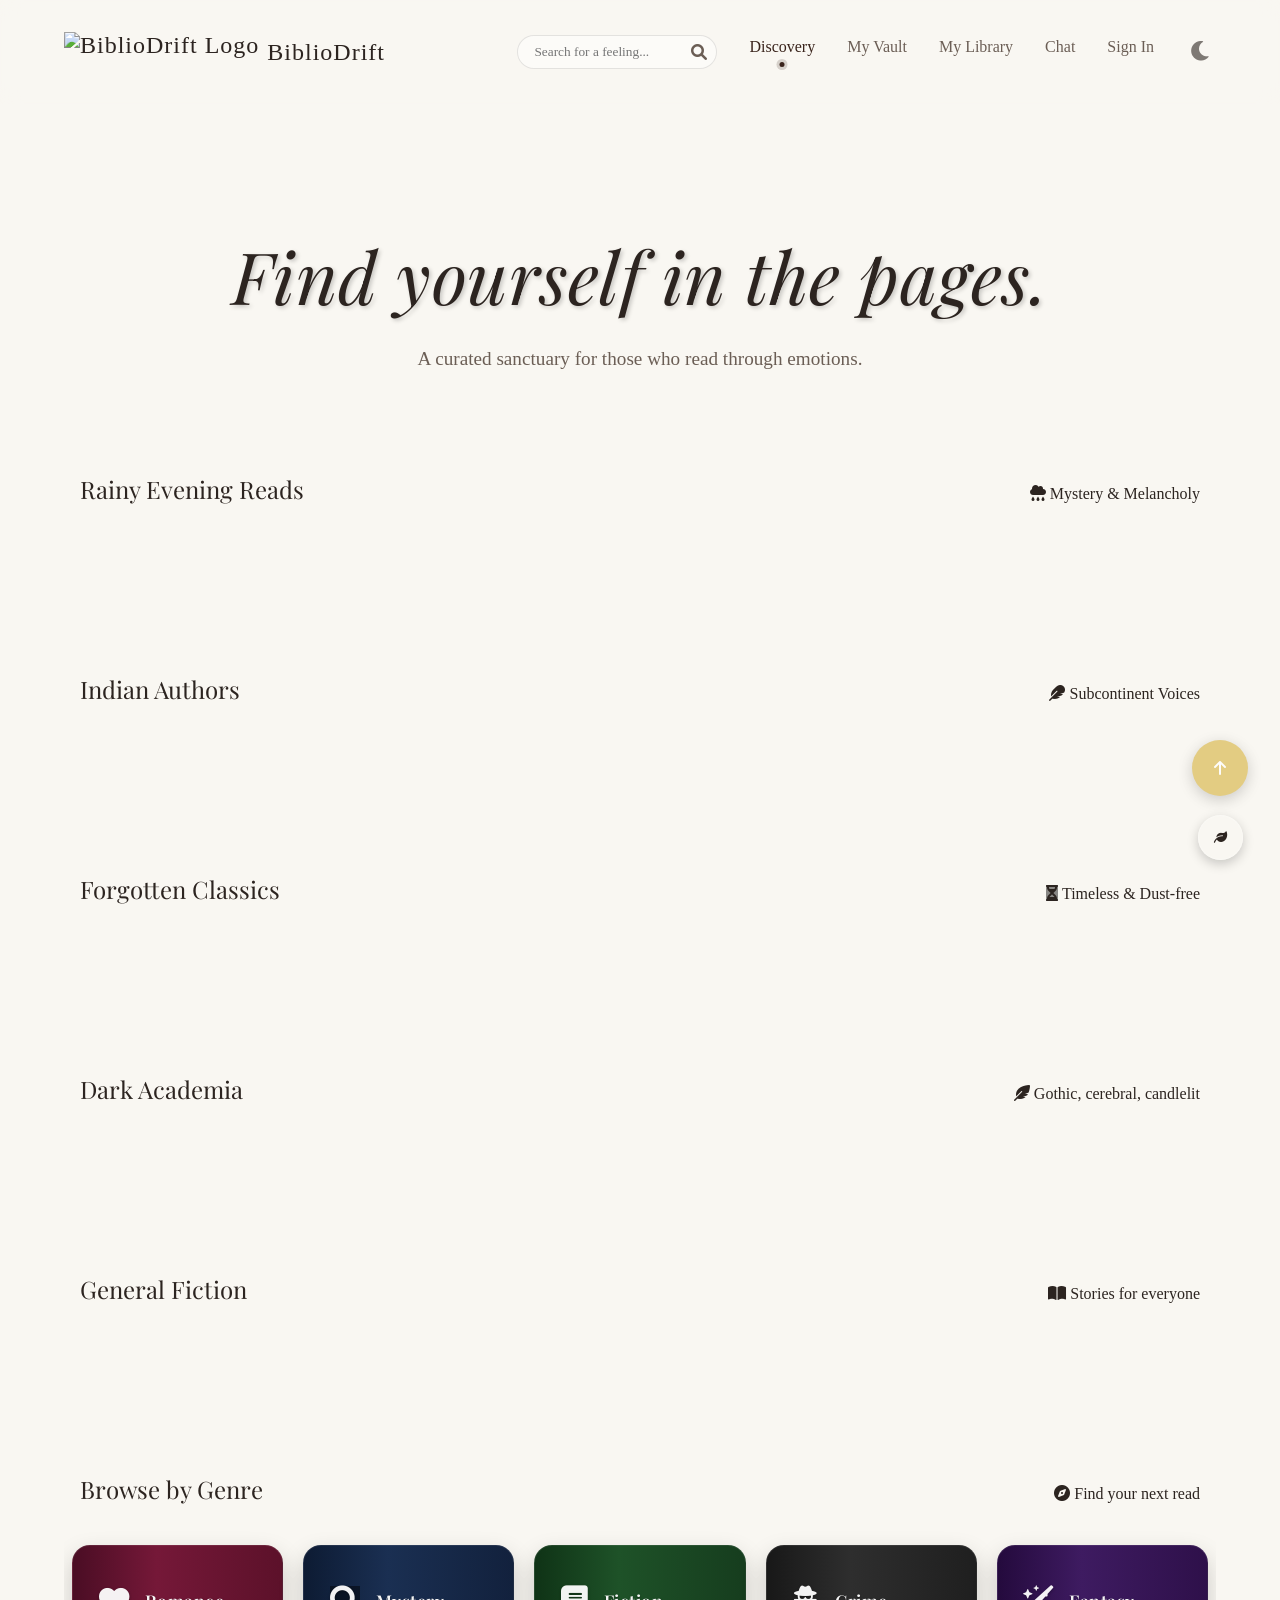
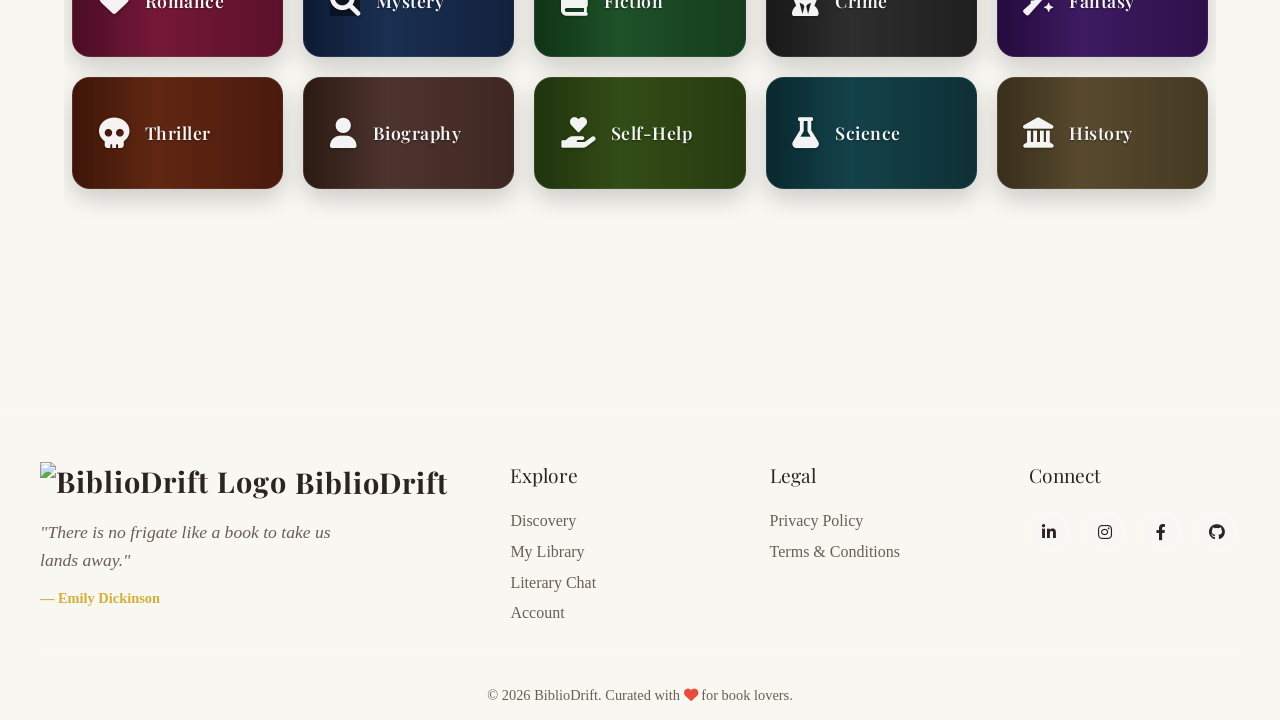
==== commit 3dd2ffe4: "feat: cleanly isolated mood sync theme system from pr-710" ====
--- a/frontend/pages/index.html
+++ b/frontend/pages/index.html
@@ -15,7 +15,7 @@
 
   <script src="../js/db.js"></script>
 
-  <script src="../js/app.js"></script>
+  <!-- <script src="../js/app.js"></script> -->
   <script src="../js/library-3d.js"></script>
   <script src="https://unpkg.com/dexie/dist/dexie.js"></script>
   <meta name="viewport" content="width=device-width, initial-scale=1.0" />
@@ -24,7 +24,8 @@
   <title>BiblioDrift | Find yourself in the pages</title>
   <link rel="stylesheet" href="../css/style.css" />
   <link rel="stylesheet" href="../css/keyboard-shortcuts.css" />
-  <link rel="manifest" href="/manifest.json">
+  <link rel="stylesheet" href="../css/pwa.css">
+  <link rel="manifest" href="../manifest.json">
   <!-- Fonts -->
   <link rel="preconnect" href="https://fonts.googleapis.com" />
   <link rel="preconnect" href="https://fonts.gstatic.com" crossorigin />
@@ -37,7 +38,7 @@
   <script src="https://cdn.jsdelivr.net/npm/dompurify@3.0.6/dist/purify.min.js"></script>
   <link rel="icon" href="../assets/images/biblioDrift_favicon.png" type="image/png">
   <!-- PWA -->
-  <link rel="manifest" href="/manifest.json">
+  <link rel="manifest" href="../manifest.json">
   <meta name="theme-color" content="#2c2420">
   <meta name="apple-mobile-web-app-capable" content="yes">
   <meta name="apple-mobile-web-app-status-bar-style" content="black-translucent">
@@ -46,7 +47,7 @@
 </head>
 
 <body>
-  <header>
+    <header>
     <a href="index.html" class="logo">
       <img style="height: 40px" src="../assets/images/biblioDrift_favicon.png" alt="BiblioDrift Logo"> BiblioDrift
     </a>
@@ -61,16 +62,20 @@
           <span class="tooltip-text"><i class="fa-solid fa-wand-magic-sparkles"></i> Explore books</span>
         </div>
         <div class="tooltip">
-          <a href="library.html">My Library</a>
+          <a href="vault.html" >My Vault</a>
+          <span class="tooltip-text"><i class="fa-solid fa-vault"></i> My Vault</span>
+        </div>
+        <div class="tooltip">
+          <a href="library.html" >My Library</a>
           <span class="tooltip-text"><i class="fa-solid fa-book"></i> My Library</span>
         </div>
         <div class="tooltip">
-          <a href="chat.html">Chat</a>
+          <a href="chat.html" >Chat</a>
           <span class="tooltip-text"><i class="fa-solid fa-comments"></i> Chat</span>
         </div>
         <!-- DYNAMIC AUTH LINK -->
         <div class="tooltip">
-          <a href="auth.html" id="navAuthLink">Sign In</a>
+          <a href="auth.html" id="navAuthLink" >Sign In</a>
           <span class="tooltip-text" id="navAuthTooltip"><i class="fa-solid fa-key"></i> Access account</span>
         </div>
       </nav>
@@ -91,6 +96,13 @@
       <div class="section-header">
         <h2 id="search-query-display">Search Results</h2>
         <span><i class="fa-solid fa-magnifying-glass"></i> Exploring your query</span>
+      </div>
+      <!-- Mood-Tag Filter Bar -->
+      <div id="mood-filter-bar" class="mood-filter-bar" hidden>
+        <div class="filter-label">Filter by mood:</div>
+        <div class="filter-chips" id="filter-chips">
+          <!-- Dynamically populated chips -->
+        </div>
       </div>
       <div class="curated-row" id="search-results-grid">
         <!-- Dynamically Appended Books -->
@@ -190,11 +202,19 @@
                 <div class="text-skeleton skeleton" style="width: 70%"></div>
               </div>
             </div>
+            <!-- Added "Where to Buy" section -->
+            <div class="purchase-links-box" style="margin-top: 15px;">
+              <div class="purchase-header"><i class="fa-solid fa-cart-shopping"></i><span> Where to Buy</span></div>
+              <div id="modal-purchase-links" class="purchase-links-container">
+                <div class="text-skeleton skeleton"></div>
+              </div>
+            </div>
             <div class="modal-actions">
               <button id="modal-add-btn" class="btn-primary"><i class="fa-regular fa-heart"></i> Add to Library</button>
               <button id="modal-preview-btn" class="btn-preview"><i class="fa-solid fa-book-open"></i> Preview</button>
               <button id="modal-share-btn" class="btn-secondary modal-share-btn"><i class="fa-solid fa-share-nodes"></i>
                 Share</button>
+              <button id="modal-mood-btn" class="btn-secondary"><i class="fa-solid fa-wand-magic-sparkles"></i> Explore Mood</button>
             </div>
           </div>
         </div>
@@ -205,10 +225,14 @@
 
 <!--The footer is being called usingt footer.js.-->
   <script src="../js/config.js"></script>
+  <script src="../js/security.js"></script>
   <script src="../js/app.js"></script>
   <script src="../js/book-preview.js"></script>
+  <script src="../js/pwa.js"></script>
   <script src="../js/footer.js"></script>
   <script src="../script/header-scroll.js"></script>
+  <script src="../js/theme-manager.js"></script>
+  <script src="../js/ambient.js"></script>
 
 
   <!-- Back to Top Button -->
@@ -218,7 +242,7 @@
 
   <!-- Ambient Sanctuary UI -->
   <div class="ambient-sanctuary">
-    <button id="ambientToggle" title="Ambient Sanctuary">
+    <button id="ambientToggle" title="Ambient Sanctuary" aria-expanded="false" aria-controls="ambientPanel">
       <i class="fa-solid fa-leaf"></i>
     </button>
     <div id="ambientPanel" class="ambient-panel">
@@ -253,15 +277,60 @@
       </div>
       <div class="volume-control">
         <label for="ambientVolume" style="color: var(--text-main) !important;"><i class="fa-solid fa-volume-high"></i> Volume</label>
-        <input type="range" id="ambientVolume" min="0" max="1" step="0.1" value="0.5" style="width: 100%;">
+        <div class="range-wrap">
+          <div class="range-track" aria-hidden="true"></div>
+          <div class="range-fill" aria-hidden="true"></div>
+          <input type="range" id="ambientVolume" min="0" max="1" step="0.1" value="0.5" style="width: 100%;">
+        </div>
       </div>
     </div>
   </div>
 
+  <script src="../js/theme-manager.js"></script>
   <script src="../js/ambient.js"></script>
   <script src="../js/security.js"></script>
-  <script src="../js/pwa.js"></script>
 
 </body>
 
+<script>
+document.addEventListener('DOMContentLoaded', function () {
+    const btn = document.getElementById('themeToggle');
+    if (!btn) {
+        console.error('themeToggle button not found');
+        return;
+    }
+
+    const icon = btn.querySelector('i');
+    const STORAGE_KEY = 'bibliodrift_theme';
+
+    function applyTheme(theme) {
+        if (theme === 'night') {
+            document.documentElement.setAttribute('data-theme', 'night');
+            if (icon) icon.className = 'fa-solid fa-sun';
+        } else {
+            document.documentElement.removeAttribute('data-theme');
+            if (icon) icon.className = 'fa-solid fa-moon';
+        }
+
+        localStorage.setItem(STORAGE_KEY, theme);
+        console.log('Theme applied:', theme);
+    }
+
+    // Load saved theme
+    const savedTheme = localStorage.getItem(STORAGE_KEY) || 'light';
+    applyTheme(savedTheme);
+
+    // Toggle on click
+    btn.addEventListener('click', function () {
+        const current =
+            document.documentElement.getAttribute('data-theme') === 'night'
+                ? 'night'
+                : 'light';
+
+        const next = current === 'night' ? 'light' : 'night';
+        applyTheme(next);
+    });
+});
+</script>
+
 </html>
--- a/frontend/css/style.css
+++ b/frontend/css/style.css
@@ -14,6 +14,8 @@
     --input-border: rgba(0, 0, 0, 0.1);
     --book-bg: #fff;
     --paper-color: #fffdf9;
+    --nav-active-color: #3a241c;
+    --nav-active-ring: rgba(58, 36, 28, 0.18);
 
     /* Vibe Colors */
     --vibe-mystery: #78909c;
@@ -23,6 +25,7 @@
     /* Dimensions */
     --book-width: 160px;
     --book-height: 240px;
+
     --book-thick: 40px;
 }
 
@@ -35,7 +38,6 @@
     backdrop-filter: blur(12px);
     -webkit-backdrop-filter: blur(12px);
 }
-
 
 [data-theme="night"] {
     /* Night Theme (Dark Wood) */
@@ -53,6 +55,8 @@
     --input-border: rgba(255, 255, 255, 0.1);
     --book-bg: #2c2420;
     --paper-color: #e0d5cb;
+    --nav-active-color: #fff2df;
+    --nav-active-ring: rgba(255, 242, 223, 0.22);
 }
 
 * {
@@ -73,7 +77,13 @@
     /* Classic serif for books */
     overflow-x: hidden;
     min-height: 100vh;
+    display: flex;
+    flex-direction: column;
     transition: background-color 0.4s ease, color 0.4s ease, border-color 0.4s ease, box-shadow 0.4s ease;
+}
+
+main {
+    flex: 1;
 }
 
 /* Explicit night-mode overrides — bulletproof fallback */
@@ -190,16 +200,52 @@
     gap: 0.5rem;
 }
 
+.nav-links {
+    display: flex;
+    align-items: center;
+    gap: 2rem;
+}
+
 .nav-links a {
     text-decoration: none;
     color: var(--text-muted);
-    margin-left: 2rem;
-    transition: color 0.3s ease;
+    position: relative;
+    display: inline-flex;
+    align-items: center;
+    justify-content: center;
+    min-height: 30px;
+    padding-bottom: 10px;
+    transition: color 0.25s ease;
 }
 
 .nav-links a:hover,
 .nav-links a.active {
-    color: var(--text-main);
+    color: var(--nav-active-color);
+}
+
+.nav-links a::after {
+    content: "";
+    position: absolute;
+    left: 50%;
+    bottom: 0;
+    width: 5px;
+    height: 5px;
+    border-radius: 50%;
+    background: var(--nav-active-color);
+    box-shadow: 0 0 0 3px var(--nav-active-ring);
+    opacity: 0;
+    transform: translateX(-50%) scale(0.35);
+    transition: opacity 0.22s ease, transform 0.22s ease;
+}
+
+.nav-links a:hover::after {
+    opacity: 0.45;
+    transform: translateX(-50%) scale(0.75);
+}
+
+.nav-links a.active::after {
+    opacity: 1;
+    transform: translateX(-50%) scale(1);
 }
 
 /* === ANIMATED HOVER TOOLTIPS FOR NAVIGATION (NEW) === */
@@ -209,48 +255,19 @@
 }
 
 .tooltip-text {
-    position: absolute;
-    left: 50%;
-    bottom: calc(100% + 8px);
-    transform: translateX(-50%) scale(0.95) translateY(6px);
-    padding: 10px 14px;
-    background: #fffaf3;
-    color: #2b2b2b;
-    font-size: 13px;
-    font-weight: 500;
-    white-space: nowrap;
-    border-radius: 10px;
-    box-shadow: 0 8px 20px rgba(0, 0, 0, 0.15);
-    border: 1px solid rgba(0, 0, 0, 0.08);
-    opacity: 0;
-    visibility: hidden;
-    pointer-events: none;
-    transition: all 0.25s ease;
-    z-index: 9999;
+    display: none;
 }
 
 .tooltip-text::after {
-    content: "";
-    position: absolute;
-    top: 100%;
-    left: 50%;
-    transform: translateX(-50%) rotate(45deg);
-    width: 12px;
-    height: 12px;
-    background: #fffaf3;
-    border-left: 1px solid rgba(0, 0, 0, 0.08);
-    border-bottom: 1px solid rgba(0, 0, 0, 0.08);
+    display: none;
 }
 
 .tooltip:hover .tooltip-text {
-    opacity: 1;
-    visibility: visible;
-    transform: translateX(-40%) scale(1) translateY(0);
+    display: none;
 }
 
 .tooltip-text i {
-    margin-right: 5px;
-    color: var(--accent-gold);
+    display: none;
 }
 
 main {
@@ -311,9 +328,7 @@
     justify-content: space-between;
     align-items: baseline;
     flex-wrap: wrap;
-    gap: 1rem ;
-    justify-content: space-between;
-    align-items: baseline;
+    gap: 1rem;
 }
 
 .curated-row {
@@ -871,19 +886,10 @@
     animation: fadeIn 0.5s ease;
 }
 
-.view-toggles {
-    margin-top: 1.5rem;
-    display: flex;
-    justify-content: center;
-    gap: 1rem;
-    width: 100%;
-}
-
 .view-toggles button {
     cursor: pointer;
     transition: all 0.3s ease;
 }
-
 
 .view-toggles .active-view {
     box-shadow: 0 4px 15px rgba(0, 0, 0, 0.2);
@@ -1153,7 +1159,27 @@
     gap: 1rem;
 }
 
-
+.btn-primary {
+    background: var(--text-main);
+    color: var(--bg-color);
+    border: none;
+    padding: 1rem 2rem;
+    border-radius: 30px;
+    font-family: "Georgia", serif;
+    font-size: 1.1rem;
+    cursor: pointer;
+    transition: all 0.3s;
+    display: flex;
+    align-items: center;
+    gap: 0.8rem;
+}
+
+.btn-primary:hover {
+    background: var(--accent-gold);
+    color: #fff;
+    transform: translateY(-2px);
+    box-shadow: 0 5px 15px rgba(0, 0, 0, 0.1);
+}
 
 /* Responsive Modal */
 @media (max-width: 768px) {
@@ -1805,15 +1831,12 @@
 
 /* ===== GENRE SECTION STYLES ===== */
 .genre-grid {
-    display: grid;
-    grid-template-columns: repeat(4, 1fr);
-    gap: 1.5rem;
-    padding: 2rem 1rem;
-    width: 100%;
-    max-width: 100%;
-    overflow-x: hidden;
-}
-
+display: grid;
+   
+    grid-template-columns: repeat(auto-fill, minmax(180px, 1fr));
+    gap: 1.25rem;
+    padding: 2rem 0.5rem
+}
 
 /* Genre Card - Vintage Book Spine Look */
 /* Genre Card - Compact Vintage Rectangular Look */
@@ -4152,67 +4175,17 @@
 
 .btn-primary {
     background-color: var(--wood-dark);
-    color: var(--paper-color);
+    color: #fff;
     padding: 0.8rem 1.5rem;
-    border-radius: 20px;
+    border-radius: 4px;
     font-family: 'Playfair Display', serif;
     text-decoration: none;
-    border: 1px solid var(--wood-dark);
-    transition: all 0.4s ease;
-    cursor: pointer;
-    display: inline-flex;
-    align-items: center;
-    justify-content: center;
-    gap: 0.5rem;
+    transition: background-color 0.3s;
 }
 
 .btn-primary:hover {
     background-color: var(--wood-light);
-    border-color: var(--wood-light);
-    transform: translateY(-2px);
-    box-shadow: 0 5px 15px rgba(0, 0, 0, 0.2);
-}
-
-.btn-secondary {
-    background-color: var(--paper-color);
-    color: var(--wood-dark);
-    padding: 0.8rem 1.5rem;
-    border-radius: 20px;
-    font-family: 'Playfair Display', serif;
-    text-decoration: none;
-    border: 1px solid var(--glass-border);
-    transition: all 0.4s ease;
-    cursor: pointer;
-    display: inline-flex;
-    align-items: center;
-    justify-content: center;
-    gap: 0.5rem;
-    backdrop-filter: blur(5px);
-}
-
-.btn-secondary:hover {
-    background-color: var(--paper-color);
-    filter: brightness(1.1);
-    border-color: var(--accent-gold);
-    transform: translateY(-2px);
-    box-shadow: 0 0 15px rgba(252, 203, 78, 0.2);
-}
-
-
-/* Antigravity Floating Animation */
-.antigravity-float {
-    animation: antigravity 4s ease-in-out infinite;
-}
-
-@keyframes antigravity {
-    0%, 100% {
-        transform: translateY(0);
-    }
-    50% {
-        transform: translateY(-4px);
-    }
-}
-
+}
 
 .btn-outline {
     background-color: transparent;
@@ -4627,6 +4600,20 @@
     transform: scale(1.05);
 }
 
+/* Animated active state for the sanctuary toggle button */
+#ambientToggle {
+    will-change: transform;
+}
+
+#ambientToggle.active {
+    transform: scale(1.08) rotate(-8deg) !important;
+    box-shadow: 0 10px 24px rgba(0, 0, 0, 0.32) !important;
+}
+
+#ambientToggle:active {
+    transform: scale(0.96) rotate(-2deg) !important;
+}
+
 .ambient-panel {
     position: absolute;
     bottom: 60px;
@@ -4642,11 +4629,17 @@
     display: none;
     flex-direction: column;
     gap: 1rem;
+    /* Prepare for animated entrance */
+    opacity: 0;
+    transform: translateY(8px) scale(0.995);
+    transition: opacity 260ms cubic-bezier(.2,.9,.3,1), transform 260ms cubic-bezier(.2,.9,.3,1);
     z-index: 10002;
 }
 
 .ambient-panel.active {
     display: flex !important;
+    opacity: 1 !important;
+    transform: translateY(0) scale(1) !important;
 }
 
 .ambient-option {
@@ -4661,6 +4654,450 @@
     align-items: center;
     gap: 10px;
     font-size: 0.95rem;
+}
+
+/* Improved alignment: use a two-column grid so labels line up and controls align consistently */
+.ambient-panel .ambient-option,
+.ambient-panel .volume-control {
+    display: grid;
+    grid-template-columns: 1fr auto;
+    align-items: center;
+    gap: 10px;
+}
+
+.ambient-panel .volume-control {
+    position: relative;
+    display: grid;
+    grid-template-columns: auto 1fr;
+    align-items: center;
+    gap: 10px;
+}
+
+.ambient-panel .volume-control .range-wrap {
+    grid-column: 2 / 3;
+    position: relative;
+    width: 100%;
+}
+
+/* Library-specific alignment fixes */
+.library-page .ambient-panel .volume-control .range-wrap {
+    height: 18px;
+}
+
+.library-page .ambient-panel .volume-control .range-wrap .range-track,
+.library-page .ambient-panel .volume-control .range-wrap .range-fill {
+    top: 50%;
+    transform: translateY(-50%);
+}
+
+.library-page .ambient-panel .volume-control .range-wrap input[type="range"] {
+    height: 18px !important;
+    padding: 0 !important;
+}
+
+/* Final alignment nudge: move the thumb slightly down to perfectly center on the track across pages */
+.ambient-panel .volume-control .range-wrap input[type="range"]::-webkit-slider-thumb {
+    transform: translateY(2px) !important;
+}
+.ambient-panel .volume-control .range-wrap input[type="range"]::-moz-range-thumb {
+    transform: translateY(2px) !important;
+}
+
+/* Library/profile specific small adjustments if needed */
+.library-page .ambient-panel .volume-control .range-wrap .range-track,
+.library-page .ambient-panel .volume-control .range-wrap .range-fill,
+#profile-page .ambient-panel .volume-control .range-wrap .range-track,
+#profile-page .ambient-panel .volume-control .range-wrap .range-fill {
+    /* keep track centered */
+    top: 50% !important;
+    transform: translateY(-50%) !important;
+}
+
+.ambient-panel .volume-control .range-wrap .range-track {
+    position: absolute;
+    left: 0;
+    right: 0;
+    height: 6px;
+    background: rgba(0,0,0,0.12);
+    border-radius: 999px;
+    top: 50%;
+    transform: translateY(-50%);
+    z-index: 1;
+}
+
+.ambient-panel .volume-control .range-wrap .range-fill {
+    position: absolute;
+    left: 0;
+    height: 6px;
+    background: var(--accent-gold);
+    border-radius: 999px;
+    top: 50%;
+    transform: translateY(-50%);
+    z-index: 2;
+    width: 50%;
+    transition: width 240ms cubic-bezier(.2,1,.22,1);
+}
+
+.ambient-panel .volume-control .range-wrap input[type="range"] {
+    background: transparent !important;
+    position: relative;
+    z-index: 3;
+    width: 100%;
+}
+
+/* Profile-specific nudge: align the track/fill and thumb better on profile layout */
+.profile-page .ambient-panel .volume-control .range-wrap {
+    padding-top: 2px; /* small spacing to shift input area down slightly */
+}
+
+.profile-page .ambient-panel .volume-control .range-wrap .range-track,
+.profile-page .ambient-panel .volume-control .range-wrap .range-fill {
+    top: 54%;
+}
+
+.profile-page .ambient-panel .volume-control .range-wrap input[type="range"] {
+    height: 20px !important;
+}
+
+.profile-page .ambient-panel .volume-control .range-wrap input[type="range"]::-webkit-slider-thumb {
+    margin-top: 0 !important;
+}
+
+/* Make the input tall enough so the thumb can be vertically centered; remove negative margins */
+.ambient-panel .volume-control .range-wrap input[type="range"] {
+    height: 18px !important;
+    padding: 0 !important;
+    margin: 0 !important;
+    line-height: 18px !important;
+}
+
+/* Ensure the WebKit thumb is not shifted upward */
+.ambient-panel .volume-control .range-wrap input[type="range"]::-webkit-slider-thumb {
+    margin-top: 0 !important;
+    position: relative !important;
+    top: 0 !important;
+}
+
+/* Ensure the Firefox thumb is vertically centered */
+.ambient-panel .volume-control .range-wrap input[type="range"]::-moz-range-thumb {
+    margin: 0 !important;
+}
+
+.ambient-panel .ambient-option span,
+.ambient-panel .volume-control label {
+    display: flex;
+    align-items: center;
+    gap: 10px;
+    color: var(--text-main);
+}
+
+/* Make switches slightly larger and center their internal toggle */
+.switch {
+    width: 44px;
+    height: 26px;
+}
+
+.slider {
+    border-radius: 999px;
+    background-color: rgba(68,68,68,0.9);
+}
+
+.slider:before {
+    height: 18px;
+    width: 18px;
+    left: 4px;
+    bottom: 4px;
+}
+
+/* Smooth transitions for switches */
+.slider {
+    transition: background-color 200ms cubic-bezier(.2,.9,.3,1);
+}
+
+.slider:before {
+    transition: transform 200ms cubic-bezier(.2,.9,.3,1), box-shadow 200ms;
+}
+
+input:checked + .slider {
+    background-color: var(--accent-gold);
+}
+
+input:checked + .slider:before {
+    transform: translateX(18px);
+}
+
+/* Quick pop when a toggle is enabled */
+input:checked + .slider {
+    animation: togglePop 220ms cubic-bezier(.2,.9,.3,1);
+}
+
+@keyframes togglePop {
+    0% { transform: scale(0.96); }
+    60% { transform: scale(1.04); }
+    100% { transform: scale(1); }
+}
+
+/* Staggered fade-in for options when panel opens */
+.ambient-panel.active .ambient-option,
+.ambient-panel.active .volume-control {
+    opacity: 0;
+    transform: translateY(6px);
+    animation: optionFade 360ms cubic-bezier(.2,.9,.3,1) forwards;
+}
+.ambient-panel.active .ambient-option:nth-child(1) { animation-delay: 0.06s; }
+.ambient-panel.active .ambient-option:nth-child(2) { animation-delay: 0.12s; }
+.ambient-panel.active .ambient-option:nth-child(3) { animation-delay: 0.18s; }
+.ambient-panel.active .ambient-option:nth-child(4) { animation-delay: 0.24s; }
+.ambient-panel.active .volume-control { animation-delay: 0.3s; }
+
+@keyframes optionFade {
+    to { opacity: 1; transform: translateY(0); }
+}
+
+/* Button press micro-interaction */
+#ambientToggle {
+    transition: transform 180ms ease, box-shadow 180ms ease, background 180ms ease;
+}
+
+#ambientToggle:active {
+    transform: scale(0.96) rotate(-6deg);
+}
+
+/* Accessible focus for switches */
+.switch input:focus-visible + .slider {
+    box-shadow: 0 0 0 4px rgba(212,175,55,0.16);
+}
+
+/* Volume slider styling */
+.ambient-panel input[type="range"] {
+    -webkit-appearance: none;
+    width: 130px;
+    height: 6px;
+    background-color: rgba(0,0,0,0.12);
+    /* Use a solid gold background-image and size it with --ambient-fill for reliable Chrome rendering */
+    background-image: linear-gradient(to right, var(--accent-gold), var(--accent-gold));
+    background-size: calc(var(--ambient-fill,50) * 1%) 100%;
+    background-repeat: no-repeat;
+    border-radius: 999px;
+    outline: none;
+}
+
+.ambient-panel input[type="range"]::-webkit-slider-thumb {
+    -webkit-appearance: none;
+    width: 18px;
+    height: 18px;
+    background: var(--accent-gold);
+    border-radius: 50%;
+    box-shadow: 0 2px 6px rgba(0,0,0,0.25);
+    cursor: pointer;
+}
+
+/* Ensure base thumb has a transition so scaling animates smoothly on all pages */
+.ambient-panel input[type="range"]::-webkit-slider-thumb {
+    transition: transform 260ms cubic-bezier(.2,1,.22,1), box-shadow 260ms ease !important;
+    transform-origin: center center;
+    transform: scale(1) !important;
+}
+
+/* Animated track fill and thumb pop when volume changes */
+.ambient-panel input[type="range"] {
+    background: linear-gradient(90deg, var(--accent-gold) var(--ambient-fill,50%), rgba(0,0,0,0.12) var(--ambient-fill,50%));
+    background-size: 100% 100%;
+    background-repeat: no-repeat;
+    transition: background 360ms cubic-bezier(.2,1,.22,1);
+}
+
+.ambient-panel input.volume-animate::-webkit-slider-thumb {
+    transform: scale(1.12) !important;
+    transition: transform 360ms cubic-bezier(.2,1,.22,1) !important;
+}
+
+/* Also ensure the base Firefox thumb transitions */
+.ambient-panel input[type="range"]::-moz-range-thumb {
+    transition: transform 260ms cubic-bezier(.2,1,.22,1), box-shadow 260ms ease;
+    transform-origin: center center;
+}
+
+.ambient-panel input.volume-animate::-moz-range-thumb {
+    transform: scale(1.12);
+    transition: transform 360ms cubic-bezier(.2,1,.22,1);
+}
+
+/* Fallback for Firefox: smooth track color via background */
+.ambient-panel input[type="range"]::-moz-range-track {
+    background: transparent;
+}
+
+/* Responsive ambient panel: full width on very small screens */
+@media (max-width: 420px) {
+    .ambient-panel {
+        right: 1rem;
+        bottom: 70px;
+        width: min(92vw, 320px);
+        padding: 0.9rem;
+    }
+
+    .ambient-panel input[type="range"] {
+        width: 100%;
+    }
+}
+
+/* Library page: make ambient volume control smaller for compact layout */
+.library-page .ambient-panel input[type="range"] {
+    -webkit-appearance: none;
+    appearance: none;
+    width: 120px;
+    height: 6px;
+    background-color: rgba(0,0,0,0.12) !important;
+    background-image: linear-gradient(to right, var(--accent-gold), var(--accent-gold)) !important;
+    background-size: calc(var(--ambient-fill,50) * 1%) 100% !important;
+    background-repeat: no-repeat !important;
+    border-radius: 999px;
+    outline: none;
+}
+
+.library-page .ambient-panel input[type="range"]::-webkit-slider-runnable-track {
+    height: 6px;
+    border-radius: 999px;
+}
+
+.library-page .ambient-panel input[type="range"]::-webkit-slider-thumb {
+    -webkit-appearance: none;
+    appearance: none;
+    margin-top: -6px; /* center the larger thumb */
+    width: 18px;
+    height: 18px;
+    background: var(--accent-gold);
+    border-radius: 50%;
+    box-shadow: 0 3px 8px rgba(0,0,0,0.25);
+    border: 3px solid rgba(255,255,255,0.8);
+    cursor: pointer;
+}
+
+.library-page .ambient-panel input[type="range"]::-moz-range-track {
+    height: 6px;
+    background: transparent;
+}
+
+.library-page .ambient-panel input[type="range"]::-moz-range-thumb {
+    width: 18px;
+    height: 18px;
+    background: var(--accent-gold);
+    border-radius: 50%;
+    box-shadow: 0 3px 8px rgba(0,0,0,0.25);
+    border: 3px solid rgba(255,255,255,0.8);
+    cursor: pointer;
+}
+
+.library-page .ambient-panel .volume-control label {
+    font-size: 0.95rem;
+}
+
+/* Override responsive minimums that enlarge inputs (loaded in style-responsive.css) */
+.library-page .ambient-panel input[type="range"] {
+    min-height: 0 !important;
+    min-width: 0 !important;
+    height: 6px !important;
+}
+.library-page .ambient-panel input[type="range"]::-webkit-slider-thumb {
+    width: 18px !important;
+    height: 18px !important;
+}
+.library-page .ambient-panel input[type="range"]::-moz-range-thumb {
+    width: 18px !important;
+    height: 18px !important;
+}
+
+/* Profile page: same compact ambient volume styling as library */
+#profile-page .ambient-panel input[type="range"] {
+    -webkit-appearance: none;
+    appearance: none;
+    width: 120px;
+    height: 6px;
+    background-color: rgba(0,0,0,0.12) !important;
+    background-image: linear-gradient(to right, var(--accent-gold), var(--accent-gold)) !important;
+    background-size: calc(var(--ambient-fill,50) * 1%) 100% !important;
+    background-repeat: no-repeat !important;
+    border-radius: 999px;
+    outline: none;
+    min-height: 0 !important;
+    min-width: 0 !important;
+}
+
+#profile-page .ambient-panel input[type="range"]::-webkit-slider-runnable-track {
+    height: 6px;
+    border-radius: 999px;
+}
+
+#profile-page .ambient-panel input[type="range"]::-webkit-slider-thumb {
+    -webkit-appearance: none;
+    appearance: none;
+    margin-top: -6px;
+    width: 18px;
+    height: 18px;
+    background: var(--accent-gold);
+    border-radius: 50%;
+    box-shadow: 0 3px 8px rgba(0,0,0,0.25);
+    border: 3px solid rgba(255,255,255,0.8);
+    cursor: pointer;
+}
+
+#profile-page .ambient-panel input[type="range"]::-moz-range-track {
+    height: 6px;
+    background: transparent;
+}
+
+#profile-page .ambient-panel input[type="range"]::-moz-range-thumb {
+    width: 18px;
+    height: 18px;
+    background: var(--accent-gold);
+    border-radius: 50%;
+    box-shadow: 0 3px 8px rgba(0,0,0,0.25);
+    border: 3px solid rgba(255,255,255,0.8);
+    cursor: pointer;
+}
+
+#profile-page .ambient-panel .volume-control label {
+    font-size: 0.95rem;
+}
+
+/* Strong overrides to ensure page-scoped slider sizing is applied last */
+.library-page .ambient-panel input[type="range"],
+.profile-page .ambient-panel input[type="range"] {
+    -webkit-appearance: none !important;
+    appearance: none !important;
+    width: 120px !important;
+    height: 6px !important;
+    background: linear-gradient(90deg, var(--accent-gold) 50%, rgba(0,0,0,0.12) 50%) !important;
+    border-radius: 999px !important;
+    outline: none !important;
+    min-height: 0 !important;
+    min-width: 0 !important;
+}
+
+.library-page .ambient-panel input[type="range"]::-webkit-slider-thumb,
+.profile-page .ambient-panel input[type="range"]::-webkit-slider-thumb {
+    -webkit-appearance: none !important;
+    appearance: none !important;
+    margin-top: 0 !important;
+    width: 18px !important;
+    height: 18px !important;
+    background: var(--accent-gold) !important;
+    border-radius: 50% !important;
+    box-shadow: 0 3px 8px rgba(0,0,0,0.25) !important;
+    border: 3px solid rgba(255,255,255,0.8) !important;
+    cursor: pointer !important;
+}
+
+.library-page .ambient-panel input[type="range"]::-moz-range-thumb,
+.profile-page .ambient-panel input[type="range"]::-moz-range-thumb {
+    width: 18px !important;
+    height: 18px !important;
+    background: var(--accent-gold) !important;
+    border-radius: 50% !important;
+    box-shadow: 0 3px 8px rgba(0,0,0,0.25) !important;
+    border: 3px solid rgba(255,255,255,0.8) !important;
+    cursor: pointer !important;
 }
 
 .switch {
@@ -4715,940 +5152,346 @@
   cursor: url("data:image/svg+xml;utf8,<svg xmlns='http://www.w3.org/2000/svg' width='32' height='32' viewBox='0 0 24 24'><path fill='%23ffca3a' d='M4.42 20.58a1 1 0 0 0 1.41 0L15.24 11.2l-2.44-2.44L3.42 18.17a1 1 0 0 0 0 1.41zM17.36 9.08l-2.44-2.44 2.12-2.12a2 2 0 0 1 2.83 0l1.77 1.77a2 2 0 0 1 0 2.83z'/><path stroke='%23ffca3a' stroke-width='1.5' d='M2 22l4-1'/></svg>") 0 24, pointer !important;
 }
 
-/* ============================================================ */
-/* READING PROGRESS TRACKING SYSTEM                            */
-/* ============================================================ */
-
-/* --- Spine progress indicator (library.html 3D view) --- */
-.spine-progress-indicator {
+/* ============================================================
+   AMBIENT VOLUME SLIDER — SINGLE SOURCE OF TRUTH
+   Replace ALL existing slider/range rules in style.css with this block.
+   Remove every other rule targeting:
+     - .ambient-panel input[type="range"]
+     - .library-page .ambient-panel input[type="range"]
+     - #profile-page .ambient-panel input[type="range"]
+     - .ambient-panel .volume-control .range-wrap ...
+     - Any block with margin-top on ::-webkit-slider-thumb inside ambient-panel
+   ============================================================ */
+
+/* 1. Volume control layout */
+.ambient-panel .volume-control {
+    display: grid;
+    grid-template-columns: auto 1fr;
+    align-items: center;
+    gap: 10px;
+}
+
+.ambient-panel .volume-control label {
+    display: flex;
+    align-items: center;
+    gap: 10px;
+    color: var(--text-main);
+    font-size: 0.95rem;
+    white-space: nowrap;
+}
+
+/* 2. The wrapper that stacks track, fill, and input */
+.ambient-panel .volume-control .range-wrap {
+    position: relative;
+    width: 100%;
+    height: 18px;          /* fixed height — track and thumb share this axis */
+    display: flex;
+    align-items: center;   /* vertically centers the <input> */
+}
+
+/* 3. Track and fill — absolutely positioned, vertically centred */
+.ambient-panel .volume-control .range-wrap .range-track,
+.ambient-panel .volume-control .range-wrap .range-fill {
     position: absolute;
-    bottom: 0;
     left: 0;
+    top: 50%;
+    transform: translateY(-50%);
+    height: 6px;
+    border-radius: 999px;
+    pointer-events: none;
+}
+
+.ambient-panel .volume-control .range-wrap .range-track {
+    right: 0;
+    background: rgba(0, 0, 0, 0.15);
+    z-index: 1;
+}
+
+.ambient-panel .volume-control .range-wrap .range-fill {
+    background: var(--accent-gold);
+    width: 50%;            /* JS will update this dynamically */
+    transition: width 240ms cubic-bezier(.2, 1, .22, 1);
+    z-index: 2;
+}
+
+/* 4. The actual <input> — transparent, sits on top */
+.ambient-panel .volume-control .range-wrap input[type="range"],
+.library-page .ambient-panel .volume-control .range-wrap input[type="range"],
+.profile-page .ambient-panel .volume-control .range-wrap input[type="range"],
+#profile-page .ambient-panel .volume-control .range-wrap input[type="range"] {
+    -webkit-appearance: none !important;
+    appearance: none !important;
+    position: relative;
+    z-index: 3;
+    width: 100% !important;
+    height: 18px !important;   /* matches .range-wrap height */
+    min-height: 0 !important;
+    min-width: 0 !important;
+    background: transparent !important;
+    border-radius: 999px;
+    outline: none;
+    cursor: pointer;
+    margin: 0 !important;
+    padding: 0 !important;
+}
+
+/* 5. WebKit track — transparent (fill handled by .range-fill div) */
+.ambient-panel .volume-control .range-wrap input[type="range"]::-webkit-slider-runnable-track,
+.library-page .ambient-panel .volume-control .range-wrap input[type="range"]::-webkit-slider-runnable-track,
+.profile-page .ambient-panel .volume-control .range-wrap input[type="range"]::-webkit-slider-runnable-track,
+#profile-page .ambient-panel .volume-control .range-wrap input[type="range"]::-webkit-slider-runnable-track {
+    height: 6px !important;
+    background: transparent !important;
+    border-radius: 999px;
+}
+
+/* 6. WebKit thumb — THE KEY FIX: margin-top centers it on the 6px track */
+.ambient-panel .volume-control .range-wrap input[type="range"]::-webkit-slider-thumb,
+.library-page .ambient-panel .volume-control .range-wrap input[type="range"]::-webkit-slider-thumb,
+.profile-page .ambient-panel .volume-control .range-wrap input[type="range"]::-webkit-slider-thumb,
+#profile-page .ambient-panel .volume-control .range-wrap input[type="range"]::-webkit-slider-thumb {
+    -webkit-appearance: none !important;
+    appearance: none !important;
+    width: 18px !important;
+    height: 18px !important;
+    border-radius: 50% !important;
+    background: var(--accent-gold) !important;
+    border: 3px solid rgba(255, 255, 255, 0.85) !important;
+    box-shadow: 0 2px 8px rgba(0, 0, 0, 0.3) !important;
+    cursor: pointer !important;
+    margin-top: -6px !important;   /* (18px thumb - 6px track) / 2 = 6px */
+    transform: none !important;    /* kill any conflicting translateY */
+    transition: transform 260ms cubic-bezier(.2, 1, .22, 1),
+                box-shadow 260ms ease !important;
+}
+
+/* Thumb hover */
+.ambient-panel .volume-control .range-wrap input[type="range"]:hover::-webkit-slider-thumb {
+    transform: scale(1.15) !important;
+    box-shadow: 0 3px 12px rgba(212, 175, 55, 0.5) !important;
+}
+
+/* Thumb pop animation (JS adds .volume-animate class) */
+.ambient-panel .volume-control .range-wrap input[type="range"].volume-animate::-webkit-slider-thumb {
+    transform: scale(1.2) !important;
+    box-shadow: 0 0 14px rgba(212, 175, 55, 0.6) !important;
+}
+
+/* 7. Firefox track */
+.ambient-panel .volume-control .range-wrap input[type="range"]::-moz-range-track,
+.library-page .ambient-panel .volume-control .range-wrap input[type="range"]::-moz-range-track,
+.profile-page .ambient-panel .volume-control .range-wrap input[type="range"]::-moz-range-track,
+#profile-page .ambient-panel .volume-control .range-wrap input[type="range"]::-moz-range-track {
+    height: 6px !important;
+    background: transparent !important;
+    border-radius: 999px;
+}
+
+/* 8. Firefox thumb */
+.ambient-panel .volume-control .range-wrap input[type="range"]::-moz-range-thumb,
+.library-page .ambient-panel .volume-control .range-wrap input[type="range"]::-moz-range-thumb,
+.profile-page .ambient-panel .volume-control .range-wrap input[type="range"]::-moz-range-thumb,
+#profile-page .ambient-panel .volume-control .range-wrap input[type="range"]::-moz-range-thumb {
+    width: 18px !important;
+    height: 18px !important;
+    border-radius: 50% !important;
+    background: var(--accent-gold) !important;
+    border: 3px solid rgba(255, 255, 255, 0.85) !important;
+    box-shadow: 0 2px 8px rgba(0, 0, 0, 0.3) !important;
+    cursor: pointer !important;
+    /* Firefox auto-centers the thumb — no margin-top needed */
+}
+
+.ambient-panel .volume-control .range-wrap input[type="range"].volume-animate::-moz-range-thumb {
+    transform: scale(1.2);
+    transition: transform 360ms cubic-bezier(.2, 1, .22, 1);
+}
+
+/* ============================================================
+   AMBIENT VOLUME SLIDER — SINGLE SOURCE OF TRUTH
+   Replace ALL existing slider/range rules in style.css with this block.
+   Remove every other rule targeting:
+     - .ambient-panel input[type="range"]
+     - .library-page .ambient-panel input[type="range"]
+     - #profile-page .ambient-panel input[type="range"]
+     - .ambient-panel .volume-control .range-wrap ...
+     - Any block with margin-top on ::-webkit-slider-thumb inside ambient-panel
+   ============================================================ */
+
+/* 1. Volume control layout */
+.ambient-panel .volume-control {
+    display: grid;
+    grid-template-columns: auto 1fr;
+    align-items: center;
+    gap: 10px;
+}
+
+.ambient-panel .volume-control label {
+    display: flex;
+    align-items: center;
+    gap: 10px;
+    color: var(--text-main);
+    font-size: 0.95rem;
+    white-space: nowrap;
+}
+
+/* 2. The wrapper that stacks track, fill, and input */
+.ambient-panel .volume-control .range-wrap {
+    position: relative;
     width: 100%;
-    height: 100%;
+    height: 18px;          /* fixed height — track and thumb share this axis */
+    display: flex;
+    align-items: center;   /* vertically centers the <input> */
+}
+
+/* 3. Track and fill — absolutely positioned, vertically centred */
+.ambient-panel .volume-control .range-wrap .range-track,
+.ambient-panel .volume-control .range-wrap .range-fill {
+    position: absolute;
+    left: 0;
+    top: 50%;
+    transform: translateY(-50%);
+    height: 6px;
+    border-radius: 999px;
     pointer-events: none;
-    overflow: hidden;
-    border-radius: 2px 4px 4px 2px;
+}
+
+.ambient-panel .volume-control .range-wrap .range-track {
+    right: 0;
+    background: rgba(0, 0, 0, 0.15);
+    z-index: 1;
+}
+
+.ambient-panel .volume-control .range-wrap .range-fill {
+    background: var(--accent-gold);
+    width: 50%;            /* JS will update this dynamically */
+    transition: width 240ms cubic-bezier(.2, 1, .22, 1);
     z-index: 2;
 }
 
-.spine-progress-fill {
-    position: absolute;
-    bottom: 0;
-    left: 0;
-    width: 100%;
-    background: rgba(212, 175, 55, 0.45);
-    transition: height 0.4s ease;
-    border-radius: 0 0 2px 2px;
-}
-
-/* Finished badge on spine */
-.spine-finished-badge {
-    position: absolute;
-    bottom: 8px;
-    left: 50%;
-    transform: translateX(-50%);
-    color: #4caf50;
-    font-size: 0.75rem;
-    text-shadow: 0 1px 3px rgba(0, 0, 0, 0.5);
-    pointer-events: none;
+/* 4. The actual <input> — transparent, sits on top */
+.ambient-panel .volume-control .range-wrap input[type="range"],
+.library-page .ambient-panel .volume-control .range-wrap input[type="range"],
+.profile-page .ambient-panel .volume-control .range-wrap input[type="range"],
+#profile-page .ambient-panel .volume-control .range-wrap input[type="range"] {
+    -webkit-appearance: none !important;
+    appearance: none !important;
+    position: relative;
     z-index: 3;
-}
-
-/* --- Tooltip progress bar --- */
-.tooltip-progress {
-    margin-top: 0.5rem;
-    padding-top: 0.5rem;
-    border-top: 1px solid rgba(0, 0, 0, 0.08);
-}
-
-[data-theme="night"] .tooltip-progress {
-    border-top-color: rgba(255, 255, 255, 0.08);
-}
-
-.tooltip-progress-bar-track {
-    width: 100%;
-    height: 6px;
-    background: rgba(0, 0, 0, 0.1);
-    border-radius: 3px;
-    overflow: hidden;
-    margin-bottom: 4px;
-}
-
-[data-theme="night"] .tooltip-progress-bar-track {
-    background: rgba(255, 255, 255, 0.1);
-}
-
-.tooltip-progress-bar-fill {
-    height: 100%;
-    background: linear-gradient(90deg, var(--accent-gold), #e6c44a);
-    border-radius: 3px;
-    transition: width 0.3s ease;
-}
-
-.tooltip-progress-label {
-    font-size: 0.75rem;
-    color: var(--text-muted);
-}
-
-/* --- Modal progress tracker --- */
-.reading-progress-tracker {
-    background: #fdfaf5;
-    border: 1px solid rgba(212, 175, 55, 0.25);
-    border-radius: 12px;
-    padding: 1.2rem 1.4rem;
-    margin-top: 0.75rem;
-    width: 100%;
-}
-
-[data-theme="night"] .reading-progress-tracker {
-    background: rgba(255, 255, 255, 0.04);
-    border-color: rgba(212, 175, 55, 0.2);
-}
-
-.progress-tracker-header {
-    display: flex;
-    align-items: center;
-    gap: 0.6rem;
-    margin-bottom: 0.9rem;
-    color: var(--wood-dark);
-}
-
-[data-theme="night"] .progress-tracker-header {
-    color: var(--accent-gold);
-}
-
-.progress-tracker-header i {
-    color: var(--accent-gold);
-    font-size: 1rem;
-}
-
-.progress-tracker-title {
-    font-family: 'Playfair Display', serif;
-    font-size: 1rem;
-    font-weight: 600;
-    flex: 1;
-}
-
-.progress-percent-badge {
-    background: var(--accent-gold);
-    color: #2c2420;
-    font-size: 0.8rem;
-    font-weight: 700;
-    padding: 2px 10px;
-    border-radius: 20px;
-    min-width: 44px;
-    text-align: center;
-}
-
-/* Mode toggle buttons */
-.progress-mode-toggle {
-    display: flex;
-    gap: 0.4rem;
-    margin-bottom: 0.9rem;
-}
-
-.progress-mode-btn {
-    flex: 1;
-    padding: 0.35rem 0.6rem;
-    border: 1px solid var(--input-border);
-    border-radius: 8px;
-    background: var(--input-bg);
-    color: var(--text-muted);
-    font-family: 'Georgia', serif;
-    font-size: 0.8rem;
+    width: 100% !important;
+    height: 18px !important;   /* matches .range-wrap height */
+    min-height: 0 !important;
+    min-width: 0 !important;
+    background: transparent !important;
+    border-radius: 999px;
+    outline: none;
     cursor: pointer;
-    transition: all 0.3s ease;
-}
-
-.progress-mode-btn.active {
-    background: var(--accent-gold);
-    color: #2c2420;
-    border-color: var(--accent-gold);
-    font-weight: 600;
-}
-
-.progress-mode-btn:hover:not(.active) {
-    border-color: var(--accent-gold);
-    color: var(--text-main);
-}
-
-/* Percentage slider group */
-.progress-input-group {
-    margin-bottom: 0.75rem;
-}
-
-.progress-range-slider {
-    width: 100%;
-    accent-color: var(--accent-gold);
-    cursor: pointer;
-    margin-bottom: 0.4rem;
-    height: 4px;
-}
-
-.progress-bar-track {
-    width: 100%;
-    height: 8px;
-    background: rgba(0, 0, 0, 0.08);
-    border-radius: 4px;
-    overflow: hidden;
-    margin-bottom: 0.3rem;
-}
-
-[data-theme="night"] .progress-bar-track {
-    background: rgba(255, 255, 255, 0.1);
-}
-
-.progress-bar-fill {
-    height: 100%;
-    background: linear-gradient(90deg, var(--accent-gold), #e6c44a);
-    border-radius: 4px;
-    transition: width 0.25s ease;
-}
-
-.progress-range-labels {
-    display: flex;
-    justify-content: space-between;
-    font-size: 0.72rem;
-    color: var(--text-muted);
-}
-
-/* Pages input group */
-.pages-input-row {
-    display: flex;
-    align-items: flex-end;
-    gap: 0.6rem;
-}
-
-.pages-field {
-    display: flex;
-    flex-direction: column;
-    gap: 0.25rem;
-    flex: 1;
-}
-
-.pages-field label {
-    font-size: 0.72rem;
-    color: var(--text-muted);
-    text-transform: uppercase;
-    letter-spacing: 0.5px;
-}
-
-.pages-number-input {
-    width: 100%;
-    padding: 0.4rem 0.6rem;
-    border: 1px solid var(--input-border);
-    border-radius: 8px;
-    background: var(--input-bg);
-    color: var(--text-main);
-    font-family: 'Georgia', serif;
-    font-size: 0.9rem;
-    text-align: center;
-    outline: none;
-    transition: border-color 0.2s;
-}
-
-.pages-number-input:focus {
-    border-color: var(--accent-gold);
-}
-
-.pages-divider {
-    font-size: 0.85rem;
-    color: var(--text-muted);
-    padding-bottom: 0.5rem;
-    flex-shrink: 0;
-}
-
-/* Save button */
-.progress-save-btn {
-    width: 100%;
-    padding: 0.6rem 1rem;
-    background: var(--wood-dark);
-    color: #fff;
-    border: none;
-    border-radius: 10px;
-    font-family: 'Georgia', serif;
-    font-size: 0.9rem;
-    cursor: pointer;
-    display: flex;
-    align-items: center;
-    justify-content: center;
-    gap: 0.5rem;
-    transition: all 0.25s ease;
-    margin-top: 0.25rem;
-}
-
-.progress-save-btn:hover:not(:disabled) {
-    background: var(--accent-gold);
-    color: #2c2420;
-    transform: translateY(-1px);
-    box-shadow: 0 4px 12px rgba(212, 175, 55, 0.3);
-}
-
-.progress-save-btn:disabled {
-    opacity: 0.6;
-    cursor: not-allowed;
-}
-
-/* --- Profile page: reading progress overview --- */
-.reading-progress-overview {
-    background: var(--book-bg);
-    border-radius: 16px;
-    padding: 2rem;
-    box-shadow: var(--shadow-soft);
-    border: 1px solid var(--glass-border);
-}
-
-.reading-progress-overview h2 {
-    font-family: 'Playfair Display', serif;
-    font-size: 1.5rem;
-    color: var(--text-main);
-    margin-bottom: 1.5rem;
-    display: flex;
-    align-items: center;
-    gap: 0.6rem;
-}
-
-.reading-progress-overview h2 i {
-    color: var(--accent-gold);
-}
-
-.progress-overview-grid {
-    display: grid;
-    grid-template-columns: repeat(auto-fill, minmax(260px, 1fr));
-    gap: 1.25rem;
-}
-
-.progress-overview-card {
-    display: flex;
-    gap: 1rem;
-    background: var(--glass-bg);
-    border: 1px solid var(--glass-border);
-    border-radius: 12px;
-    padding: 1rem;
-    transition: transform 0.2s ease, box-shadow 0.2s ease;
-}
-
-.progress-overview-card:hover {
-    transform: translateY(-3px);
-    box-shadow: 0 8px 20px rgba(0, 0, 0, 0.1);
-    border-color: var(--accent-gold);
-}
-
-.progress-card-cover {
-    width: 56px;
-    height: 80px;
-    border-radius: 4px;
-    overflow: hidden;
-    flex-shrink: 0;
-    background: var(--wood-light);
-    display: flex;
-    align-items: center;
-    justify-content: center;
-    color: rgba(255, 255, 255, 0.6);
-    font-size: 1.5rem;
-    box-shadow: 3px 3px 8px rgba(0, 0, 0, 0.15);
-}
-
-.progress-card-cover img {
-    width: 100%;
-    height: 100%;
-    object-fit: cover;
-}
-
-.progress-card-info {
-    flex: 1;
-    min-width: 0;
-    display: flex;
-    flex-direction: column;
-    gap: 0.3rem;
-}
-
-.progress-card-title {
-    font-family: 'Playfair Display', serif;
-    font-size: 0.95rem;
-    font-weight: 600;
-    color: var(--text-main);
-    white-space: nowrap;
-    overflow: hidden;
-    text-overflow: ellipsis;
-}
-
-.progress-card-author {
-    font-size: 0.8rem;
-    color: var(--text-muted);
-    font-style: italic;
-    white-space: nowrap;
-    overflow: hidden;
-    text-overflow: ellipsis;
-}
-
-.progress-card-bar-wrap {
-    display: flex;
-    align-items: center;
-    gap: 0.5rem;
-    margin-top: 0.25rem;
-}
-
-.progress-card-bar-track {
-    flex: 1;
-    height: 6px;
-    background: rgba(0, 0, 0, 0.08);
-    border-radius: 3px;
-    overflow: hidden;
-}
-
-[data-theme="night"] .progress-card-bar-track {
-    background: rgba(255, 255, 255, 0.1);
-}
-
-.progress-card-bar-fill {
-    height: 100%;
-    background: linear-gradient(90deg, var(--accent-gold), #e6c44a);
-    border-radius: 3px;
-    transition: width 0.3s ease;
-}
-
-.progress-card-pct {
-    font-size: 0.75rem;
-    font-weight: 700;
-    color: var(--accent-gold);
-    min-width: 32px;
-    text-align: right;
-}
-
-.progress-card-quick-update {
-    display: flex;
-    align-items: center;
-    gap: 0.4rem;
-    margin-top: 0.3rem;
-}
-
-.progress-card-slider {
-    flex: 1;
-    accent-color: var(--accent-gold);
-    cursor: pointer;
-    height: 4px;
-}
-
-.progress-card-save-btn {
-    width: 28px;
-    height: 28px;
-    border-radius: 50%;
-    border: 1px solid var(--glass-border);
-    background: var(--glass-bg);
-    color: var(--text-muted);
-    cursor: pointer;
-    display: flex;
-    align-items: center;
-    justify-content: center;
-    font-size: 0.75rem;
-    transition: all 0.2s ease;
-    flex-shrink: 0;
-}
-
-.progress-card-save-btn:hover:not(:disabled) {
-    background: var(--accent-gold);
-    color: #2c2420;
-    border-color: var(--accent-gold);
-}
-
-.progress-card-save-btn:disabled {
-    opacity: 0.5;
-    cursor: not-allowed;
-}
-
-@media (max-width: 600px) {
-    .progress-overview-grid {
-        grid-template-columns: 1fr;
-    }
-
-    .reading-progress-tracker {
-        padding: 1rem;
-    }
-
-    .pages-input-row {
-        flex-wrap: wrap;
-    }
-
-    .pages-divider {
-        display: none;
-    }
-}
-
-
-/* ============================================================ */
-/* IN-APP BOOK PREVIEW MODAL (Google Books Embedded Viewer)    */
-/* ============================================================ */
-
-/* Backdrop overlay — hidden by default, shown via .active */
-.book-preview-modal {
-    display: none;
-    position: fixed;
-    inset: 0;
-    width: 100vw;
-    height: 100vh;
-    background: rgba(0, 0, 0, 0.78);
-    backdrop-filter: blur(6px);
-    -webkit-backdrop-filter: blur(6px);
-    z-index: 30000;   /* above all other modals */
-    align-items: center;
-    justify-content: center;
-    overflow: hidden;
-}
-
-.book-preview-modal.active {
-    display: flex;
-}
-
-/* Inner panel */
-.preview-modal-inner {
-    background: var(--bg-color);
-    border-radius: 20px;
-    width: min(92vw, 960px);
-    height: min(90vh, 780px);
-    display: flex;
-    flex-direction: column;
-    overflow: hidden;
-    box-shadow:
-        0 32px 80px rgba(0, 0, 0, 0.5),
-        0 8px 24px rgba(0, 0, 0, 0.3);
-    border: 1px solid var(--glass-border);
-    position: relative;
-    animation: previewModalIn 0.3s cubic-bezier(0.23, 1, 0.32, 1);
-}
-
-@keyframes previewModalIn {
-    from { opacity: 0; transform: scale(0.94) translateY(16px); }
-    to   { opacity: 1; transform: scale(1)    translateY(0);    }
-}
-
-/* Header */
-.preview-modal-header {
-    display: flex;
-    align-items: center;
-    justify-content: space-between;
-    padding: 1rem 1.5rem;
-    border-bottom: 1px solid var(--glass-border);
-    background: var(--header-bg);
-    flex-shrink: 0;
-    gap: 1rem;
-}
-
-.preview-modal-title-wrap {
-    display: flex;
-    align-items: center;
-    gap: 0.6rem;
-    min-width: 0;
-    flex: 1;
-}
-
-.preview-header-icon {
-    color: var(--accent-gold);
-    font-size: 1.1rem;
-    flex-shrink: 0;
-}
-
-.preview-modal-title {
-    font-family: 'Playfair Display', serif;
-    font-size: 1.1rem;
-    font-weight: 600;
-    color: var(--text-main);
-    white-space: nowrap;
-    overflow: hidden;
-    text-overflow: ellipsis;
-}
-
-.preview-powered-by {
-    font-size: 0.72rem;
-    color: var(--text-muted);
-    white-space: nowrap;
-    flex-shrink: 0;
-    padding: 2px 8px;
-    background: var(--glass-bg);
-    border: 1px solid var(--glass-border);
-    border-radius: 10px;
-}
-
-.preview-close-btn {
-    width: 36px;
-    height: 36px;
-    border-radius: 50%;
-    border: 1px solid var(--glass-border);
-    background: var(--glass-bg);
-    color: var(--text-muted);
-    cursor: pointer;
-    display: flex;
-    align-items: center;
-    justify-content: center;
-    font-size: 1rem;
-    flex-shrink: 0;
-    transition: all 0.2s ease;
-    position: relative;
-    z-index: 10;
-}
-
-.preview-close-btn:hover {
-    background: var(--accent-gold);
-    color: #2c2420;
-    border-color: var(--accent-gold);
-    transform: rotate(90deg);
-}
-
-/* Body */
-.preview-modal-body {
-    flex: 1;
-    position: relative;
-    overflow: hidden;
-    background: #f5f5f5;
-    min-height: 0;
-}
-
-[data-theme="night"] .preview-modal-body {
-    background: #1a1614;
-}
-
-/* Loading state */
-.preview-loading {
-    position: absolute;
-    inset: 0;
-    display: flex;
-    flex-direction: column;
-    align-items: center;
-    justify-content: center;
-    gap: 1.2rem;
-    background: var(--bg-color);
-    z-index: 2;
-}
-
-.preview-loading p {
-    color: var(--text-muted);
-    font-family: 'Georgia', serif;
-    font-style: italic;
-    font-size: 1rem;
-}
-
-.preview-loading-spinner {
-    width: 44px;
-    height: 44px;
-    border: 3px solid var(--glass-border);
-    border-top-color: var(--accent-gold);
-    border-radius: 50%;
-    animation: previewSpin 0.8s linear infinite;
-}
-
-@keyframes previewSpin {
-    to { transform: rotate(360deg); }
-}
-
-/* Viewer container — Google injects its iframe here */
-.preview-viewer-container {
-    width: 100%;
-    height: 100%;
-    position: absolute;
-    inset: 0;
-}
-
-.preview-viewer-container iframe {
-    width: 100% !important;
-    height: 100% !important;
-    border: none !important;
-    display: block !important;
-}
-
-/* Fallback state */
-.preview-fallback {
-    position: absolute;
-    inset: 0;
-    display: flex;
-    flex-direction: column;
-    align-items: center;
-    justify-content: center;
-    gap: 1rem;
-    padding: 2rem;
-    background: var(--bg-color);
-    text-align: center;
-    z-index: 2;
-}
-
-.preview-fallback-icon {
-    font-size: 3.5rem;
-    color: var(--accent-gold);
-    opacity: 0.6;
-    margin-bottom: 0.5rem;
-}
-
-.preview-fallback-title {
-    font-family: 'Playfair Display', serif;
-    font-size: 1.5rem;
-    color: var(--text-main);
-    margin: 0;
-}
-
-.preview-fallback-msg {
-    color: var(--text-muted);
-    font-size: 0.95rem;
-    line-height: 1.6;
-    max-width: 38ch;
-    margin: 0;
-}
-
-.preview-external-link {
-    display: inline-flex;
-    align-items: center;
-    gap: 0.5rem;
-    margin-top: 0.5rem;
-    padding: 0.65rem 1.4rem;
-    background: var(--accent-gold);
-    color: #2c2420;
-    border-radius: 24px;
-    font-family: 'Georgia', serif;
-    font-size: 0.9rem;
-    font-weight: 600;
-    text-decoration: none;
-    transition: all 0.25s ease;
-    box-shadow: 0 4px 12px rgba(212, 175, 55, 0.3);
-}
-
-.preview-external-link:hover {
-    background: #e6c44a;
-    transform: translateY(-2px);
-    box-shadow: 0 6px 18px rgba(212, 175, 55, 0.4);
-}
-
-/* Footer */
-.preview-modal-footer {
-    padding: 0.6rem 1.5rem;
-    border-top: 1px solid var(--glass-border);
-    background: var(--header-bg);
-    flex-shrink: 0;
-}
-
-.preview-disclaimer {
-    font-size: 0.75rem;
-    color: var(--text-muted);
-    display: flex;
-    align-items: center;
-    gap: 0.4rem;
-    margin: 0;
-}
-
-.preview-disclaimer i {
-    color: var(--accent-gold);
-    flex-shrink: 0;
-}
-
-/* Preview trigger button */
-.btn-preview {
-    display: inline-flex;
-    align-items: center;
-    gap: 0.5rem;
-    padding: 0.65rem 1.2rem;
-    background: transparent;
-    border: 1.5px solid var(--accent-gold);
-    color: var(--accent-gold);
-    border-radius: 24px;
-    font-family: 'Georgia', serif;
-    font-size: 0.9rem;
-    cursor: pointer;
-    transition: all 0.25s ease;
-    white-space: nowrap;
-}
-
-.btn-preview:hover {
-    background: var(--accent-gold);
-    color: #2c2420;
-    transform: translateY(-1px);
-    box-shadow: 0 4px 12px rgba(212, 175, 55, 0.3);
-}
-
-.btn-preview i {
-    font-size: 0.85rem;
-}
-
-/* Responsive */
-@media (max-width: 768px) {
-    .preview-modal-inner {
-        width: 100vw;
-        height: 100vh;
-        border-radius: 0;
-        border: none;
-    }
-
-    .preview-modal-header {
-        padding: 0.85rem 1rem;
-    }
-
-    .preview-powered-by {
-        display: none;
-    }
-
-    .preview-modal-footer {
-        padding: 0.5rem 1rem;
-    }
-}
-
-@media (max-width: 480px) {
-    .preview-modal-title {
-        font-size: 0.95rem;
-    }
-}
-
-
-/* ============================================================ */
-/* PWA — Install Banner & Offline Indicator                    */
-/* ============================================================ */
-
-/* Install banner — slides up from the bottom */
-#pwa-install-banner {
-    position: fixed;
-    bottom: 0;
-    left: 0;
-    right: 0;
-    background: var(--bg-color);
-    border-top: 1px solid var(--glass-border);
-    box-shadow: 0 -4px 24px rgba(0, 0, 0, 0.15);
-    padding: 0.85rem 1.25rem;
-    display: flex;
-    align-items: center;
-    justify-content: space-between;
-    gap: 1rem;
-    z-index: 40000;
-    transform: translateY(100%);
-    transition: transform 0.35s cubic-bezier(0.23, 1, 0.32, 1);
-    font-family: 'Georgia', serif;
-}
-
-#pwa-install-banner.pwa-banner-visible {
-    transform: translateY(0);
-}
-
-.pwa-banner-content {
-    display: flex;
-    align-items: center;
-    gap: 0.85rem;
-    min-width: 0;
-}
-
-.pwa-banner-icon {
-    width: 40px;
-    height: 40px;
-    border-radius: 10px;
-    flex-shrink: 0;
-    object-fit: contain;
-}
-
-.pwa-banner-text {
-    display: flex;
-    flex-direction: column;
-    gap: 0.1rem;
-    min-width: 0;
-}
-
-.pwa-banner-text strong {
-    font-size: 0.95rem;
-    color: var(--text-main);
-    white-space: nowrap;
-}
-
-.pwa-banner-text span {
-    font-size: 0.8rem;
-    color: var(--text-muted);
-    white-space: nowrap;
-}
-
-.pwa-banner-actions {
-    display: flex;
-    align-items: center;
-    gap: 0.6rem;
-    flex-shrink: 0;
-}
-
-.pwa-install-btn {
-    padding: 0.5rem 1.2rem;
-    background: var(--accent-gold);
-    color: #2c2420;
-    border: none;
-    border-radius: 20px;
-    font-family: 'Georgia', serif;
-    font-size: 0.9rem;
-    font-weight: 600;
-    cursor: pointer;
-    transition: all 0.2s ease;
-    white-space: nowrap;
-}
-
-.pwa-install-btn:hover {
-    background: #e6c44a;
-    transform: translateY(-1px);
-    box-shadow: 0 4px 12px rgba(212, 175, 55, 0.35);
-}
-
-.pwa-dismiss-btn {
-    width: 32px;
-    height: 32px;
-    border-radius: 50%;
-    border: 1px solid var(--glass-border);
-    background: var(--glass-bg);
-    color: var(--text-muted);
-    cursor: pointer;
-    display: flex;
-    align-items: center;
-    justify-content: center;
-    font-size: 0.9rem;
-    transition: all 0.2s ease;
-    flex-shrink: 0;
-}
-
-.pwa-dismiss-btn:hover {
-    background: var(--text-muted);
-    color: var(--bg-color);
-}
-
-/* Offline indicator pill — shown by pwa.js when navigator.onLine is false */
-#pwa-offline-indicator {
-    position: fixed;
-    top: 70px;
-    left: 50%;
-    transform: translateX(-50%) translateY(-8px);
-    background: #2c2420;
-    color: #f9f7f2;
-    padding: 0.4rem 1rem;
-    border-radius: 20px;
-    font-family: 'Georgia', serif;
-    font-size: 0.8rem;
-    display: flex;
-    align-items: center;
-    gap: 0.5rem;
-    z-index: 40001;
-    opacity: 0;
-    transition: opacity 0.3s ease, transform 0.3s ease;
-    pointer-events: none;
-    box-shadow: 0 4px 12px rgba(0, 0, 0, 0.25);
-}
-
-#pwa-offline-indicator.visible {
-    opacity: 1;
-    transform: translateX(-50%) translateY(0);
-}
-
-#pwa-offline-indicator i {
-    color: #e6c44a;
-}
-
-@media (max-width: 480px) {
-    #pwa-install-banner {
-        flex-direction: column;
-        align-items: flex-start;
-        gap: 0.75rem;
-        padding: 1rem;
-    }
-
-    .pwa-banner-actions {
-        width: 100%;
-        justify-content: flex-end;
-    }
-}
-
-
-
+    margin: 0 !important;
+    padding: 0 !important;
+}
+
+/* 5. WebKit track — transparent (fill handled by .range-fill div) */
+.ambient-panel .volume-control .range-wrap input[type="range"]::-webkit-slider-runnable-track,
+.library-page .ambient-panel .volume-control .range-wrap input[type="range"]::-webkit-slider-runnable-track,
+.profile-page .ambient-panel .volume-control .range-wrap input[type="range"]::-webkit-slider-runnable-track,
+#profile-page .ambient-panel .volume-control .range-wrap input[type="range"]::-webkit-slider-runnable-track {
+    height: 6px !important;
+    background: transparent !important;
+    border-radius: 999px;
+}
+
+/* 6. WebKit thumb — THE KEY FIX: margin-top centers it on the 6px track */
+.ambient-panel .volume-control .range-wrap input[type="range"]::-webkit-slider-thumb,
+.library-page .ambient-panel .volume-control .range-wrap input[type="range"]::-webkit-slider-thumb,
+.profile-page .ambient-panel .volume-control .range-wrap input[type="range"]::-webkit-slider-thumb,
+#profile-page .ambient-panel .volume-control .range-wrap input[type="range"]::-webkit-slider-thumb {
+    -webkit-appearance: none !important;
+    appearance: none !important;
+    width: 18px !important;
+    height: 18px !important;
+    border-radius: 50% !important;
+    background: var(--accent-gold) !important;
+    border: 3px solid rgba(255, 255, 255, 0.85) !important;
+    box-shadow: 0 2px 8px rgba(0, 0, 0, 0.3) !important;
+    cursor: pointer !important;
+    margin-top: -6px !important;   /* (18px thumb - 6px track) / 2 = 6px */
+    transform: none !important;    /* kill any conflicting translateY */
+    transition: transform 260ms cubic-bezier(.2, 1, .22, 1),
+                box-shadow 260ms ease !important;
+}
+
+/* Thumb hover */
+.ambient-panel .volume-control .range-wrap input[type="range"]:hover::-webkit-slider-thumb {
+    transform: scale(1.15) !important;
+    box-shadow: 0 3px 12px rgba(212, 175, 55, 0.5) !important;
+}
+
+/* Thumb pop animation (JS adds .volume-animate class) */
+.ambient-panel .volume-control .range-wrap input[type="range"].volume-animate::-webkit-slider-thumb {
+    transform: scale(1.2) !important;
+    box-shadow: 0 0 14px rgba(212, 175, 55, 0.6) !important;
+}
+
+/* 7. Firefox track */
+.ambient-panel .volume-control .range-wrap input[type="range"]::-moz-range-track,
+.library-page .ambient-panel .volume-control .range-wrap input[type="range"]::-moz-range-track,
+.profile-page .ambient-panel .volume-control .range-wrap input[type="range"]::-moz-range-track,
+#profile-page .ambient-panel .volume-control .range-wrap input[type="range"]::-moz-range-track {
+    height: 6px !important;
+    background: transparent !important;
+    border-radius: 999px;
+}
+
+/* 8. Firefox thumb */
+.ambient-panel .volume-control .range-wrap input[type="range"]::-moz-range-thumb,
+.library-page .ambient-panel .volume-control .range-wrap input[type="range"]::-moz-range-thumb,
+.profile-page .ambient-panel .volume-control .range-wrap input[type="range"]::-moz-range-thumb,
+#profile-page .ambient-panel .volume-control .range-wrap input[type="range"]::-moz-range-thumb {
+    width: 18px !important;
+    height: 18px !important;
+    border-radius: 50% !important;
+    background: var(--accent-gold) !important;
+    border: 3px solid rgba(255, 255, 255, 0.85) !important;
+    box-shadow: 0 2px 8px rgba(0, 0, 0, 0.3) !important;
+    cursor: pointer !important;
+    /* Firefox auto-centers the thumb — no margin-top needed */
+}
+
+.ambient-panel .volume-control .range-wrap input[type="range"].volume-animate::-moz-range-thumb {
+    transform: scale(1.2);
+    transition: transform 360ms cubic-bezier(.2, 1, .22, 1);
+}
+
+/* --- Mood Sync Theme System Overrides --- */
+[data-theme="rainy"],
+[data-theme="cozy"],
+[data-theme="dark-academia"],
+[data-theme="ocean"],
+[data-theme="indian-authors"] {
+    --bg-color: var(--theme-bg) !important;
+    --text-main: var(--theme-text) !important;
+    --text-muted: var(--theme-text-muted) !important;
+    --input-border: var(--theme-border) !important;
+    --book-bg: var(--theme-surface) !important;
+    --header-bg: var(--theme-bg) !important;
+}
+
+[data-theme="rainy"] {
+    --accent-gold: var(--theme-accent) !important;
+}
+
+[data-theme="cozy"] {
+    --accent-gold: var(--theme-accent) !important;
+}
+
+[data-theme="dark-academia"] {
+    --accent-gold: var(--theme-accent) !important;
+}
+
+[data-theme="ocean"] {
+    --accent-gold: var(--theme-accent) !important;
+}
+
+[data-theme="indian-authors"] {
+    --accent-gold: var(--theme-accent) !important;
+}
--- a/frontend/css/pwa.css
+++ b/frontend/css/pwa.css
@@ -0,0 +1,78 @@
+/* pwa.css */
+
+.pwa-install-banner {
+    position: relative;
+    display: flex;
+    justify-content: center;
+    align-items: center;
+
+    padding: 16px 24px;
+}
+
+.pwa-banner-icon {
+    height: 100px;
+    margin-bottom: 0px;
+}
+
+.pwa-banner-content {
+    display: block;
+    align-items: center;
+    justify-content: center;
+    gap: 12px;
+
+    text-align: center;
+}
+
+.pwa-banner-text {
+    margin-bottom: 15px;
+}
+
+.pwa-banner-actions {
+    display: flex;
+    justify-content: center;
+    align-items: center;
+    gap: 10px;
+}
+
+
+
+/* CSS */
+.pwa-install-btn {
+  background-color: #fbeee0;
+  border: 2px solid #422800;
+  border-radius: 30px;
+  box-shadow: #422800 4px 4px 0 0;
+  color: #422800;
+  cursor: pointer;
+  display: inline-block;
+  font-weight: 600;
+  font-size: 18px;
+  padding: 0 18px;
+  line-height: 50px;
+  text-align: center;
+  text-decoration: none;
+  user-select: none;
+  -webkit-user-select: none;
+  touch-action: manipulation;
+  margin-bottom: 15px;
+}
+
+.pwa-install-btn:hover {
+  background-color: #fff;
+}
+
+.pwa-install-btn:active {
+  box-shadow: #422800 2px 2px 0 0;
+  transform: translate(2px, 2px);
+}
+
+@media (min-width: 768px) {
+  .button-74 {
+    min-width: 120px;
+    padding: 0 25px;
+  }
+}
+
+.pwa-dismiss-btn {
+    display: none;
+}
